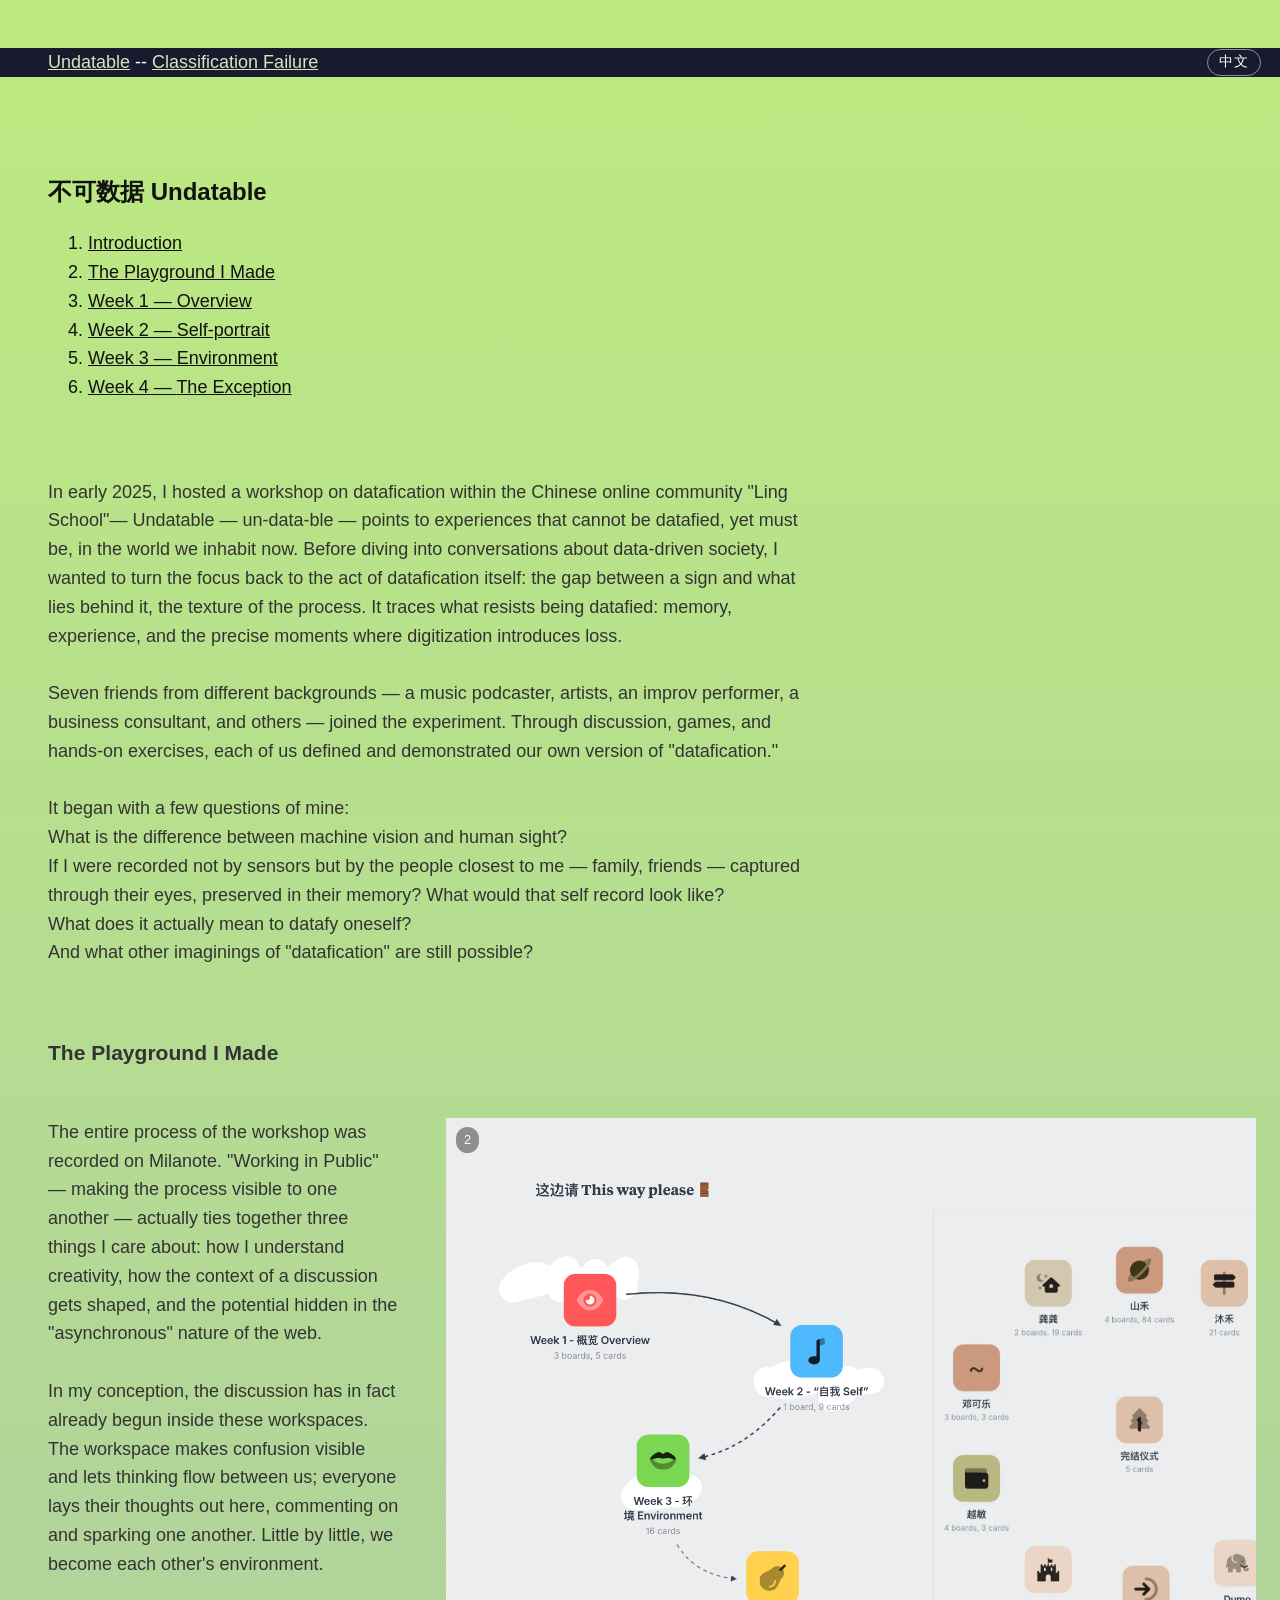
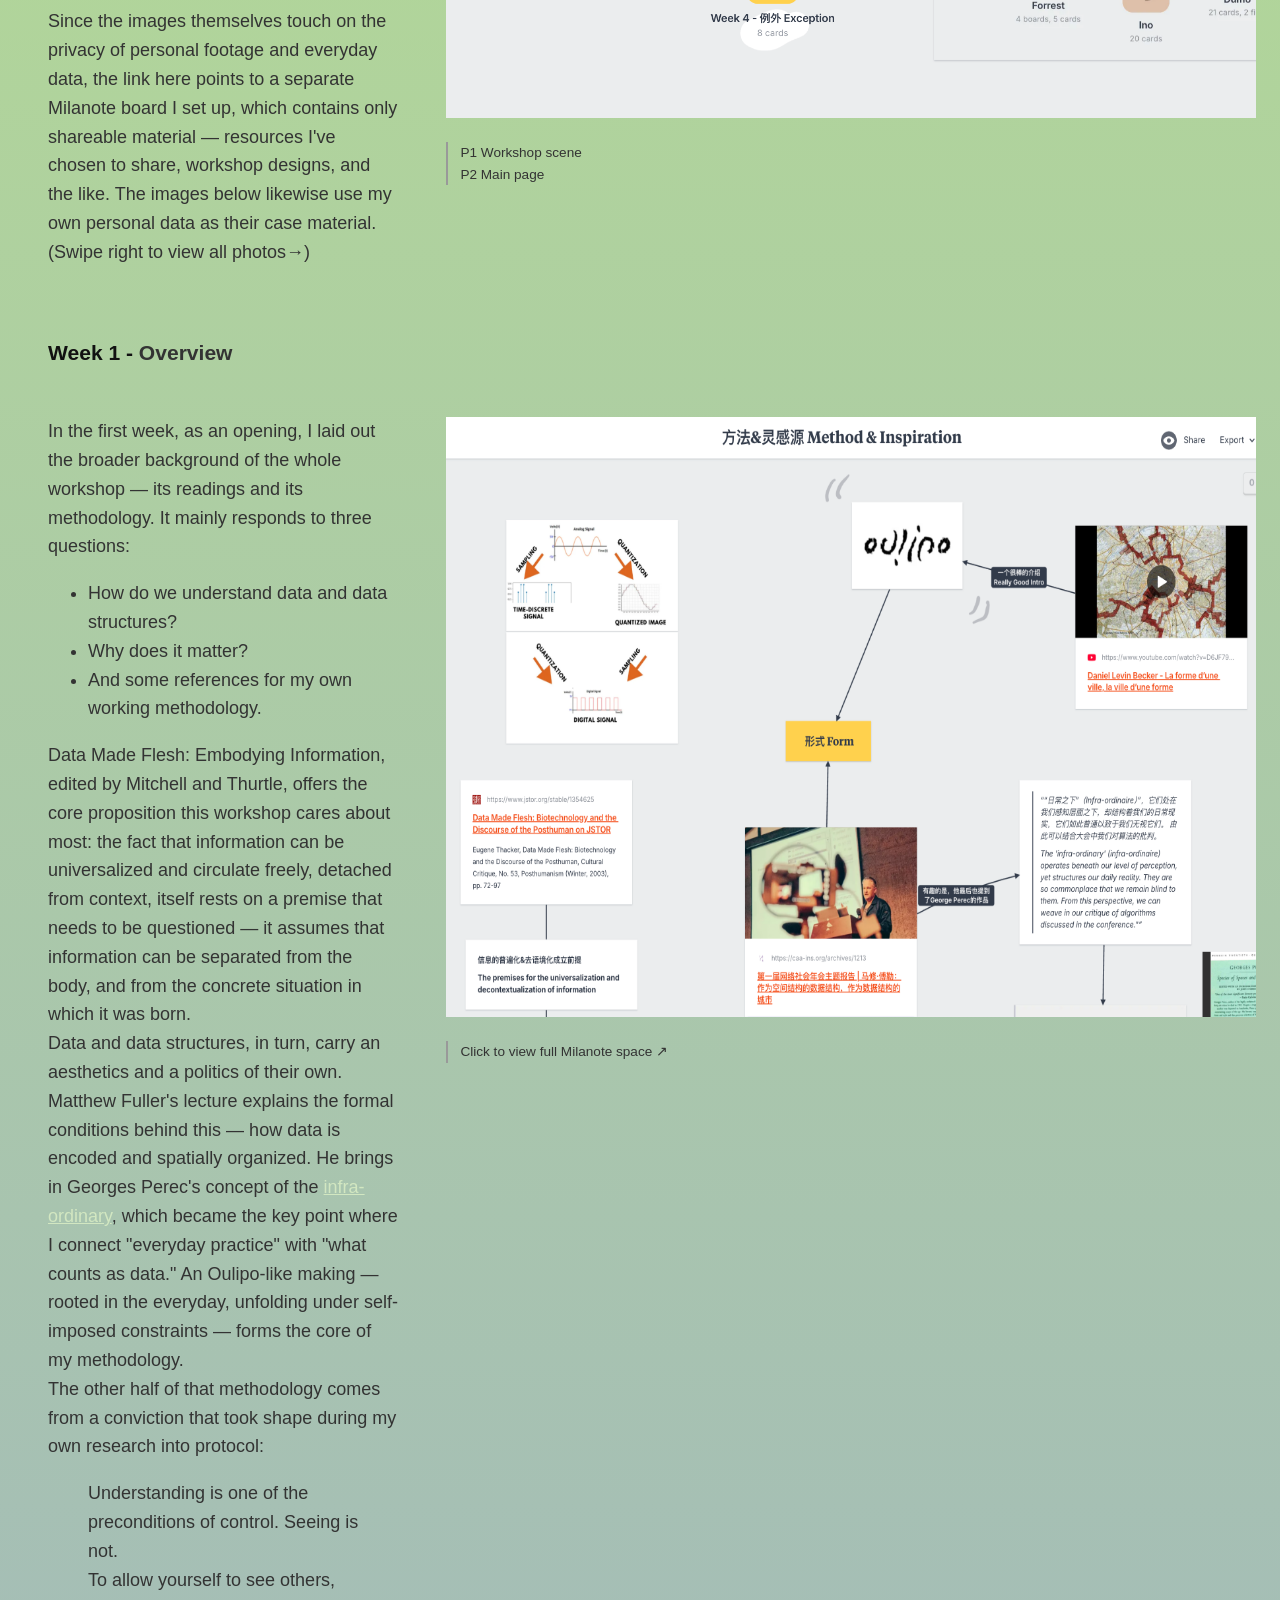
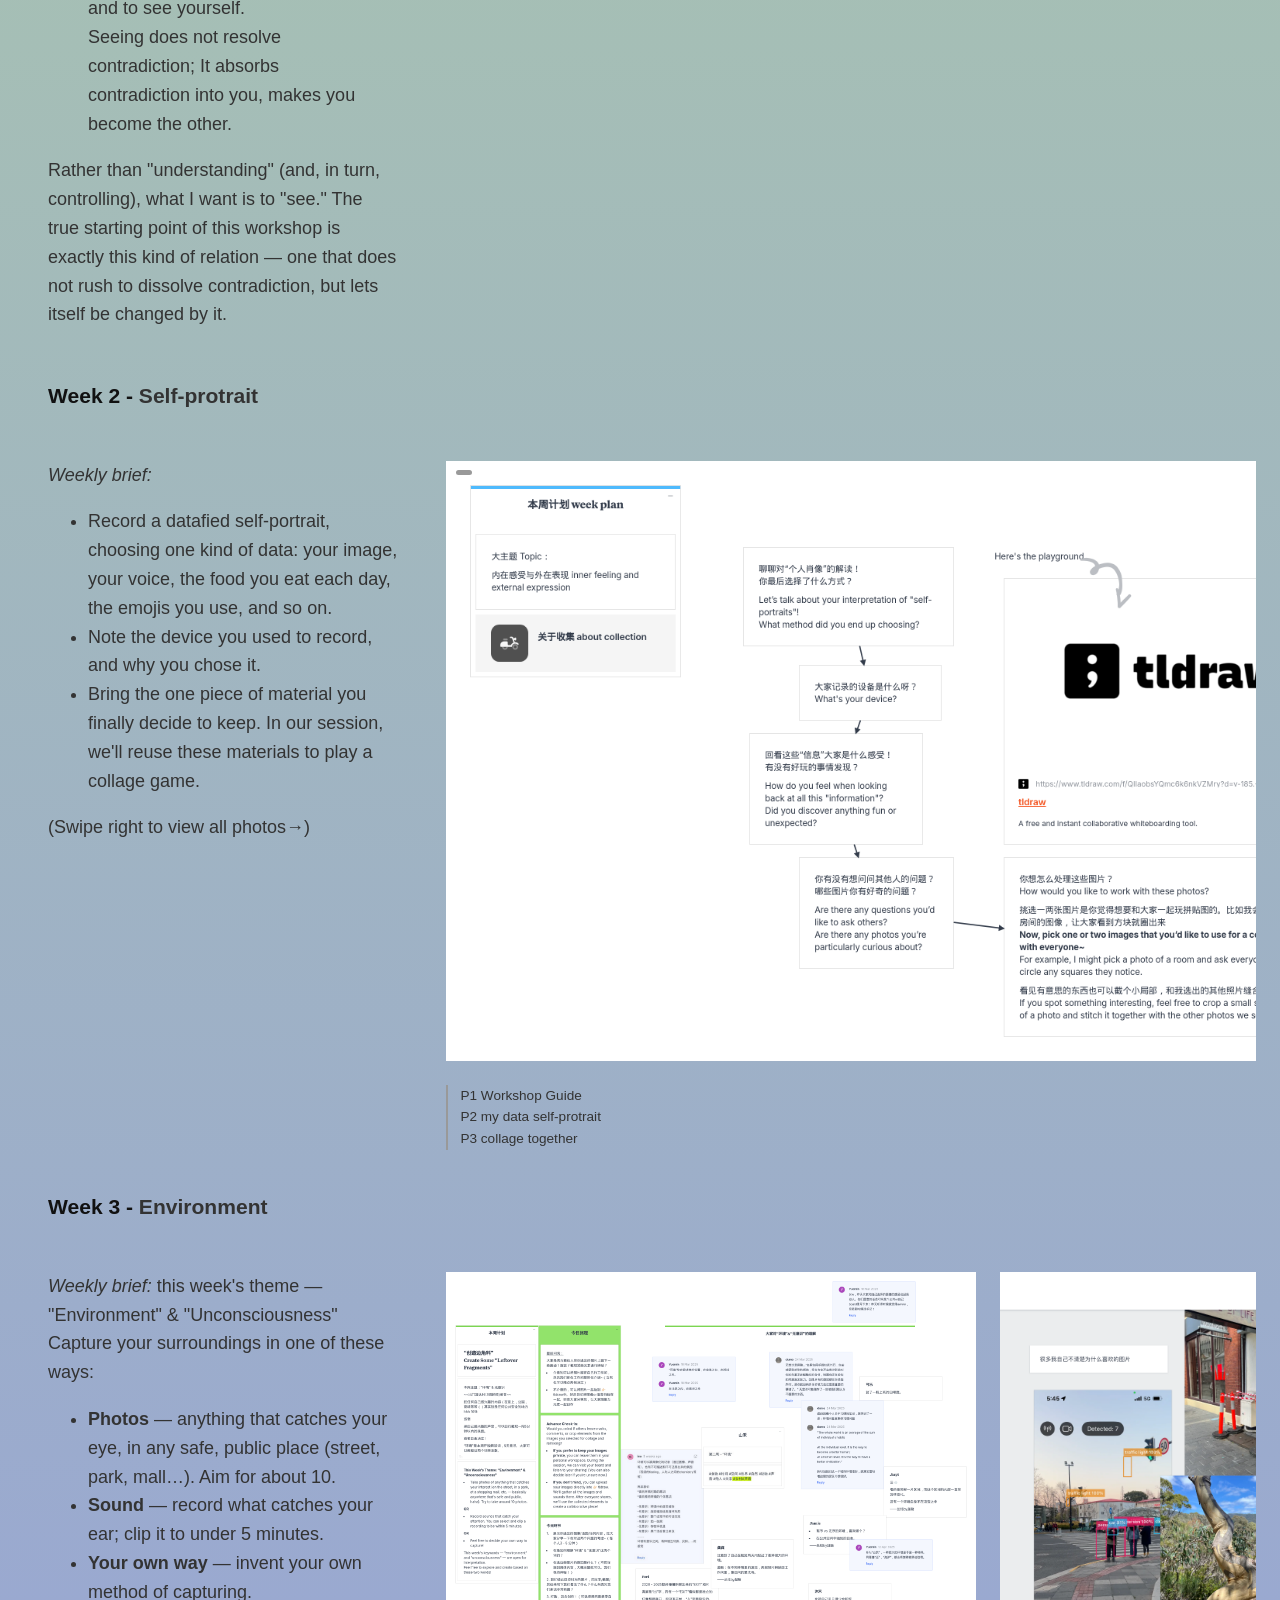
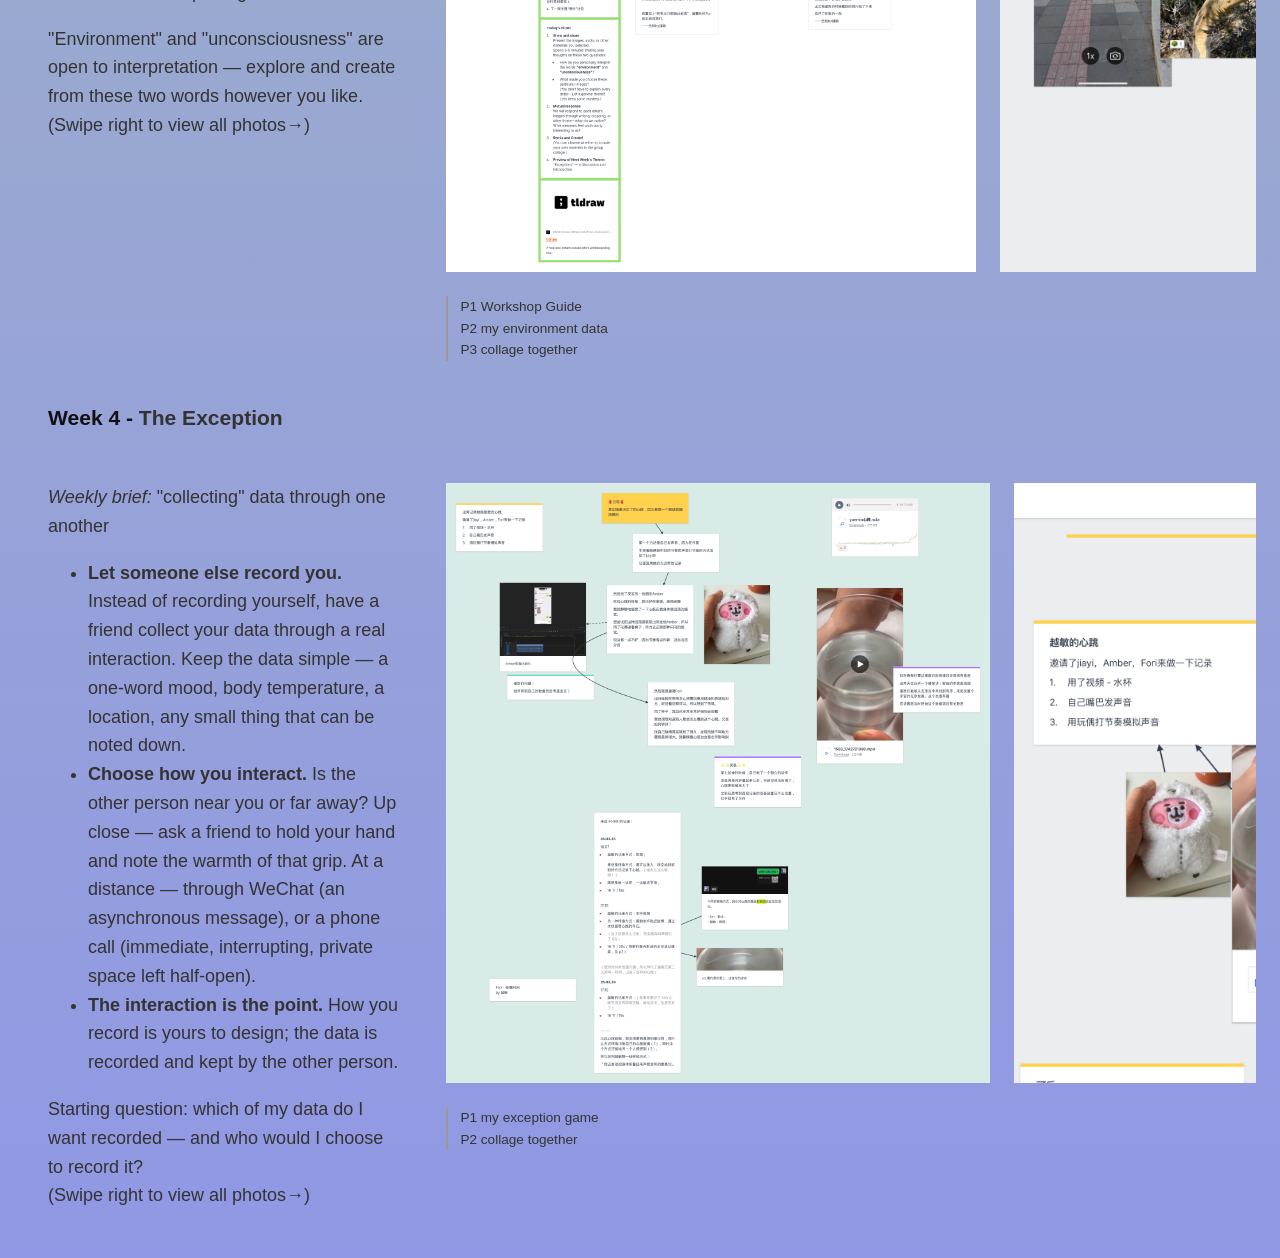
==== index.html @ 32568c38 "图片跳转" ====
<!DOCTYPE html>

<html lang="en">

<head>
    <meta charset="utf-8">
    <meta name="viewport" content="width=device-width, initial-scale=1">
    <link rel="stylesheet" href="style.css">
    <title>Undatable</title>
</head>

<body class="lang-en">
    <nav>
        <span class="nav-left">
            <a href="index.html"><span class="zh">不可数据</span><span class="en">Undatable</span></a> --
            <a href="classification.html"><span class="zh">分类失败</span><span class="en">Classification Failure</span></a>
        </span>
        <button id="langToggle" onclick="toggleLang()">中文</button>
    </nav>

    <h1>不可数据 Undatable</h1>
    <nav class="toc">
        <ol>
            <li><a href="#intro"><span class="zh">总介绍</span><span class="en">Introduction</span></a></li>
            <li><a href="#playground"><span class="zh">设置的游乐场</span><span class="en">The Playground I Made</span></a>
            </li>
            <li><a href="#week1">Week 1 — <span class="zh">概览</span><span class="en">Overview</span></a></li>
            <li><a href="#week2">Week 2 — <span class="zh">个人肖像</span><span class="en">Self-portrait</span></a></li>
            <li><a href="#week3">Week 3 — <span class="zh">环境</span><span class="en">Environment</span></a></li>
            <li><a href="#week4">Week 4 — <span class="zh">例外</span><span class="en">The Exception</span></a></li>
        </ol>
    </nav>
    <br><br>

    <intro id="intro" class="bilingual">
        <p class="zh">
            2025年初，我在中国的网络社群"灵感买家俱乐部"办了一场关于数据化的工作坊。Undatable——un-data-ble
            它指向无法被数据化的经验，但不得不被数据化的当下。想在大家讨论大数据生活之前，聚焦回数据化这一过程本身。它探索的是符号和符号背后内容之间的差距，具体而又细致的过程本身。它尝试探索那些不可被数据化的经验，记忆，在数字化的过程当中的失真的具体过程。
            <br><br>
            7 位来自不同背景的朋友——音乐播客主播、艺术家、即兴表演者、公司咨询师等——加入了这场实验。我们用研讨、游戏和动手实验，各自用不同的方法，定义并演示自己的"数据化"。
            <br><br>
            它起始于我的几个问题:<br>
            机器观看和人眼观看，究竟有什么不同？<br>
            如果记录我的不是机器传感器，而是亲密的家人和朋友——他们眼中的我、被他们记录下来的我，又会是怎样的?
            <br>数据化自己，到底意味着什么?<br>
            而对于"数据化"这件事本身，我们还能有怎样的想象?
        </p>
        <p class="en">
            In early 2025, I hosted a workshop on datafication within the Chinese online community "Ling School"—
            Undatable — un-data-ble — points to experiences that cannot be datafied, yet must be, in the world we
            inhabit now. Before diving into conversations about data-driven society, I wanted to turn the focus back to
            the act of datafication itself: the gap between a sign and what lies behind it, the texture of the process.
            It traces what resists being datafied: memory, experience, and the precise moments where digitization
            introduces loss.
            <br><br>
            Seven friends from different backgrounds — a music podcaster, artists, an improv performer, a business
            consultant, and others — joined the experiment. Through discussion, games, and hands-on exercises, each of
            us defined and demonstrated our own version of "datafication."
            <br><br>
            It began with a few questions of mine:<br>
            What is the difference between machine vision and human sight?<br>
            If I were recorded not by sensors but by the people closest to me — family, friends — captured through their
            eyes, preserved in their memory? What would that self record look like?<br>
            What does it actually mean to datafy oneself?<br>
            And what other imaginings of "datafication" are still possible?
        </p>
    </intro>

    <br>

    <div id="playground">
        <h3><span class="zh">设置的游乐场</span><span class="en">The Playground I Made</span></h3>
        <div class="textWeb">
            <div class="textWeb-text">
                <p class="zh">
                    工作坊的全过程都记录在 Milanote 上。"Working in
                    Public"——让过程彼此可见——实际上同时连着三件我在乎的事：我怎么理解创造力、讨论的语境是怎么被塑造出来的，以及网络"异步"这一特性的潜力。<br>
                    <br>
                    而在我的构想里，讨论其实从工作间就已经开始了。工作间让困惑变得可见，让思维在彼此之间流动；大家把思考摊在这里，相互评论、相互启发。我们能够一点点成为彼此的环境。<br><br>
                    考虑到图片本身涉及个人影像与日常数据的隐私，这里放置的链接指向我另外新建的一个 Milanote
                    版面，其中仅收录了可公开的内容（个人分享的资料、工作坊设计等）。下方的图片同样以我自己的个人数据作为案例。<br>
                    （右滑查看所有图片→)
                </p>
                <p class="en">
                    The entire process of the workshop was recorded on Milanote. "Working in Public" — making the
                    process visible to one another — actually ties together three things I care about: how I understand
                    creativity, how the context of a discussion gets shaped, and the potential hidden in the
                    "asynchronous" nature of the web.<br><br>

                    In my conception, the discussion has in fact already begun inside these workspaces. The workspace
                    makes confusion visible and lets thinking flow between us; everyone lays their thoughts out here,
                    commenting on and sparking one another. Little by little, we become each other's
                    environment.<br><br>
                    Since the images themselves touch on the privacy of personal footage and everyday data, the link
                    here points to a separate Milanote board I set up, which contains only shareable material —
                    resources I've chosen to share, workshop designs, and the like. The images below likewise use my own
                    personal data as their case material.<br>
                    (Swipe right to view all photos→)
                </p>
            </div>
            <div class="textWeb-right">
                <div class="textWeb-images" id="imageStrip">
                    <img src="images/mainPage-En.png" height="600" class="zoomable">
                    <img src="images/week-1--Overview2.png" height="600" class="zoomable">
                </div>
                <p class="caption">
                    <span class="zh">P1 工作坊现场 <br> P2 主页</span>
                    <span class="en">P1 Workshop scene <br> P2 Main page </span>
                </p>
                <div class="img-counter" id="imgCounter"></div>
            </div>
        </div>
    </div>

    <br>

    <div id="week1">
        <h3>Week 1 - <span class="zh">概览</span><span class="en">Overview</span></h3>
        <div class="textWeb">
            <div class="textWeb-text">
                <div class="zh">
                    第一周，我作为开场，给出的是整个工作坊的大背景思考——资料与方法论。它主要回应三个问题：
                    <ul>
                        <li>我们如何理解数据和数据结构？</li>
                        <li>它为什么重要？</li>
                        <li>以及，我个人工作方法论的一些参考。</li>
                    </ul>
                    Mitchell 与 Thurtle 主编的 Data Made Flesh: Embodying Information
                    提供了这个工作坊最关心的核心命题：信息之所以能被普遍化、能脱离语境自由流通，本身就有一个需要被追问的前提——它预设了信息可以和身体、和它所诞生的具体情境相分离。
                    <br>
                    而数据与数据结构拥有其自身的美学和政治性，Matthew Fuller 的讲座解释了这背后的形式条件——数据如何被编码、被空间化地组织。他引入 Georges Perec 的
                    <a
                        href="https://fr.wikipedia.org/wiki/L%27Infra-ordinaire">infra-ordinaire（次寻常）</a>概念，这成为我把"日常实践"和"何为数据"接起来的关键节点。Oulipo
                    式扎根于日常、在规则约束下展开的创作，成为我方法论的核心基础。
                    <br>
                    而方法论的另一半，来自我对 protocol(协议/规程)的个人研究中，逐渐形成的一个信念：
                    <blockquote>
                        理解是控制的前提条件之一。但看见不是。<br>
                        允许自己看见他人，看见自己。<br>
                        看见并不解决矛盾，而是吞并矛盾，让你成为他者。
                    </blockquote>
                    比起"理解"（并进而控制），我更想要"看见"。这场工作坊真正的出发点，就是这种不急于消解矛盾、反而让自己被矛盾改变的关系。
                </div>
                <div class="en">
                    In the first week, as an opening, I laid out the broader background of the whole workshop — its
                    readings and its methodology. It mainly responds to three questions:
                    <ul>
                        <li>How do we understand data and data structures?</li>
                        <li>Why does it matter?</li>
                        <li>And some references for my own working methodology.</li>
                    </ul>
                    Data Made Flesh: Embodying Information, edited by Mitchell and Thurtle,
                    offers the core proposition this workshop cares about most: the fact that information can be
                    universalized and circulate freely, detached from context, itself rests on a premise that needs to
                    be
                    questioned — it assumes that information can be separated from the body, and from the concrete
                    situation
                    in which it was born.
                    <br>
                    Data and data structures, in turn, carry an aesthetics and a politics of their own. Matthew Fuller's
                    lecture explains the formal conditions behind this — how data is encoded and spatially organized. He
                    brings in Georges Perec's concept of the

                    <a href="https://en.wiktionary.org/wiki/infraordinary">infra-ordinary</a>, which became the key
                    point
                    where
                    I connect "everyday practice" with "what counts as data." An Oulipo-like making — rooted in the
                    everyday, unfolding under self-imposed constraints — forms the core of my methodology.
                    <br>
                    The other half of that methodology comes from a conviction that took shape during my own research
                    into
                    protocol:
                    <blockquote>
                        Understanding is one of the preconditions of control. Seeing is not.<br>
                        To allow yourself to see others, and to see yourself.<br>
                        Seeing does not resolve contradiction; It absorbs contradiction into you, makes you become
                        the other.
                    </blockquote>
                    Rather than "understanding" (and, in turn, controlling), what I want is to "see." The true starting
                    point of this workshop is exactly this kind of relation — one that does not rush to dissolve
                    contradiction, but lets itself be changed by it.
                </div>
            </div>
            <div class="textWeb-right">
                <img src="images/undata-inspiration.png" height="600" class="milanote-thumb"
                    onclick="location.href='https://app.milanote.com/1TO0tI1qCdKilE?p=DEFweoR24uj'">
                <p class="caption">
                    <span class="zh">点击图片查看完整 Milanote 空间 ↗</span>
                    <span class="en">Click to view full Milanote space ↗</span>
                </p>
            </div>
        </div>
    </div>

    <br>

    <div id="week2">
        <h3>Week 2 - <span class="zh">个人肖像</span><span class="en">Self-protrait</span></h3>
        <div class="textWeb">
            <div class="textWeb-text">
                <div class="zh">
                    第一周记录：
                    <ul>
                        <li>记录一个数字化的个人肖像，选择一种数据：你的影像，声音，还是每天吃的食物，使用的表情包，等等。</li>
                        <li>写下你用的记录设备，以及为什么选它。</li>
                        <li>带上你最终决定保留的那一份材料。讨论会上，我们将复用这些材料玩一场拼贴游戏。</li>
                    </ul>
                    （右滑查看所有图片→)
                </div>
                <div class="en">
                    <em>Weekly brief:</em>
                    <ul>
                        <li>Record a datafied self-portrait, choosing one kind of data: your image, your voice, the
                            food you eat each day, the emojis you use, and so on.</li>
                        <li>Note the device you used to record, and why you chose it.</li>
                        <li>Bring the one piece of material you finally decide to keep. In our session, we'll reuse
                            these materials to play a collage game.</li>
                    </ul>
                    (Swipe right to view all photos→)
                </div>
            </div>
            <div class="textWeb-right">
                <div class="textWeb-images" id="imageStrip2">
                    <img src="images/week-2--self.png" height="600" class="zoomable">
                    <img src="images/week-1--me.png" height="600" class="zoomable">
                    <img src="images/week-2--collage.png" height="600" class="zoomable">
                </div>
                <p class="caption">
                    <span class="zh">P1 工作坊引导语 <br> P2 我的个人数据 <br> P3 共创现场</span>
                    <span class="en">P1 Workshop Guide <br> P2 my data self-protrait <br> P3 collage together</span>
                </p>
                <div class="img-counter" id="imgCounter"></div>
            </div>
        </div>
    </div>

    <div id="week3">
        <h3>Week 3 - <span class="zh">环境</span><span class="en">Environment</span></h3>
        <div class="textWeb">
            <div class="textWeb-text">
                <div class="zh">
                    第三周记录：本周主题"环境"与"无意识"<br>
                    用以下任意一种方式，捕捉你周围的环境:
                    <ul>
                        <li><strong>照片</strong>——任何吸引你的东西，在任何安全的公共空间（街道、公园、商场……）。大约拍 10 张。</li>
                        <li><strong>声音</strong>——录下抓住你注意力的声响，剪辑到 5 分钟以内。</li>
                        <li><strong>你自己的方式</strong>——发明一种属于你自己的捕捉方法。</li>
                    </ul>
                    "环境"和"无意识"这两个关键词怎么理解都可以——就从这两个词出发，自由探索和创作。<br>
                    （右滑查看所有图片→)
                </div>
                <div class="en">
                    <em>Weekly brief:</em> this week's theme — "Environment" & "Unconsciousness"<br>
                    Capture your surroundings in one of these ways:
                    <ul>
                        <li><strong>Photos</strong> — anything that catches your eye, in any safe, public place (street,
                            park, mall…). Aim for about 10.</li>
                        <li><strong>Sound</strong> — record what catches your ear; clip it to under 5 minutes.</li>
                        <li><strong>Your own way</strong> — invent your own method of capturing.</li>
                    </ul>
                    "Environment" and "unconsciousness" are open to interpretation — explore and create from these two
                    words however you like.<br>
                    (Swipe right to view all photos→)
                </div>
            </div>
            <div class="textWeb-right">
                <div class="textWeb-images" id="imageStrip3">
                    <img src="images/week-3--environment.png" height="600" class="zoomable">
                    <img src="images/week-3--my.png" height="600" class="zoomable">
                    <img src="images/week-3--collage.png" height="600" class="zoomable">
                </div>
                <p class="caption">
                    <span class="zh">P1 工作坊引导语 <br> P2 我的环境数据<br> P3 共创拼贴</span>
                    <span class="en">P1 Workshop Guide <br> P2 my environment data <br> P3 collage together</span>
                </p>
            </div>
        </div>
    </div>

    <div id="week4">
        <h3>Week 4 - <span class="zh">例外</span><span class="en">The Exception</span></h3>
        <div class="textWeb">
            <div class="textWeb-text">
                <div class="zh">
                    第四周记录：借由彼此来"采集"数据
                    <ul>
                        <li><strong>交给别人记录你。</strong>不再自己记录，而是通过一次真人互动，让朋友来采集你的数据。数据尽量简单——一个词的心情、体温、位置，任何可以被记下来的小东西。
                        </li>
                        <li><strong>选择你的互动方式。</strong>对方在你身边，还是在远方？在身边，比如请朋友握一下你的手，记下手相握时的温度；在远方，比如用微信（异步留言），或电话（即时、会打断、私人空间半敞开的状态）。
                        </li>
                        <li><strong>互动本身就是重点。</strong>具体怎么记，由你们自己设计；数据，由对方来记录和保存。</li>
                    </ul>
                    起始问题：我的什么数据想被记录下来？我会选谁来记录？
                    <br>（右滑查看所有图片→)
                </div>
                <div class="en">
                    <em>Weekly brief:</em> "collecting" data through one another
                    <ul>
                        <li><strong>Let someone else record you.</strong> Instead of recording yourself, have a friend
                            collect your data through a real interaction. Keep the data simple — a one-word mood, body
                            temperature, a location, any small thing that can be noted down.</li>
                        <li><strong>Choose how you interact.</strong> Is the other person near you or far away? Up close
                            — ask a friend to hold your hand and note the warmth of that grip. At a distance — through
                            WeChat (an asynchronous message), or a phone call (immediate, interrupting, private space
                            left half-open).</li>
                        <li><strong>The interaction is the point.</strong> How you record is yours to design; the data
                            is recorded and kept by the other person.</li>
                    </ul>
                    Starting question: which of my data do I want recorded — and who would I choose to record it?
                    <br>(Swipe right to view all photos→)
                </div>
            </div>
            <div class="textWeb-right">
                <div class="textWeb-images" id="imageStrip4">
                    <img src="images/week-4--exception.png" height="600" class="zoomable">
                    <img src="images/week-4--collage.png" height=" 600" class="zoomable">
                </div>
                <p class="caption">
                    <span class="zh">P1 我的“例外”游戏 <br> P2 共创拼贴</span>
                    <span class="en">P1 my exception game <br> P2 collage together</span>
                </p>
            </div>
        </div>
    </div>

    <div id="lightbox" onclick="closeLightbox()">
        <span id="lightbox-close">✕</span>
        <img id="lightbox-img" src="">
    </div>

    <script src="script.js"></script>
    <script>
        function toggleLang() {
            const body = document.body;
            const btn = document.getElementById('langToggle');
            if (body.classList.contains('lang-en')) {
                body.classList.replace('lang-en', 'lang-zh');
                btn.textContent = 'EN';
            } else {
                body.classList.replace('lang-zh', 'lang-en');
                btn.textContent = '中文';
            }
        }
    </script>
</body>

</html>
---- style.css ----
body {
    line-height: 1.6;
    max-width: 80rem;
    margin: 0;
    padding: 3rem 1.5rem;
    text-align: left;
    padding-left: 3rem;
    font-family: -apple-system, BlinkMacSystemFont, "Segoe UI", Helvetica, Arial, sans-serif;
    font-size: 1.125rem;
    color: #111;
    background: linear-gradient(#e66465, #9198e5);
    background: linear-gradient(#bcea80, #9198e5);
    /* background: #c1ed87; */
}

.bilingual {
    display: grid;
    grid-template-columns: 2fr 1fr;
    gap: 3rem;
}

.textWeb {
    display: flex;
    align-items: flex-start;
    gap: 3rem;
    margin-top: 3rem;
}

.textWeb-text {
    flex: 0 0 calc(33vw - 4.5rem);
    min-width: 0;
}

.textWeb-text>p:first-child,
.textWeb-images>img:first-child {
    margin-top: 0;
}

.textWeb-right {
    display: flex;
    flex-direction: column;
    flex: 1 1 0;
    min-width: 0;
    position: relative;
}

.textWeb-images {
    display: flex;
    /* flex: 0 0 calc(33vw - 4.5rem); */
    flex-direction: row;
    gap: 1.5rem;
    align-items: flex-start;
    /* flex: 1 1 0; */
    overflow-x: auto;
}

.textWeb-images img {
    display: block;
    flex-shrink: 0;
}

.en {
    color: #333;
}

/* 链接内的 .en/.zh 不要覆盖链接颜色 */
a .en,
a .zh {
    color: inherit;
}

p {
    margin: 0 0 1.2rem;
}

a {
    color: #d2e7c1;
}

a:active {
    color: #d2e7c1;
}

nav {
    margin-bottom: 6rem;
    background-color: #1a1a2e;
    color: #ffffff;
    padding-left: 3rem;
    padding-right: 1.2rem;
    display: flex;
    align-items: center;
    justify-content: space-between;
    box-sizing: border-box;
    /* 突破 body 的 padding，延伸到视口两端 */
    width: 100vw;
    margin-left: -3rem;
    margin-right: -1.5rem;
}

nav.toc {
    background-color: transparent;
    color: #111;
    padding: 10;
    margin-bottom: 1rem;
    display: block;
}

nav.toc a {
    color: #111;
}

.nav-left {
    display: inline;
}

#langToggle {
    background: transparent;
    border: 1px solid rgba(255, 255, 255, 0.5);
    color: #fff;
    font-size: 0.85rem;
    padding: 0.2rem 0.7rem;
    border-radius: 999px;
    cursor: pointer;
    letter-spacing: 0.05em;
    transition: background 0.15s;
    flex-shrink: 0;
}

#langToggle:hover {
    background: rgba(255, 255, 255, 0.15);
}


.lang-en .zh {
    display: none;
}

.lang-zh .en {
    display: none;
}


h1 {
    font-size: 1.5rem;
    margin: 0 0 0rem;
}


.zoomable {
    cursor: zoom-in;
    transition: opacity 1;
}

.zoomable:hover {
    opacity: 1;
}

.img-counter {
    position: absolute;
    top: 0.6rem;
    left: 0.6rem;
    font-size: 0.8rem;
    color: #fff;
    background: rgba(0, 0, 0, 0.4);
    padding: 0.15rem 0.5rem;
    border-radius: 999px;
    pointer-events: none;
    z-index: 10;
}


#lightbox {
    display: none;
    position: fixed;
    inset: 0;
    background: rgba(0, 0, 0, 0.85);

    z-index: 9999;
    align-items: center;
    justify-content: center;
    cursor: zoom-out;
}

#lightbox.active {
    display: flex;
}

#lightbox-img {
    max-width: 90vw;
    max-height: 90vh;
    object-fit: contain;
    box-shadow: 0 0 40px rgba(0, 0, 0, 0.5);
}

#lightbox-close {
    position: fixed;
    top: 1.5rem;
    right: 2rem;
    color: white;
    font-size: 1.5rem;
    cursor: pointer;
    line-height: 1;
}

.milanote-thumb {
    cursor: alias;
    transition: opacity 0.15s;
}
.milanote-thumb:hover {
    opacity: 0.85;
}

.caption {
    font-size: 0.85rem;
    color: #555;
    border-left: 2px solid #999;
    padding-left: 0.75rem;
    margin-top: 1.5rem;
}
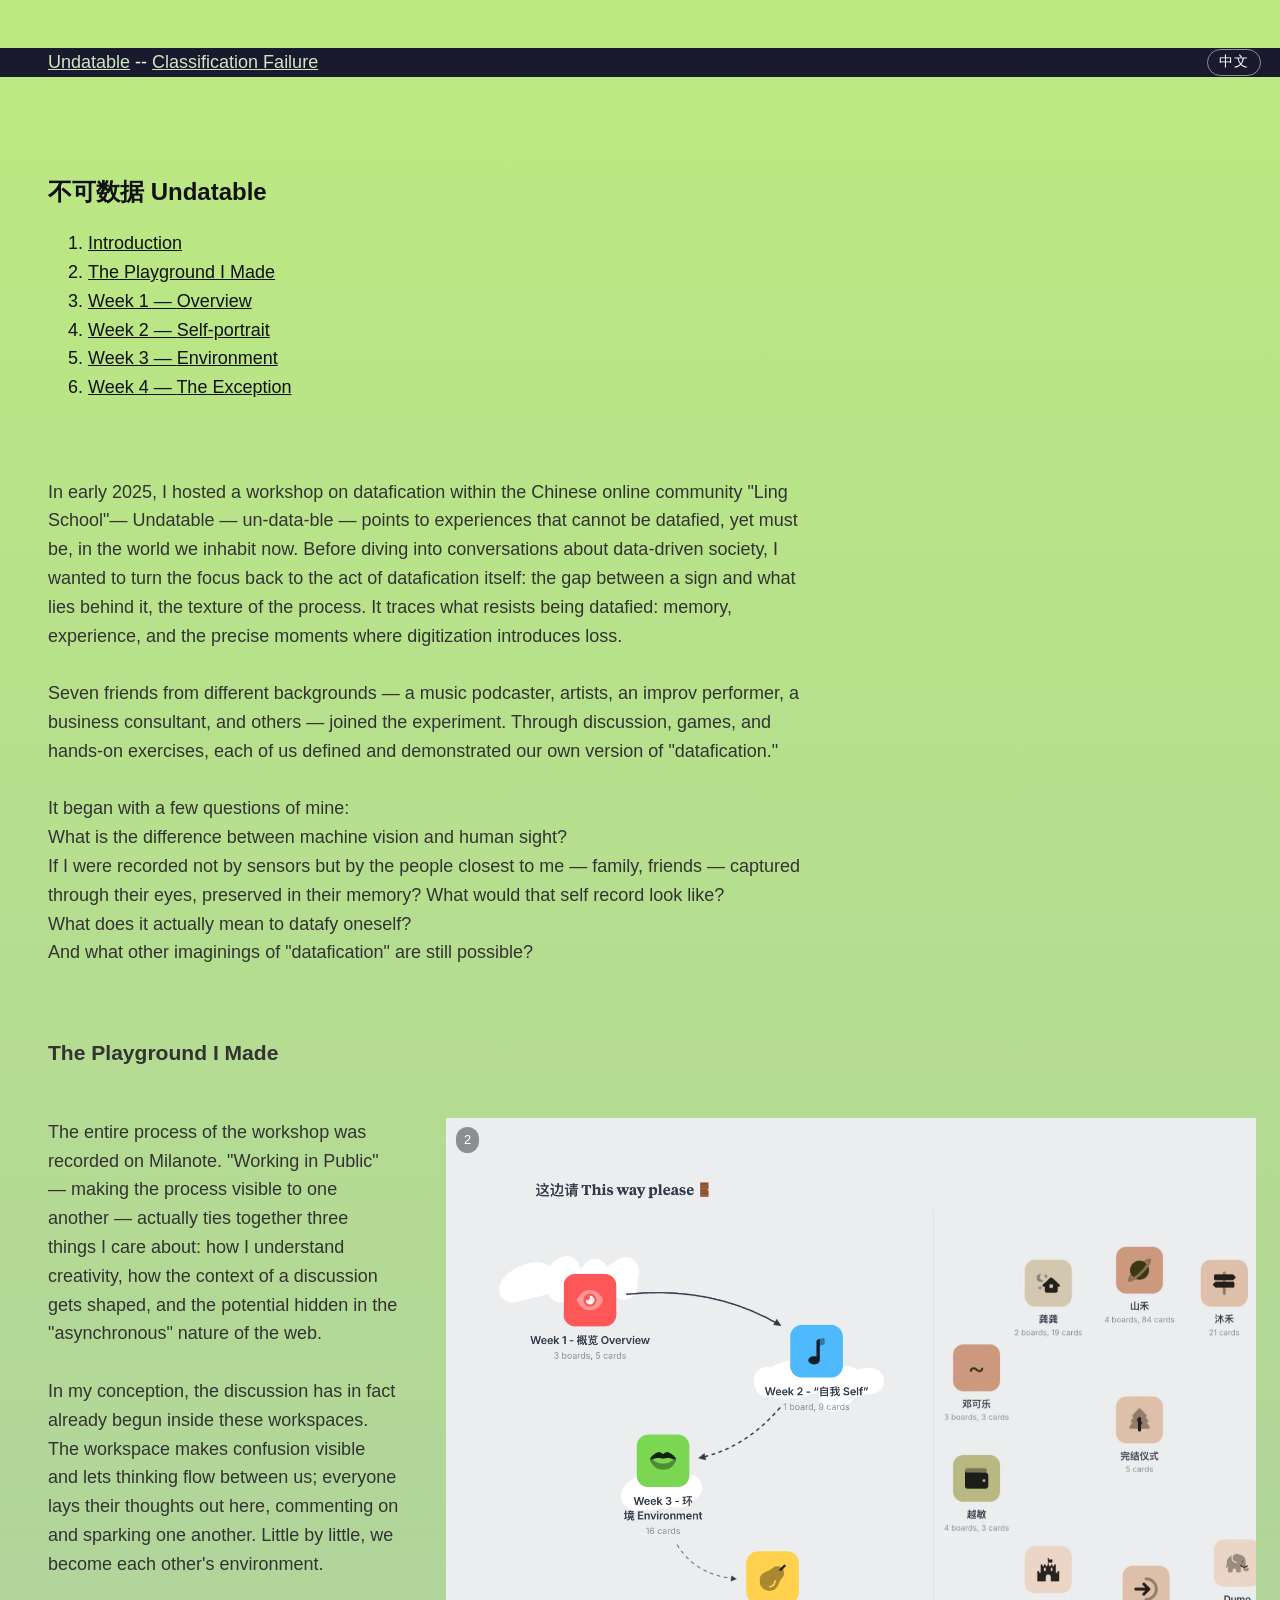
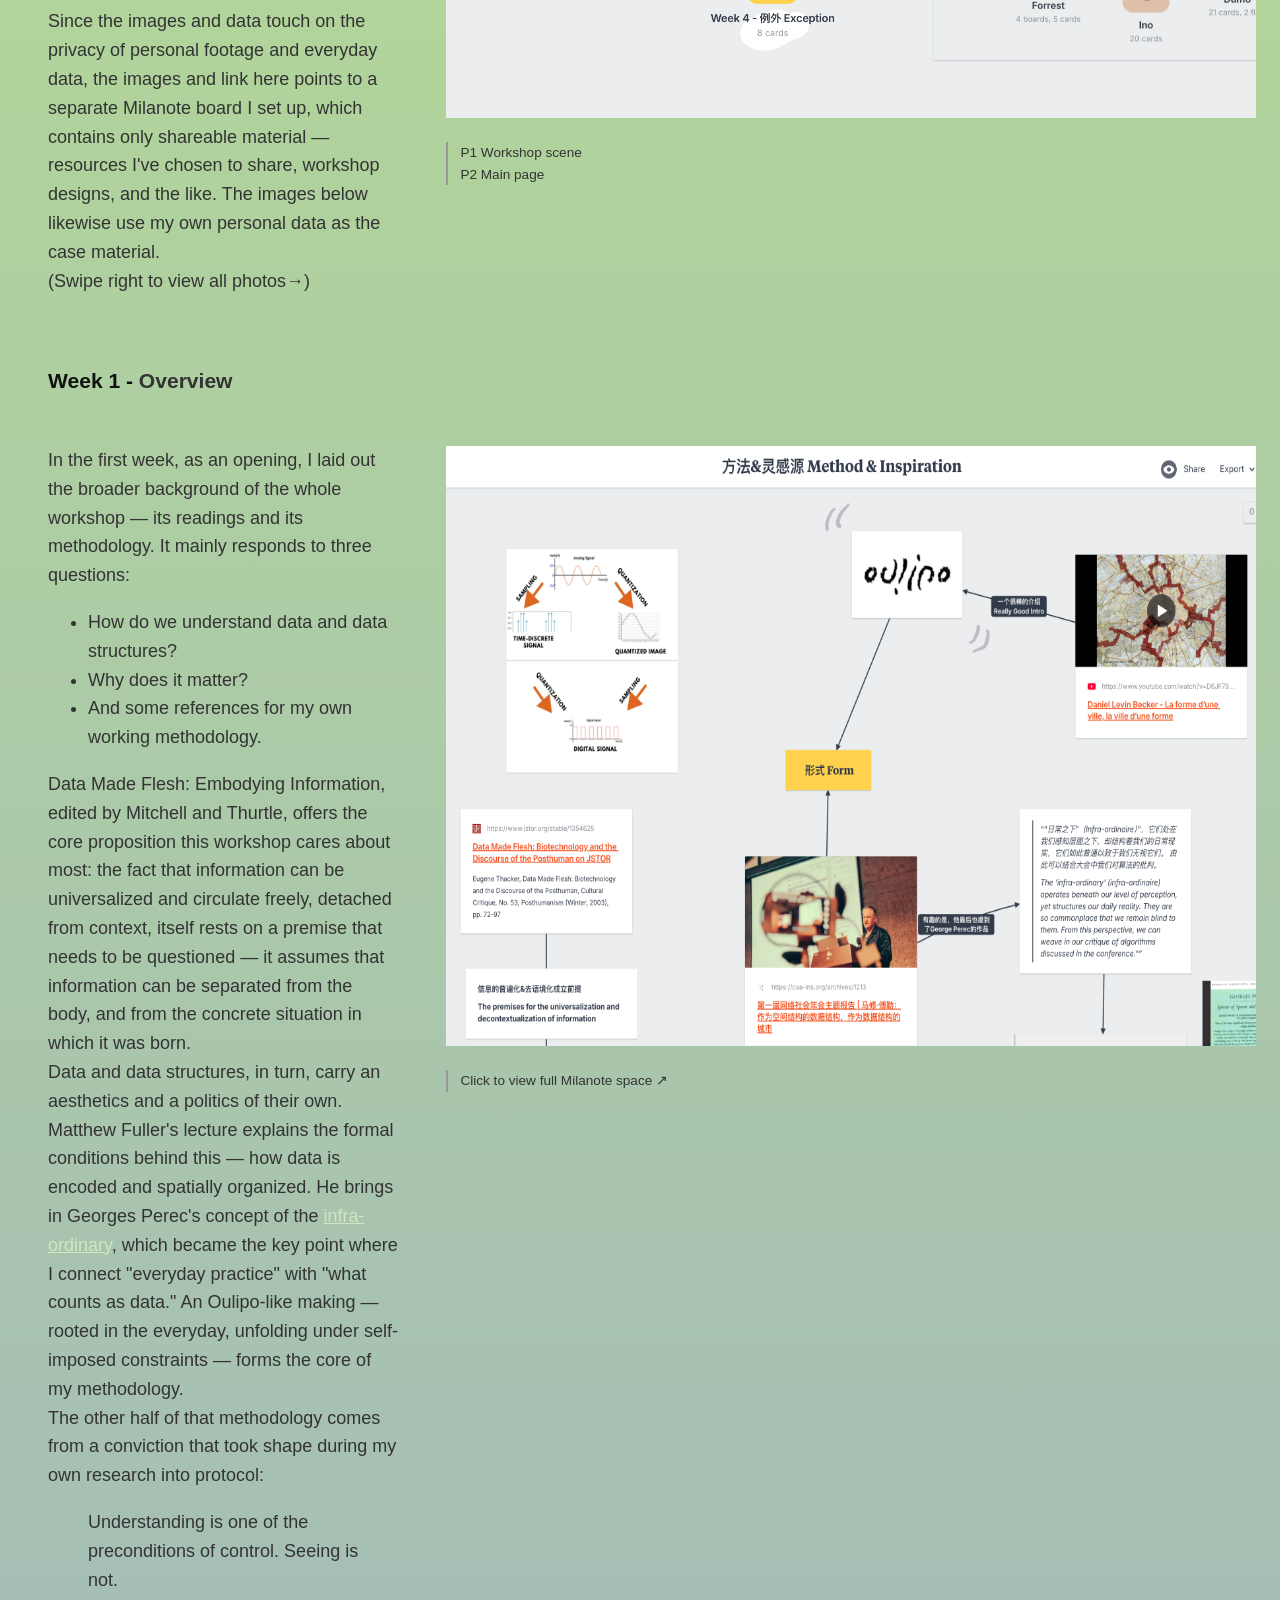
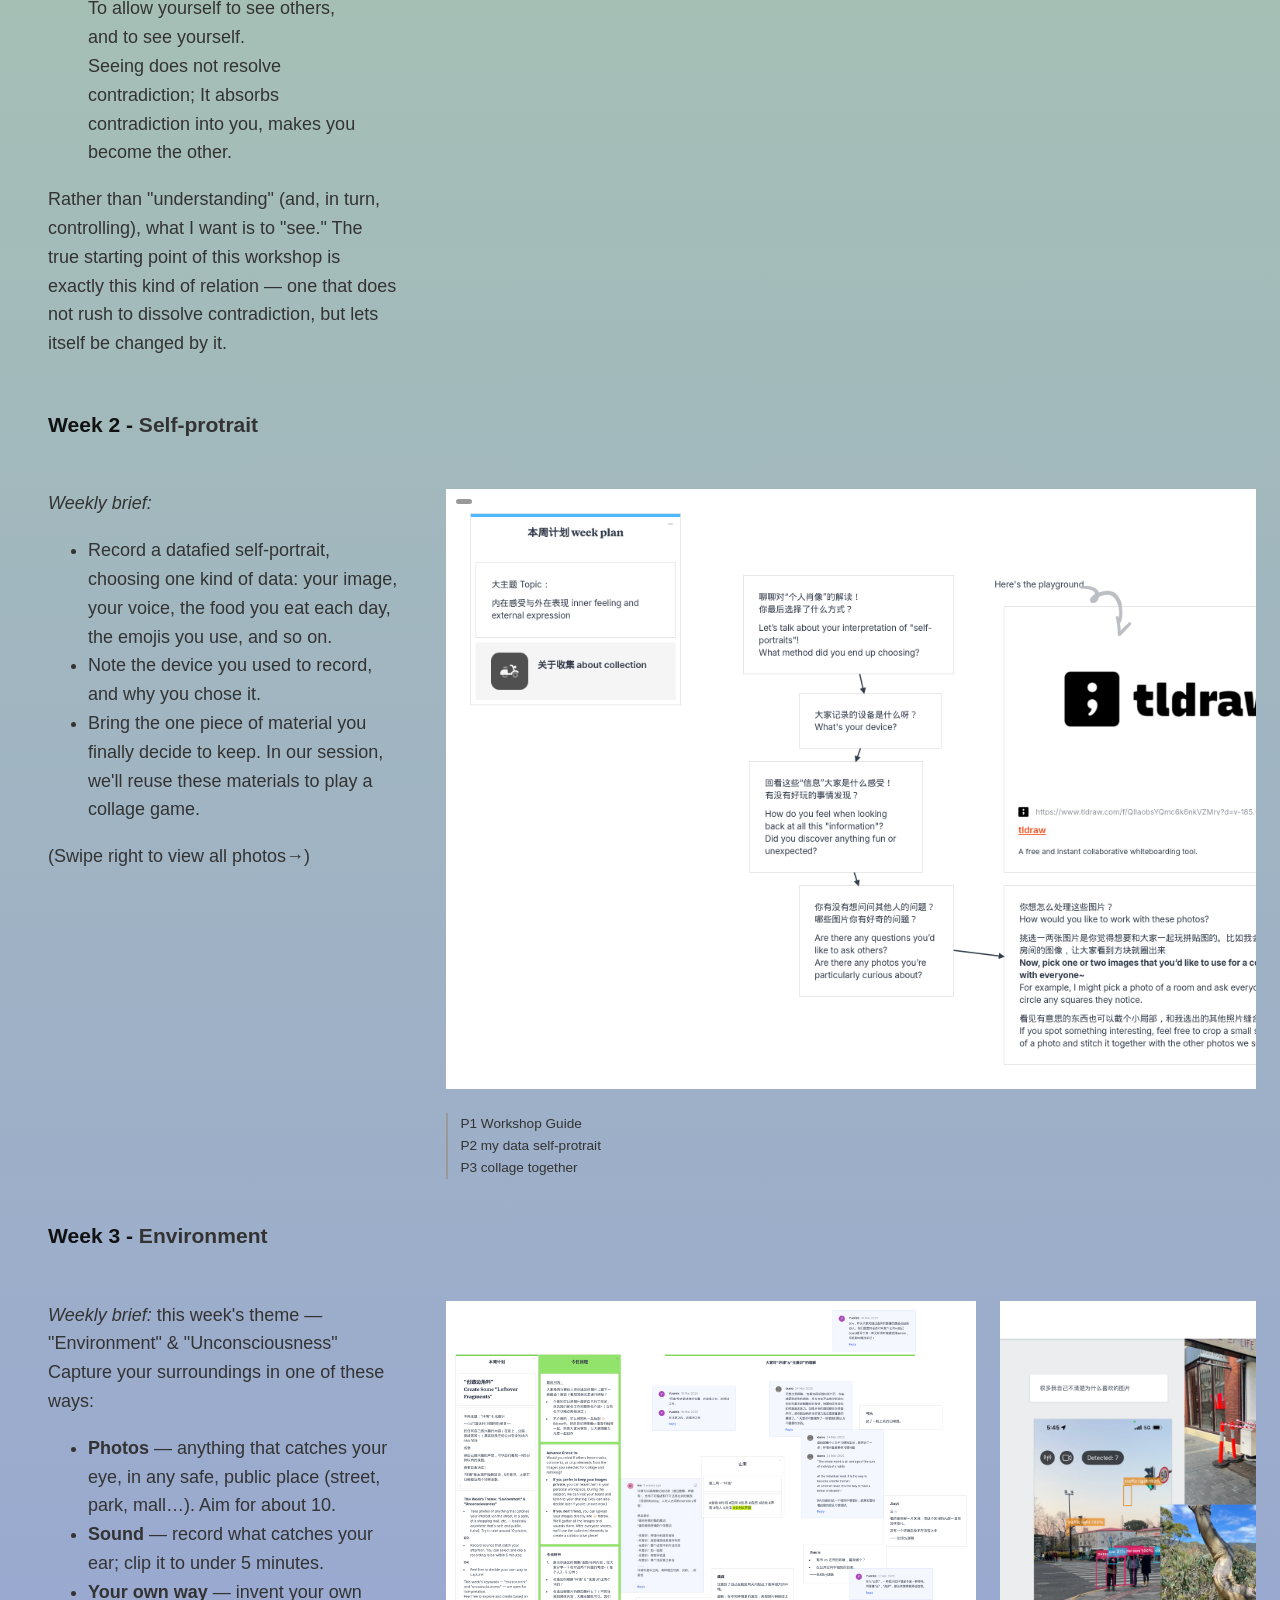
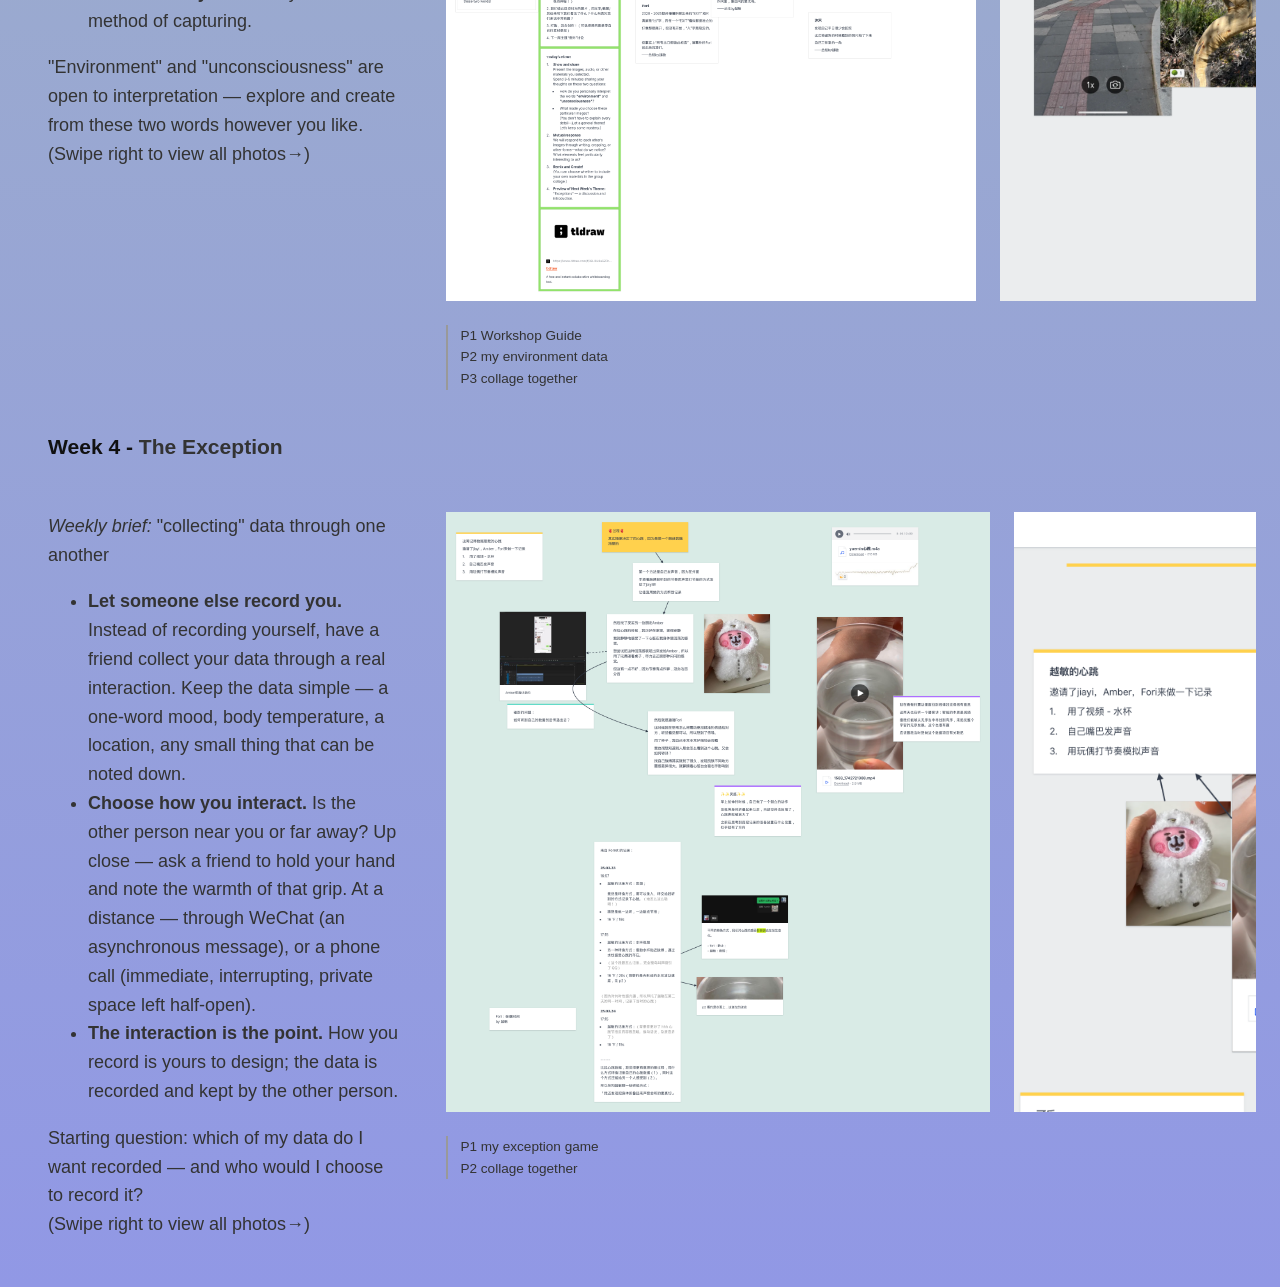
==== commit 1ca6daed: "文稿" ====
--- a/index.html
+++ b/index.html
@@ -91,10 +91,11 @@
                     makes confusion visible and lets thinking flow between us; everyone lays their thoughts out here,
                     commenting on and sparking one another. Little by little, we become each other's
                     environment.<br><br>
-                    Since the images themselves touch on the privacy of personal footage and everyday data, the link
+                    Since the images and data touch on the privacy of personal footage and everyday data, the images and
+                    link
                     here points to a separate Milanote board I set up, which contains only shareable material —
                     resources I've chosen to share, workshop designs, and the like. The images below likewise use my own
-                    personal data as their case material.<br>
+                    personal data as the case material.<br>
                     (Swipe right to view all photos→)
                 </p>
             </div>
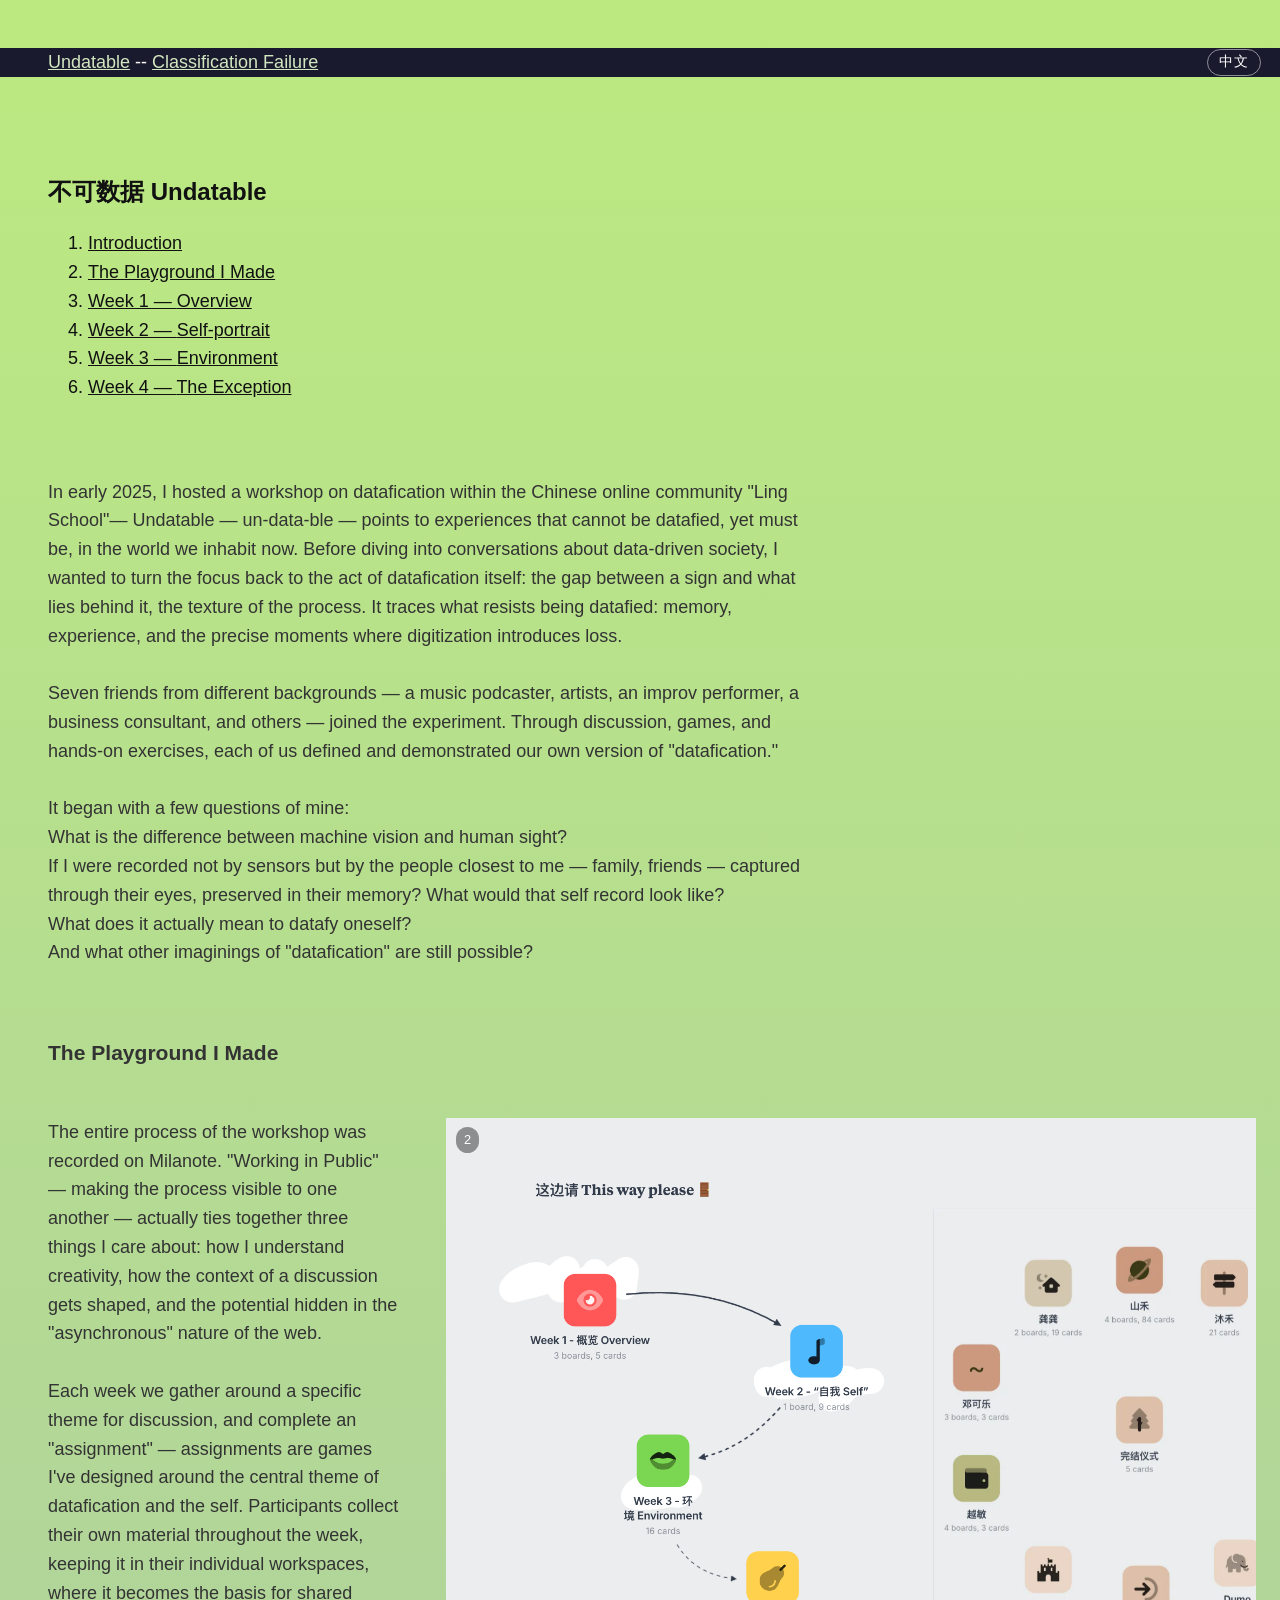
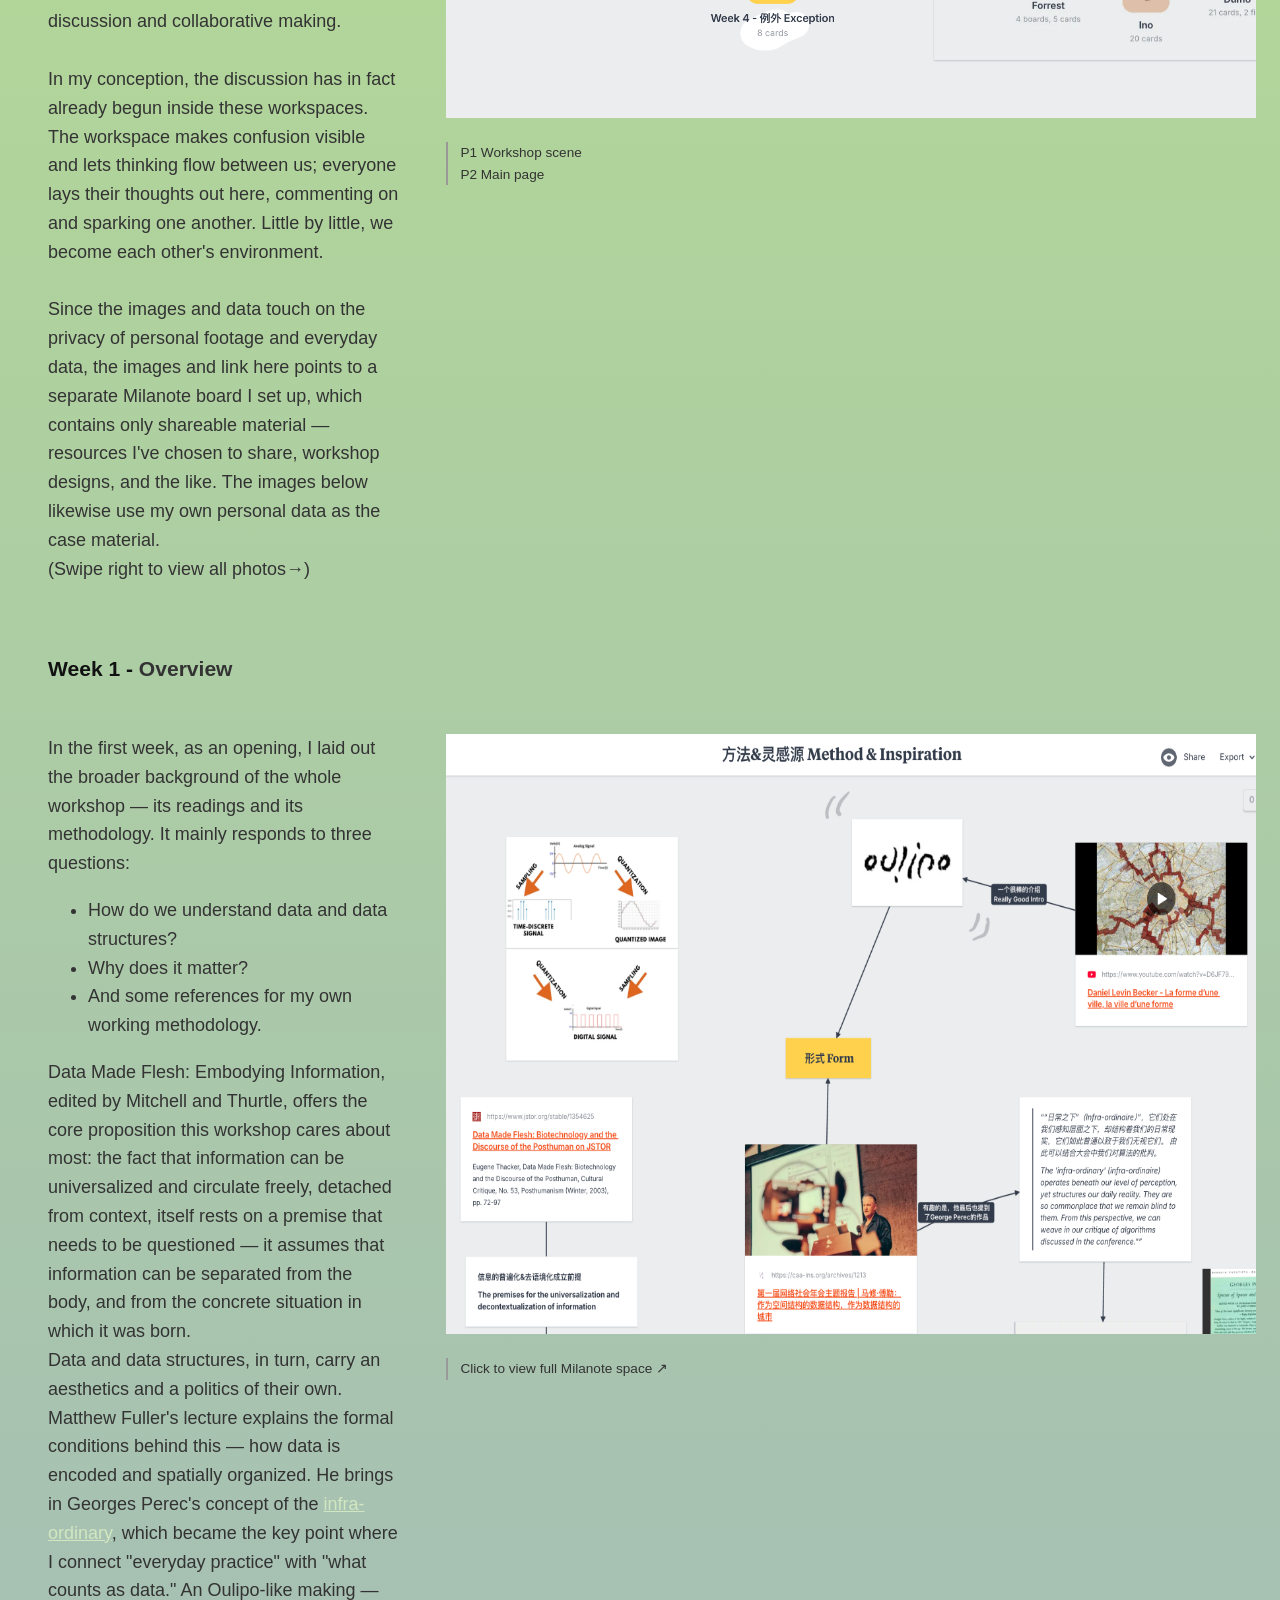
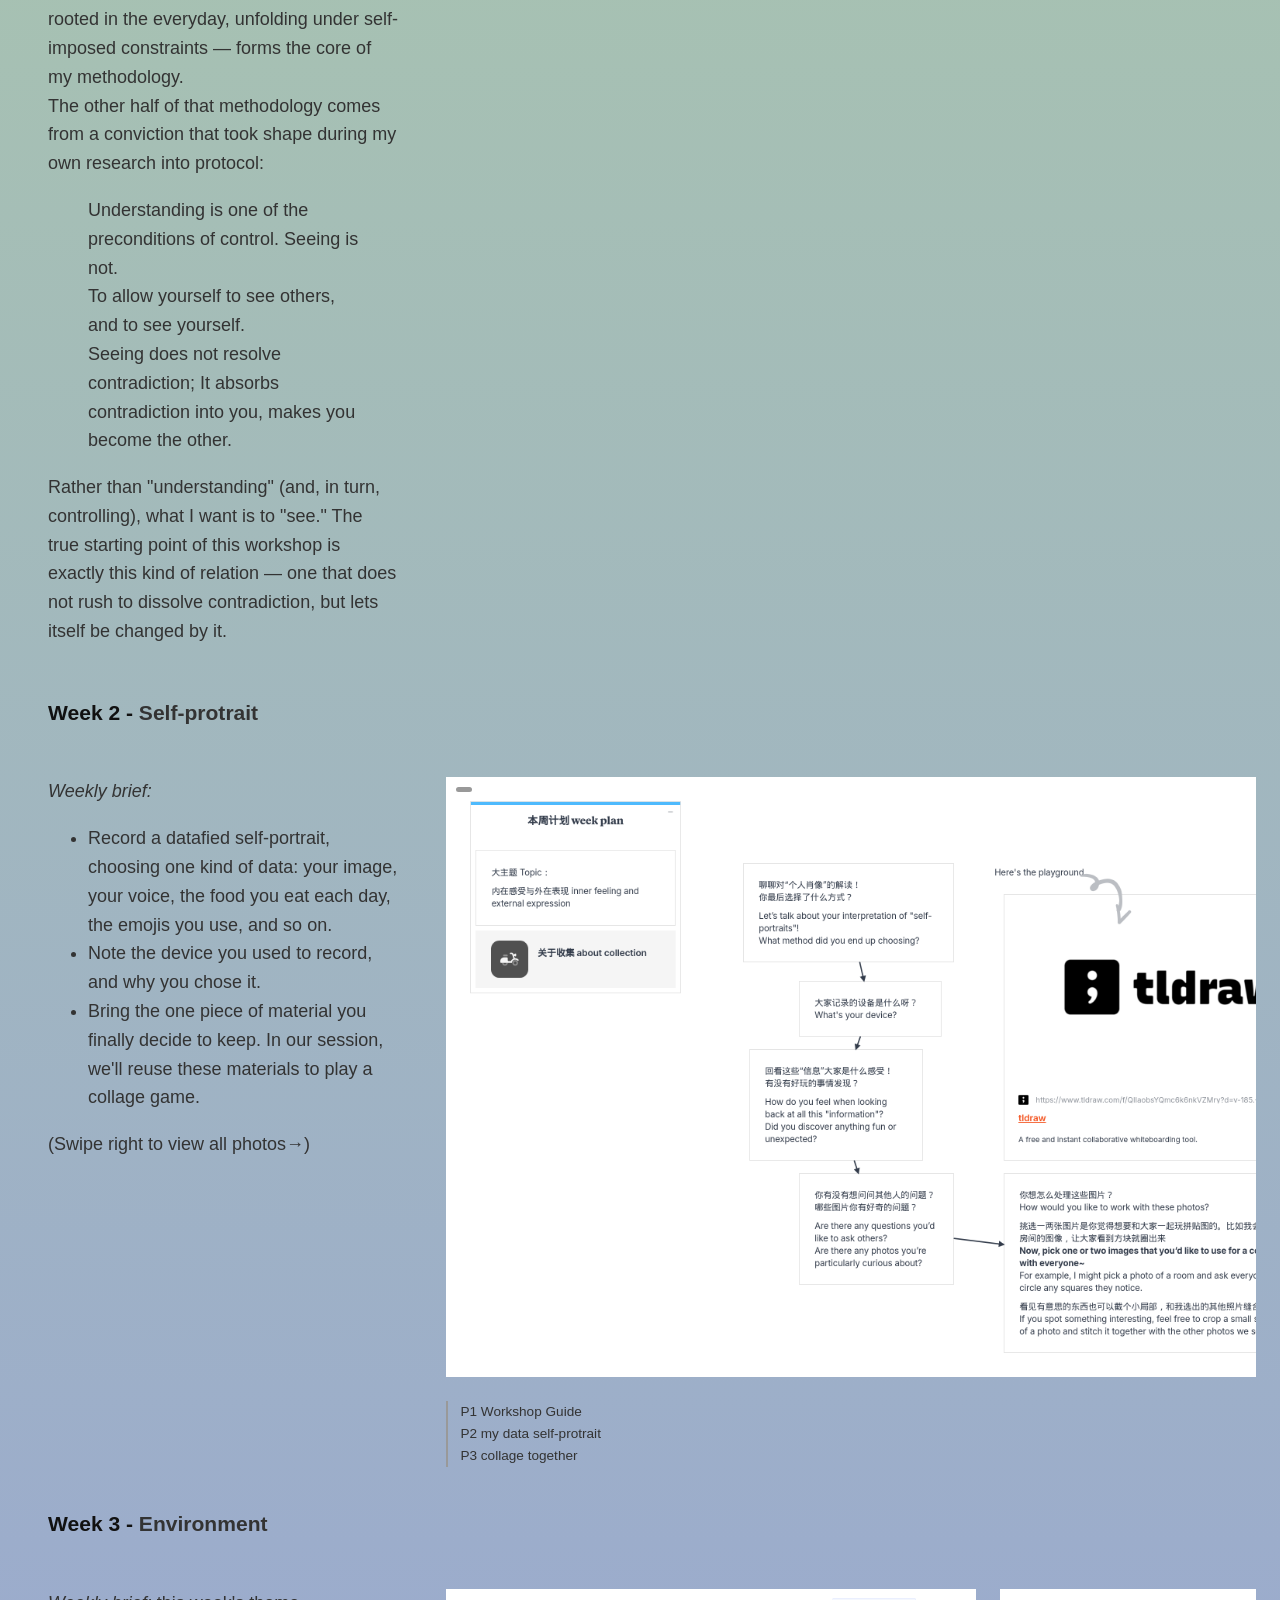
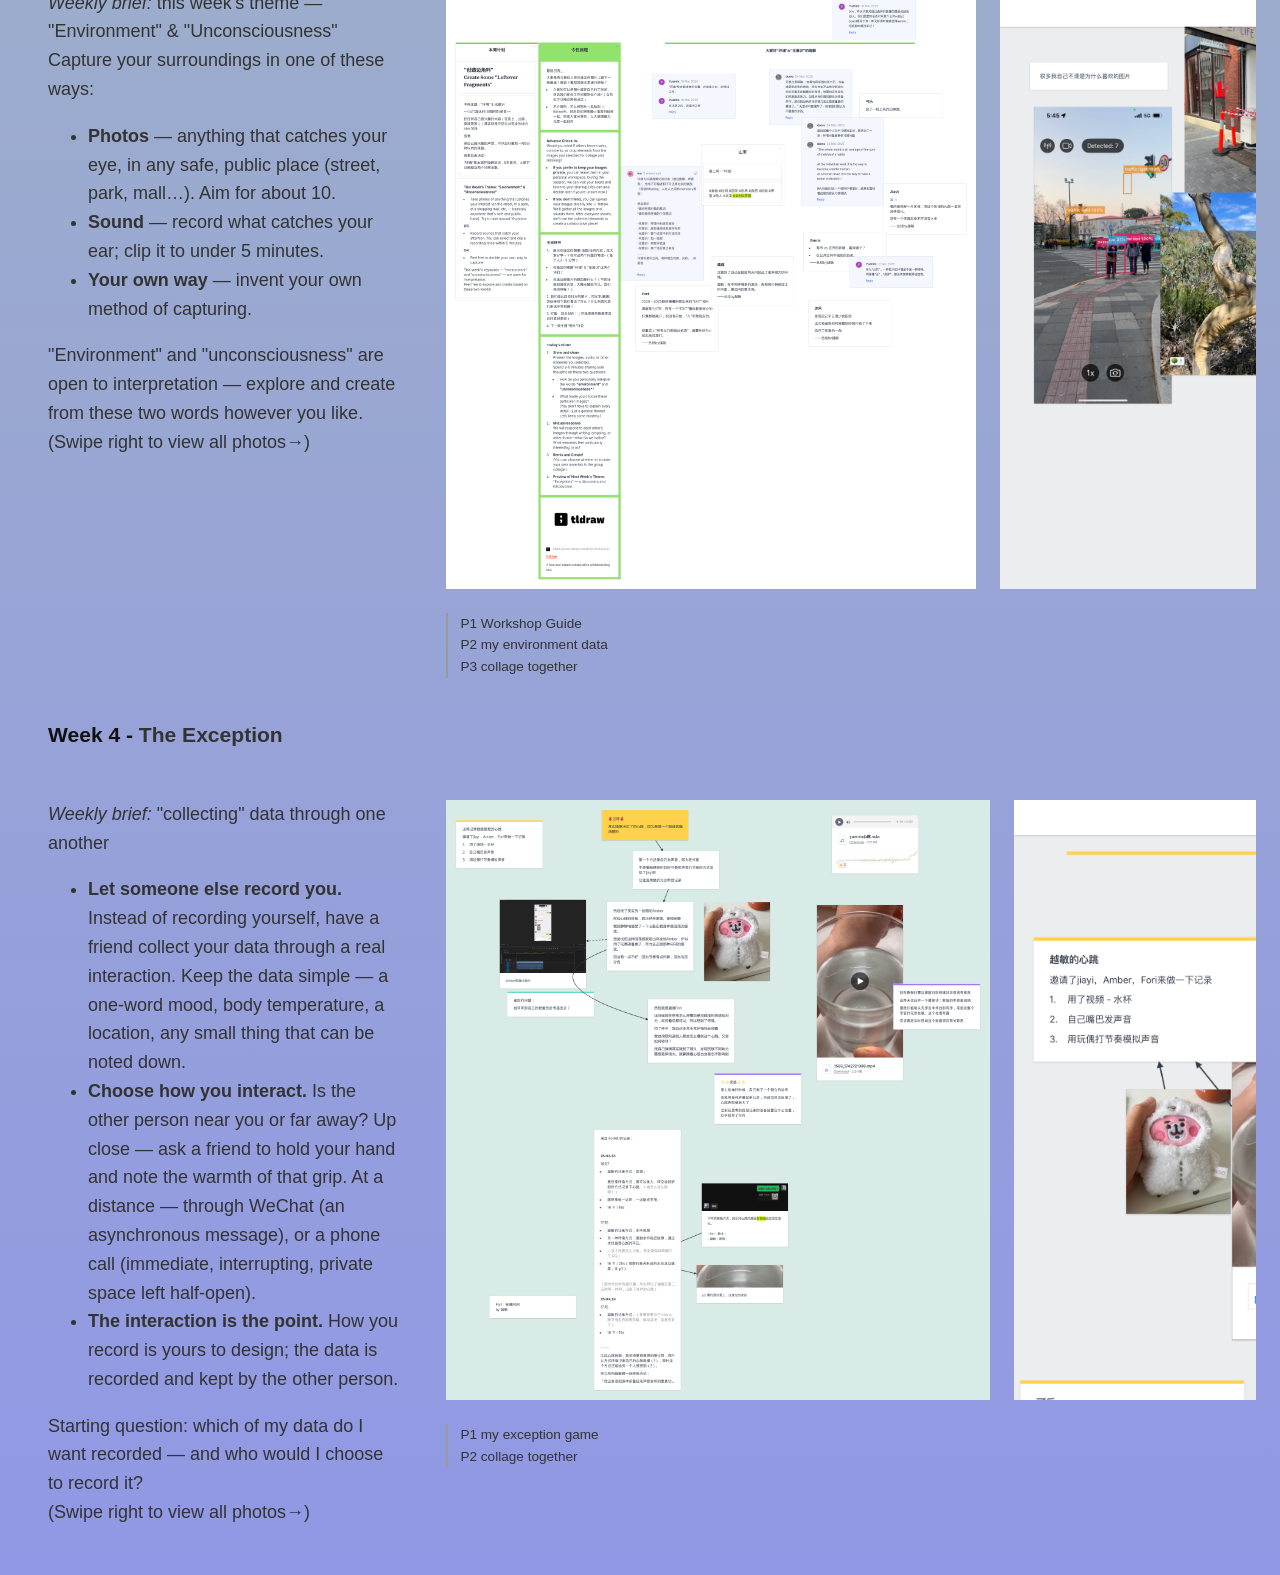
==== commit 4c439c98: "加了工作坊流程" ====
--- a/index.html
+++ b/index.html
@@ -76,6 +76,7 @@
                     工作坊的全过程都记录在 Milanote 上。"Working in
                     Public"——让过程彼此可见——实际上同时连着三件我在乎的事：我怎么理解创造力、讨论的语境是怎么被塑造出来的，以及网络"异步"这一特性的潜力。<br>
                     <br>
+                    每周我们会围绕一个特定主题展开讨论，并完成一份"作业"——作业是我围绕"数据化与自我的关系"设计的一些游戏。参与者在平日里收集自己的素材，放在各自的工作间，成为讨论和共同创作的材料。<br><br>
                     而在我的构想里，讨论其实从工作间就已经开始了。工作间让困惑变得可见，让思维在彼此之间流动；大家把思考摊在这里，相互评论、相互启发。我们能够一点点成为彼此的环境。<br><br>
                     考虑到图片本身涉及个人影像与日常数据的隐私，这里放置的链接指向我另外新建的一个 Milanote
                     版面，其中仅收录了可公开的内容（个人分享的资料、工作坊设计等）。下方的图片同样以我自己的个人数据作为案例。<br>
@@ -87,6 +88,11 @@
                     creativity, how the context of a discussion gets shaped, and the potential hidden in the
                     "asynchronous" nature of the web.<br><br>
 
+                    Each week we gather around a specific theme for discussion, and complete an "assignment" —
+                    assignments are games I've designed around the central theme of datafication and the self.
+                    Participants collect their own material throughout the week, keeping it in their individual
+                    workspaces, where it becomes the basis for shared discussion and collaborative making.
+                    <br><br>
                     In my conception, the discussion has in fact already begun inside these workspaces. The workspace
                     makes confusion visible and lets thinking flow between us; everyone lays their thoughts out here,
                     commenting on and sparking one another. Little by little, we become each other's
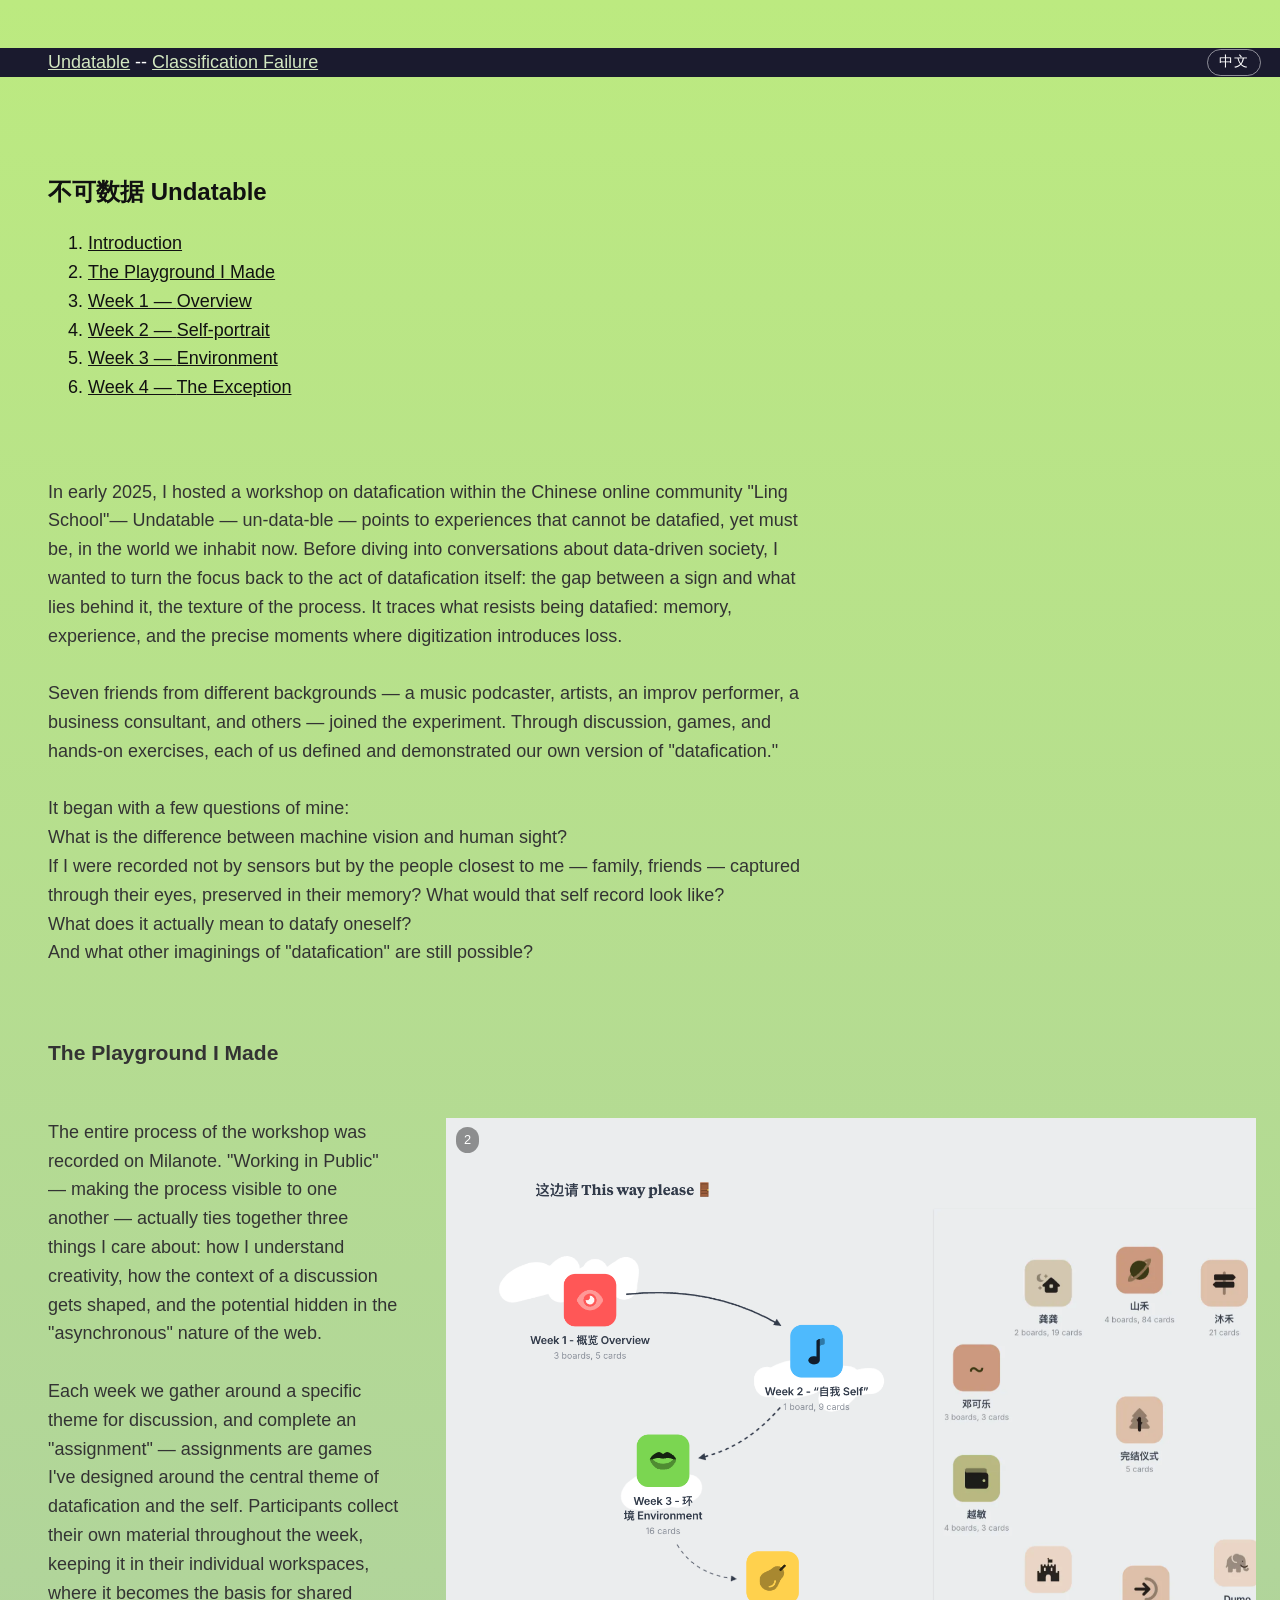
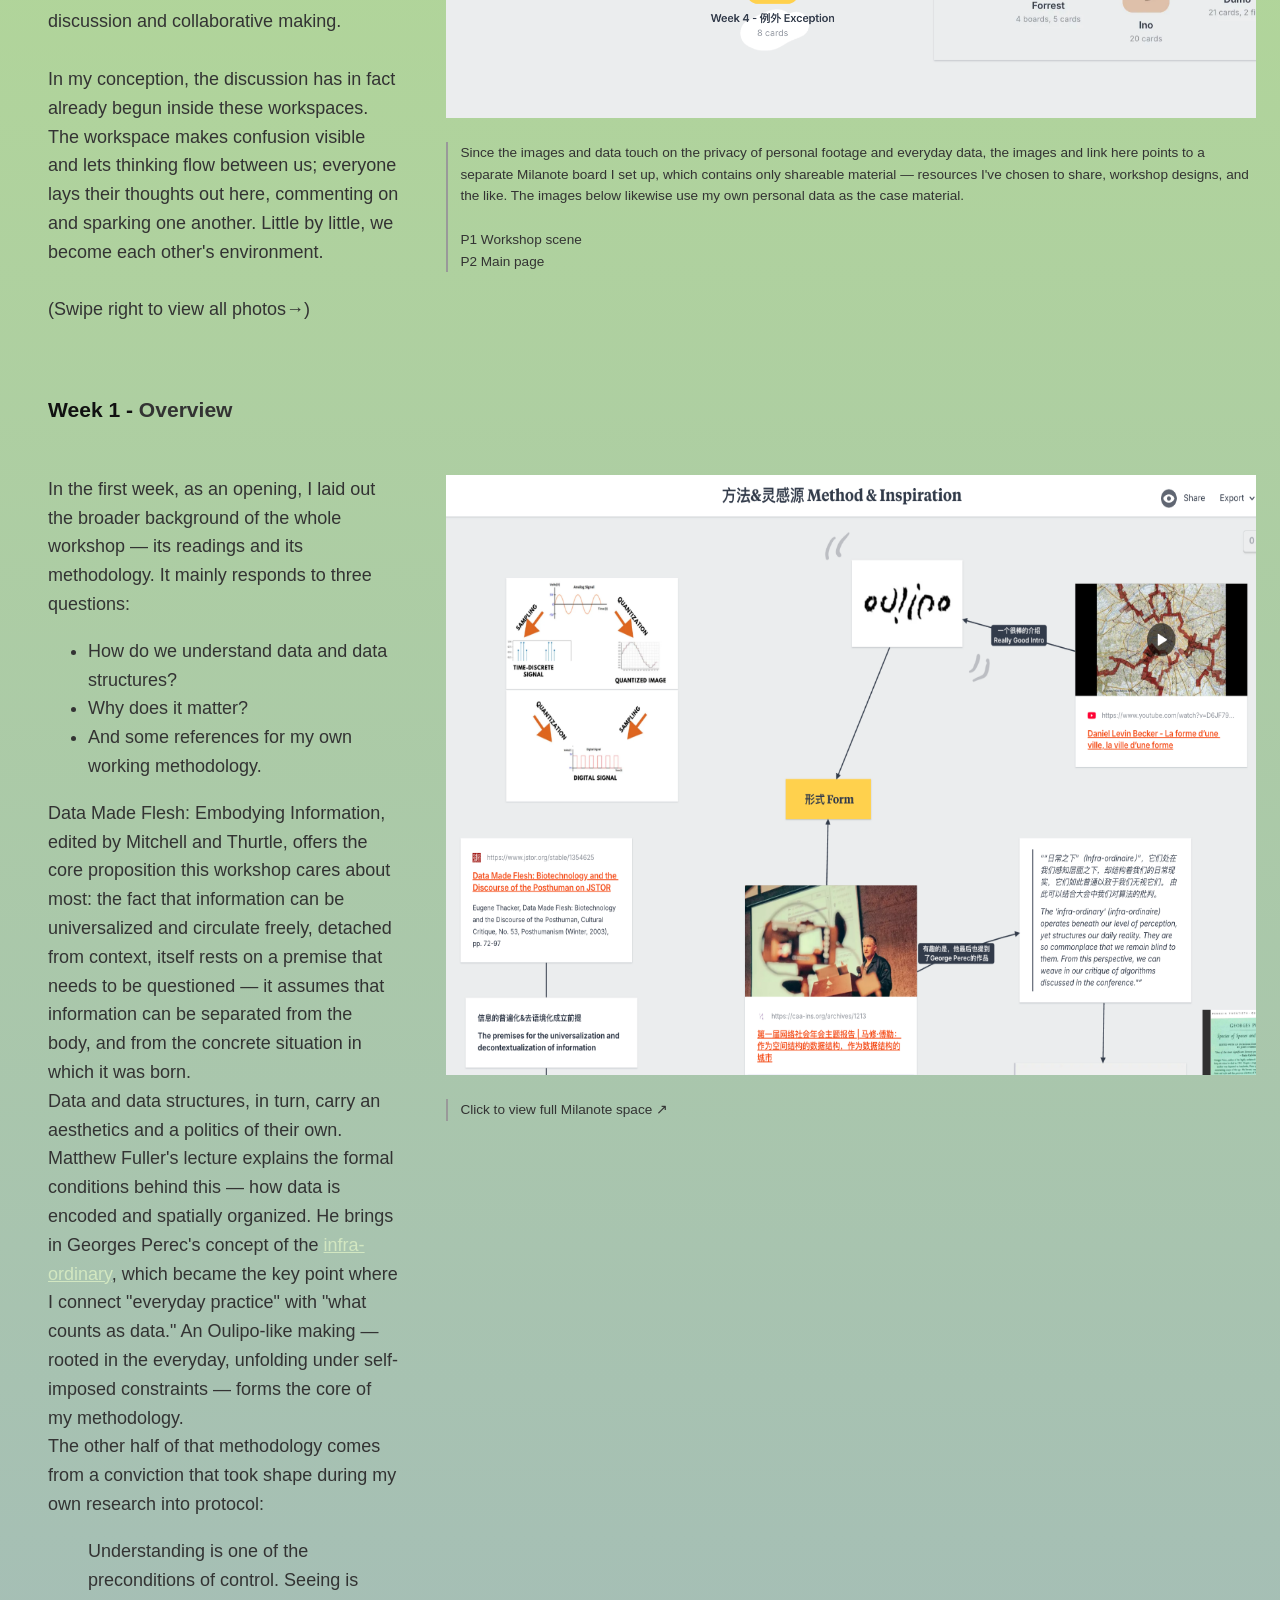
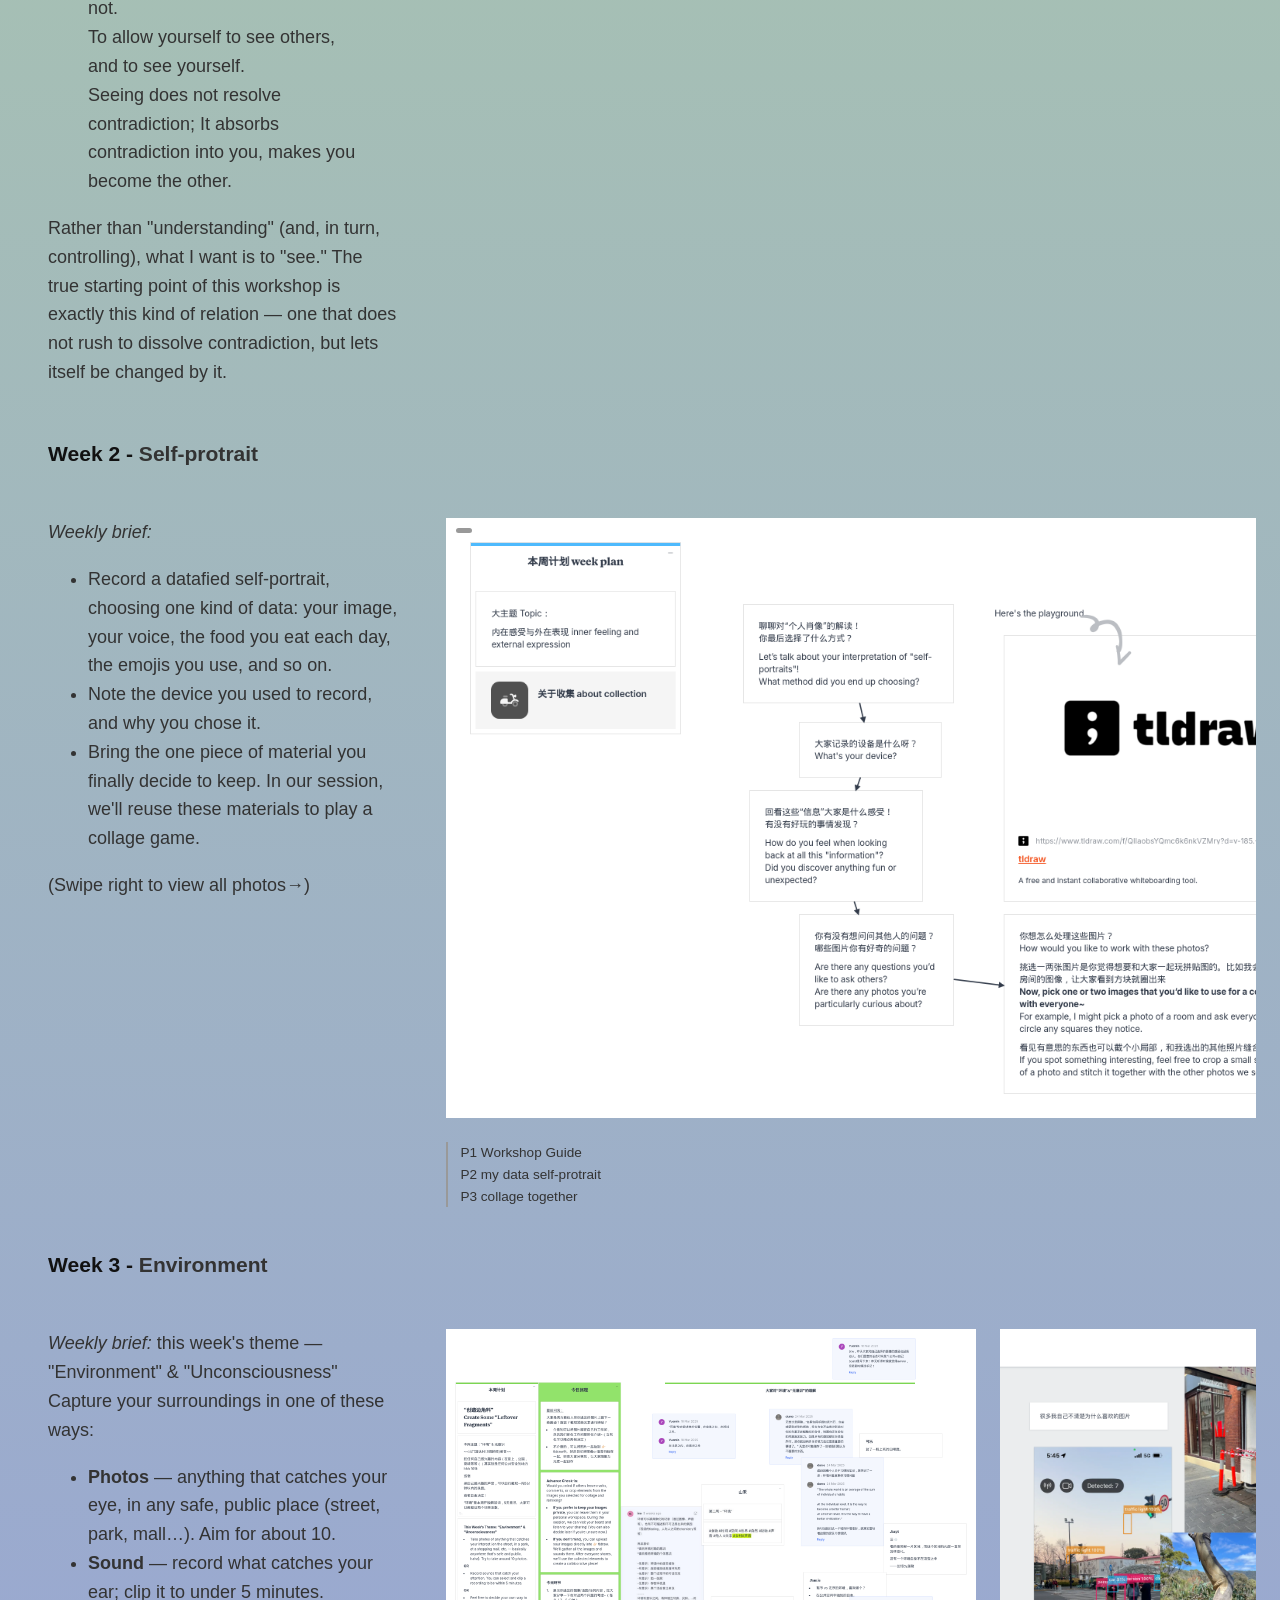
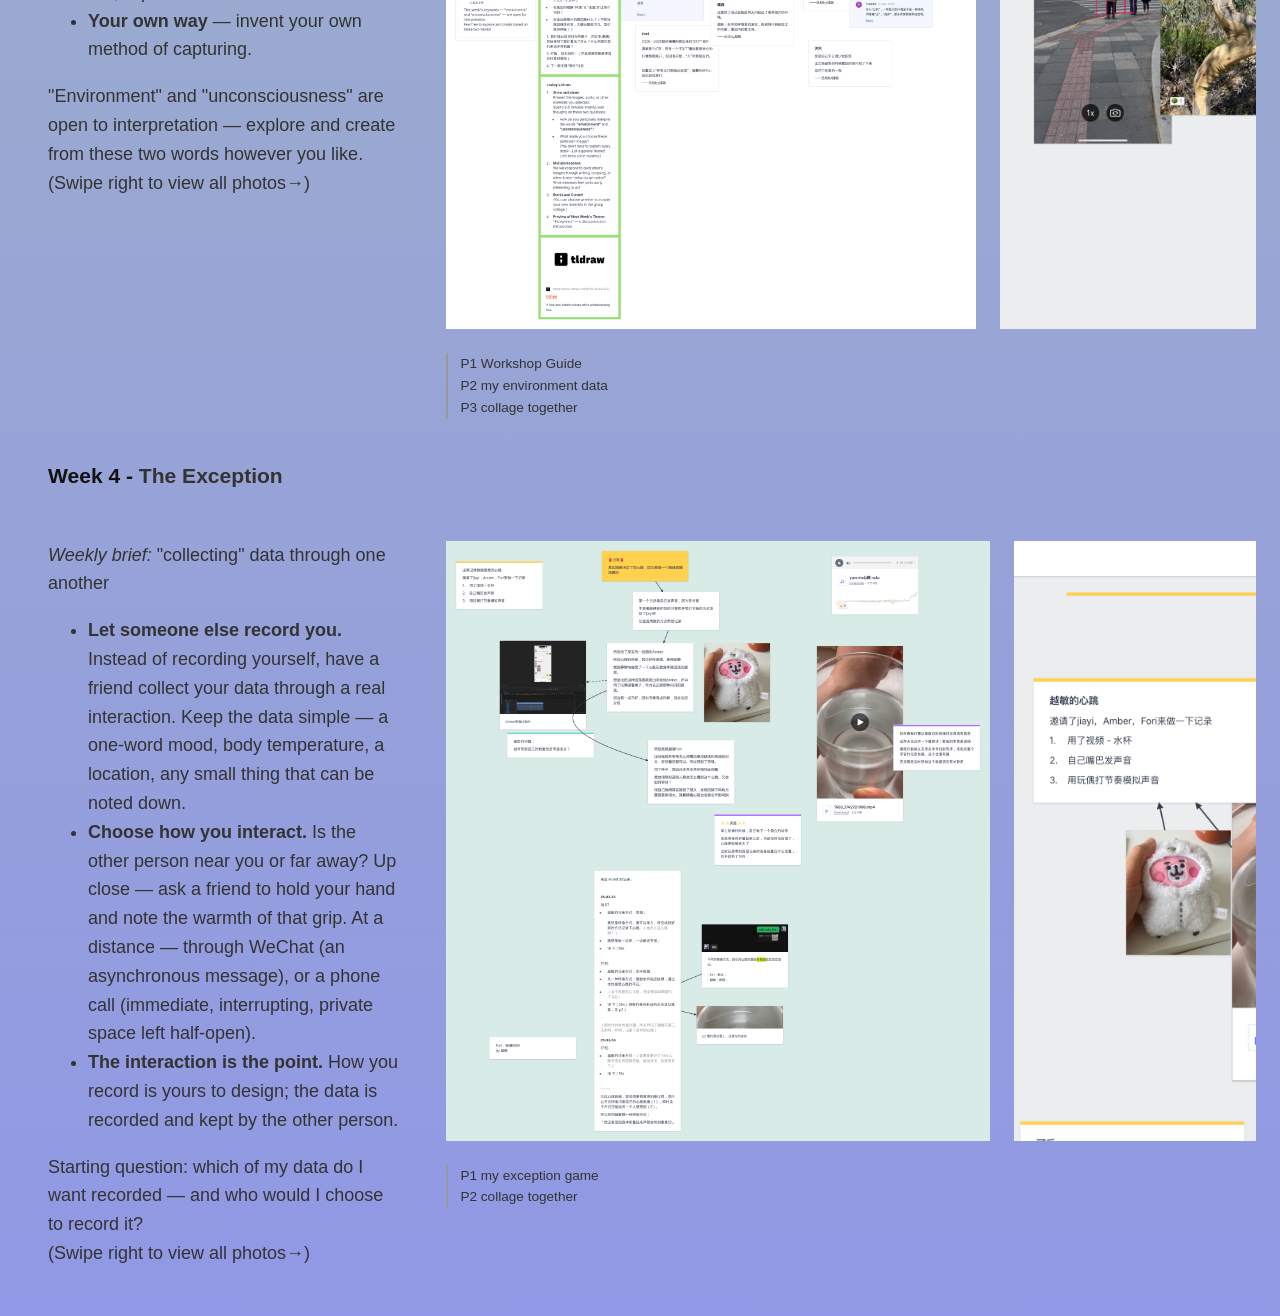
==== commit b4d09842: "Move privacy notice into image caption Relocate the bilingual privacy notice about personal images/d" ====
--- a/index.html
+++ b/index.html
@@ -78,8 +78,7 @@
                     <br>
                     每周我们会围绕一个特定主题展开讨论，并完成一份"作业"——作业是我围绕"数据化与自我的关系"设计的一些游戏。参与者在平日里收集自己的素材，放在各自的工作间，成为讨论和共同创作的材料。<br><br>
                     而在我的构想里，讨论其实从工作间就已经开始了。工作间让困惑变得可见，让思维在彼此之间流动；大家把思考摊在这里，相互评论、相互启发。我们能够一点点成为彼此的环境。<br><br>
-                    考虑到图片本身涉及个人影像与日常数据的隐私，这里放置的链接指向我另外新建的一个 Milanote
-                    版面，其中仅收录了可公开的内容（个人分享的资料、工作坊设计等）。下方的图片同样以我自己的个人数据作为案例。<br>
+
                     （右滑查看所有图片→)
                 </p>
                 <p class="en">
@@ -97,12 +96,8 @@
                     makes confusion visible and lets thinking flow between us; everyone lays their thoughts out here,
                     commenting on and sparking one another. Little by little, we become each other's
                     environment.<br><br>
-                    Since the images and data touch on the privacy of personal footage and everyday data, the images and
-                    link
-                    here points to a separate Milanote board I set up, which contains only shareable material —
-                    resources I've chosen to share, workshop designs, and the like. The images below likewise use my own
-                    personal data as the case material.<br>
                     (Swipe right to view all photos→)
+
                 </p>
             </div>
             <div class="textWeb-right">
@@ -111,8 +106,15 @@
                     <img src="images/week-1--Overview2.png" height="600" class="zoomable">
                 </div>
                 <p class="caption">
-                    <span class="zh">P1 工作坊现场 <br> P2 主页</span>
-                    <span class="en">P1 Workshop scene <br> P2 Main page </span>
+                    <span class="zh">考虑到图片本身涉及个人影像与日常数据的隐私，这里放置的链接指向我另外新建的一个 Milanote
+                        版面，其中仅收录了可公开的内容（个人分享的资料、工作坊设计等）。下方的图片同样以我自己的个人数据作为案例。 <br><br>P1 工作坊现场 <br> P2 主页</span>
+                    <span class="en">Since the images and data touch on
+                        the privacy of personal footage and everyday data, the images and
+                        link
+                        here points to a separate Milanote board I set up, which contains only shareable material —
+                        resources I've chosen to share, workshop designs, and the like. The images below likewise use my
+                        own personal data as the case material. <br><br>P1 Workshop
+                        scene <br> P2 Main page </span>
                 </p>
                 <div class="img-counter" id="imgCounter"></div>
             </div>
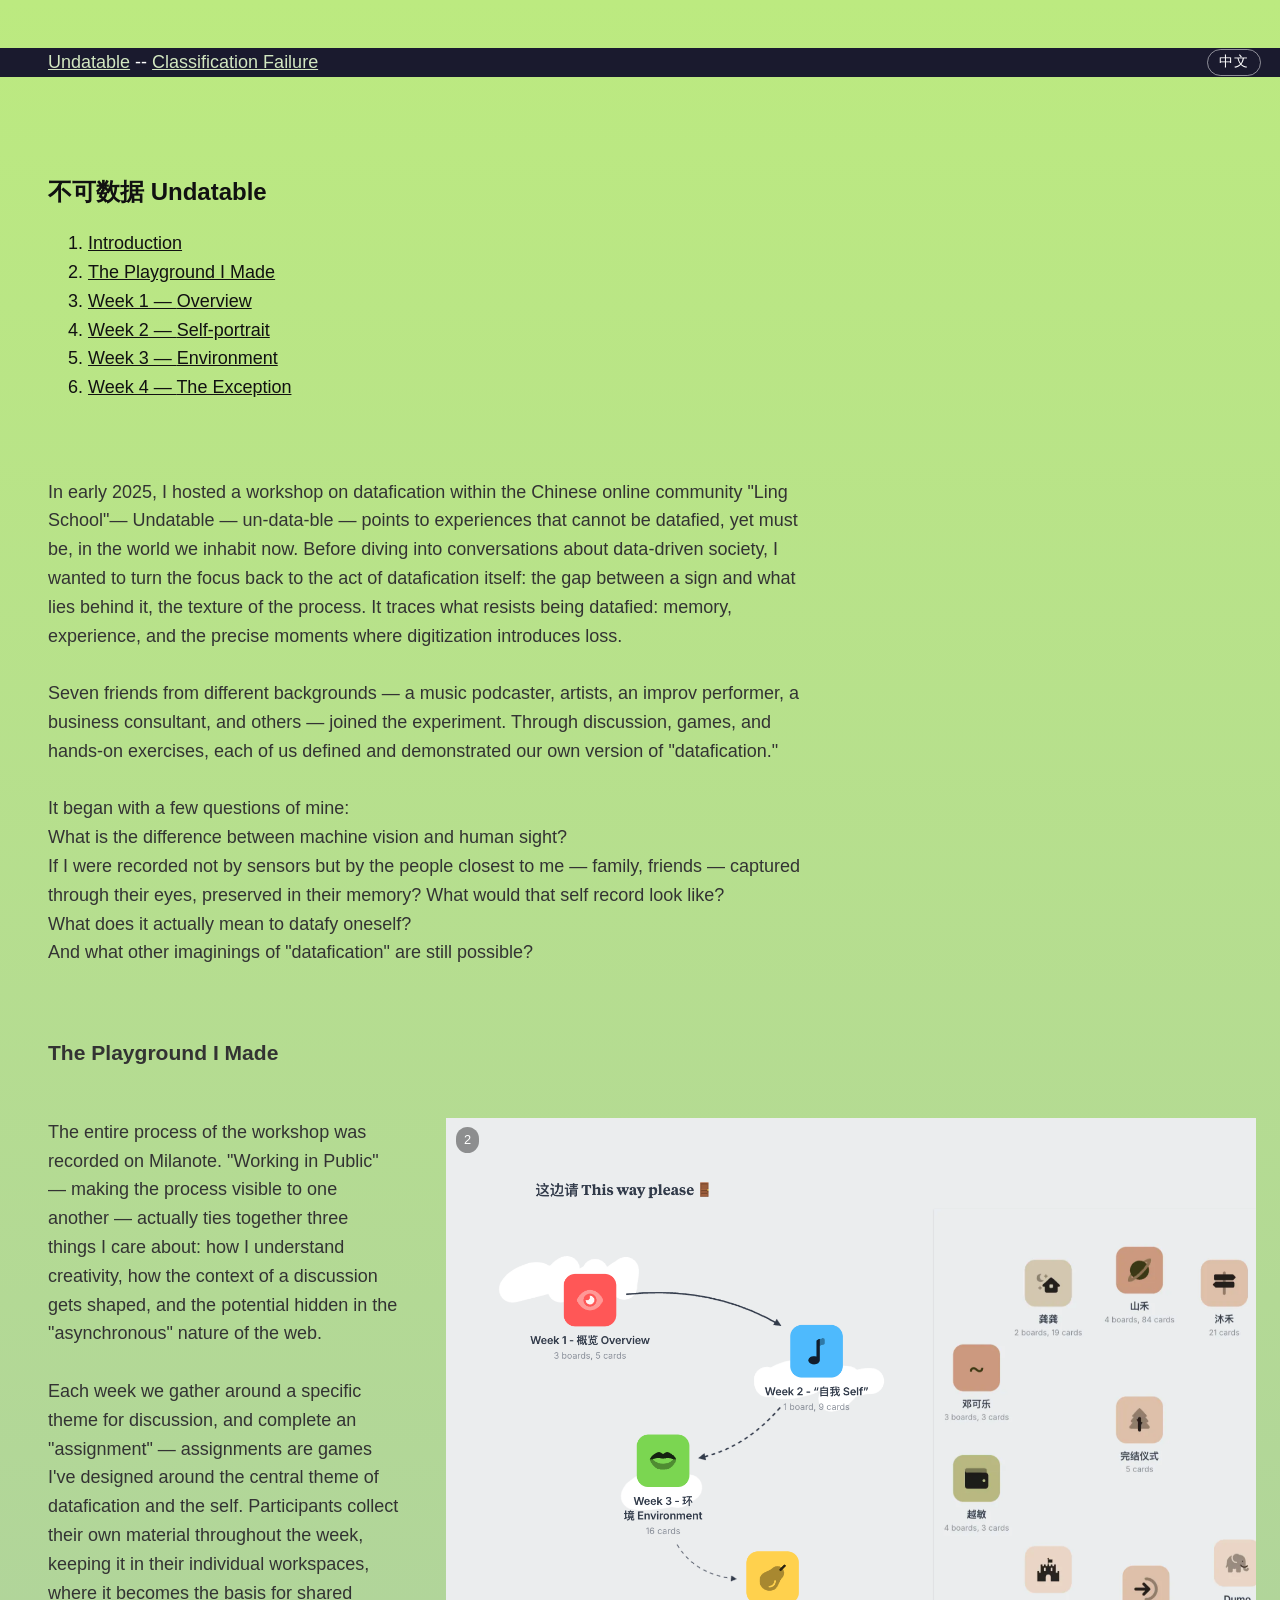
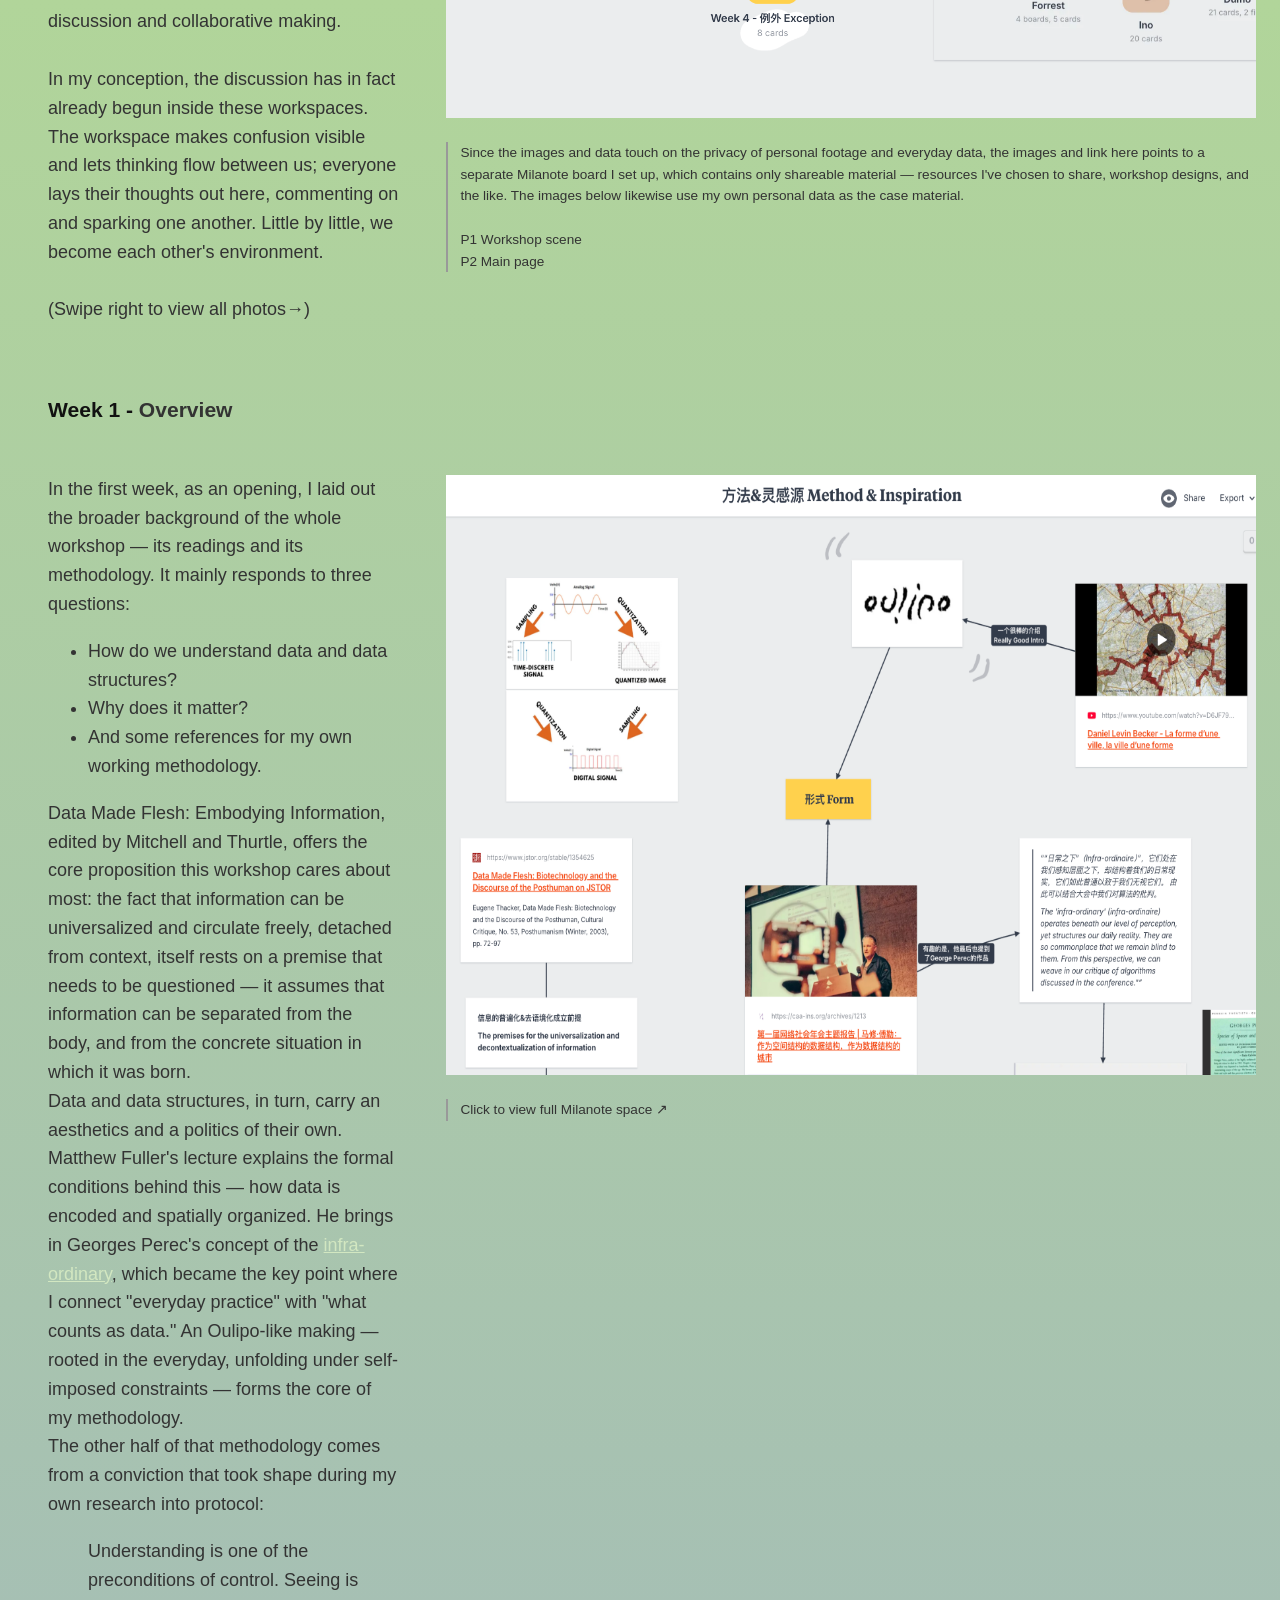
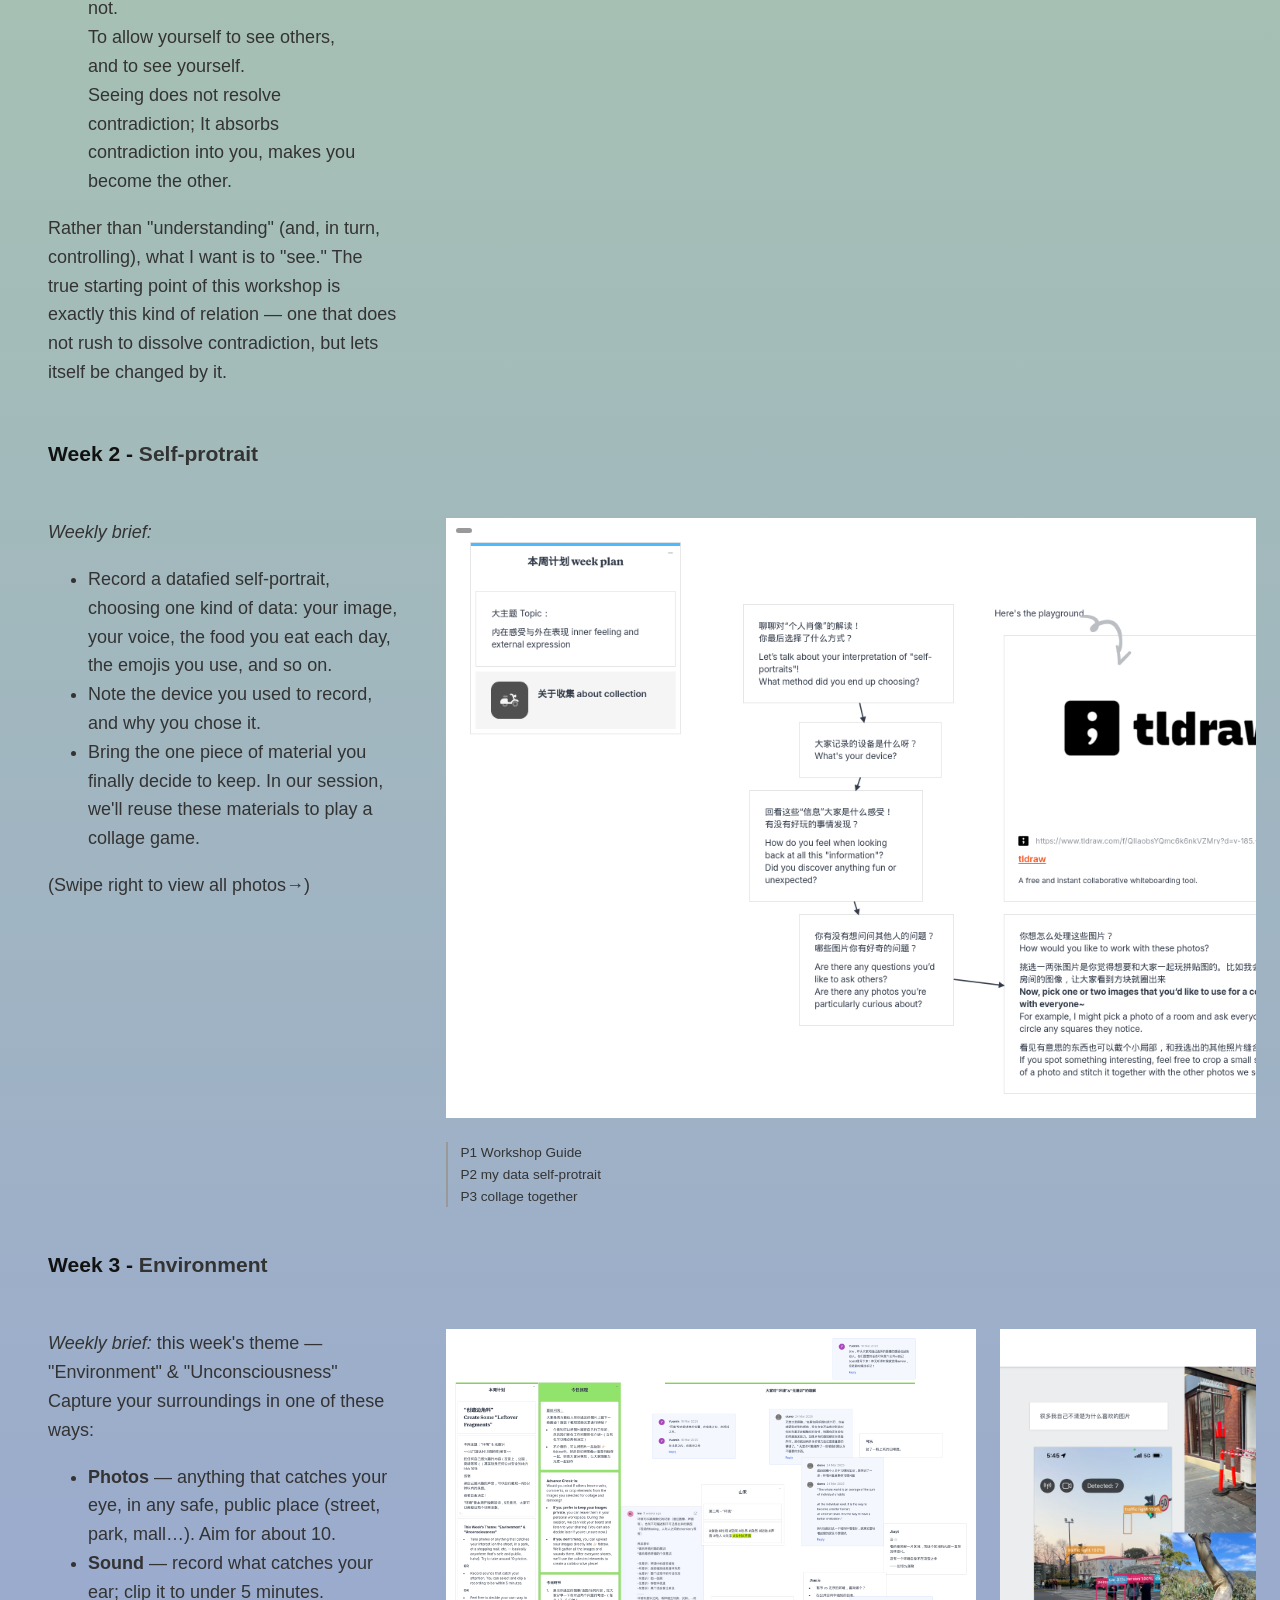
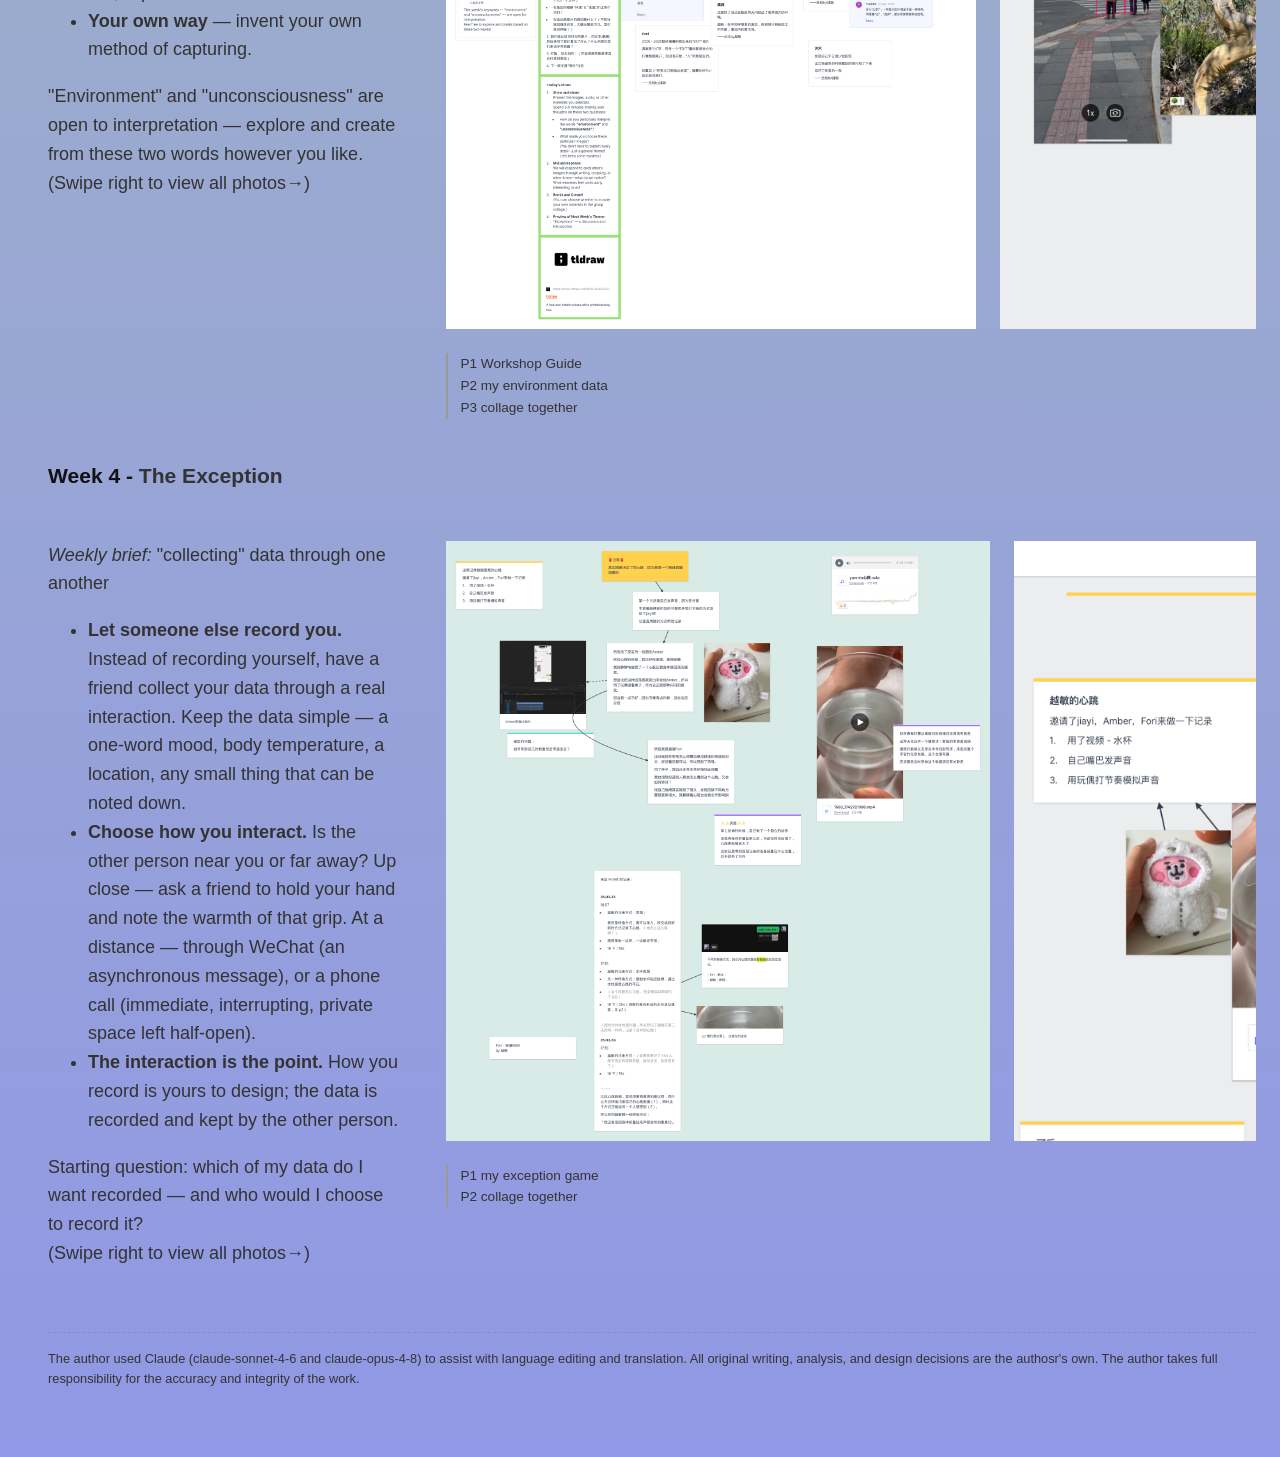
==== commit 9ba0d9ec: "footnote" ====
--- a/index.html
+++ b/index.html
@@ -351,6 +351,15 @@
             }
         }
     </script>
+
+    <footer>
+        <p class="zh">作者使用了 Claude（claude-sonnet-4-6 及
+            claude-opus-4-8）辅助文字润色与翻译。所有原创写作、分析及设计决策均由作者本人完成，作者对本作品的准确性与完整性承担全部责任。</p>
+        <p class="en">The author used Claude (claude-sonnet-4-6 and claude-opus-4-8) to assist with language editing and
+            translation. All original
+            writing, analysis, and design decisions are the authosr's own. The author takes full responsibility for the
+            accuracy and integrity of the work.</p>
+    </footer>
 </body>
 
 </html>
--- a/style.css
+++ b/style.css
@@ -63,7 +63,7 @@
     color: #333;
 }
 
-/* 链接内的 .en/.zh 不要覆盖链接颜色 */
+
 a .en,
 a .zh {
     color: inherit;
@@ -91,7 +91,7 @@
     align-items: center;
     justify-content: space-between;
     box-sizing: border-box;
-    /* 突破 body 的 padding，延伸到视口两端 */
+
     width: 100vw;
     margin-left: -3rem;
     margin-right: -1.5rem;
@@ -202,10 +202,19 @@
     line-height: 1;
 }
 
+footer {
+    margin-top: 4rem;
+    padding-top: 1rem;
+    border-top: 1px dashed rgba(90, 90, 90, 0.2);
+    font-size: 0.8rem;
+    color: #878787;
+}
+
 .milanote-thumb {
     cursor: alias;
     transition: opacity 0.15s;
 }
+
 .milanote-thumb:hover {
     opacity: 0.85;
 }
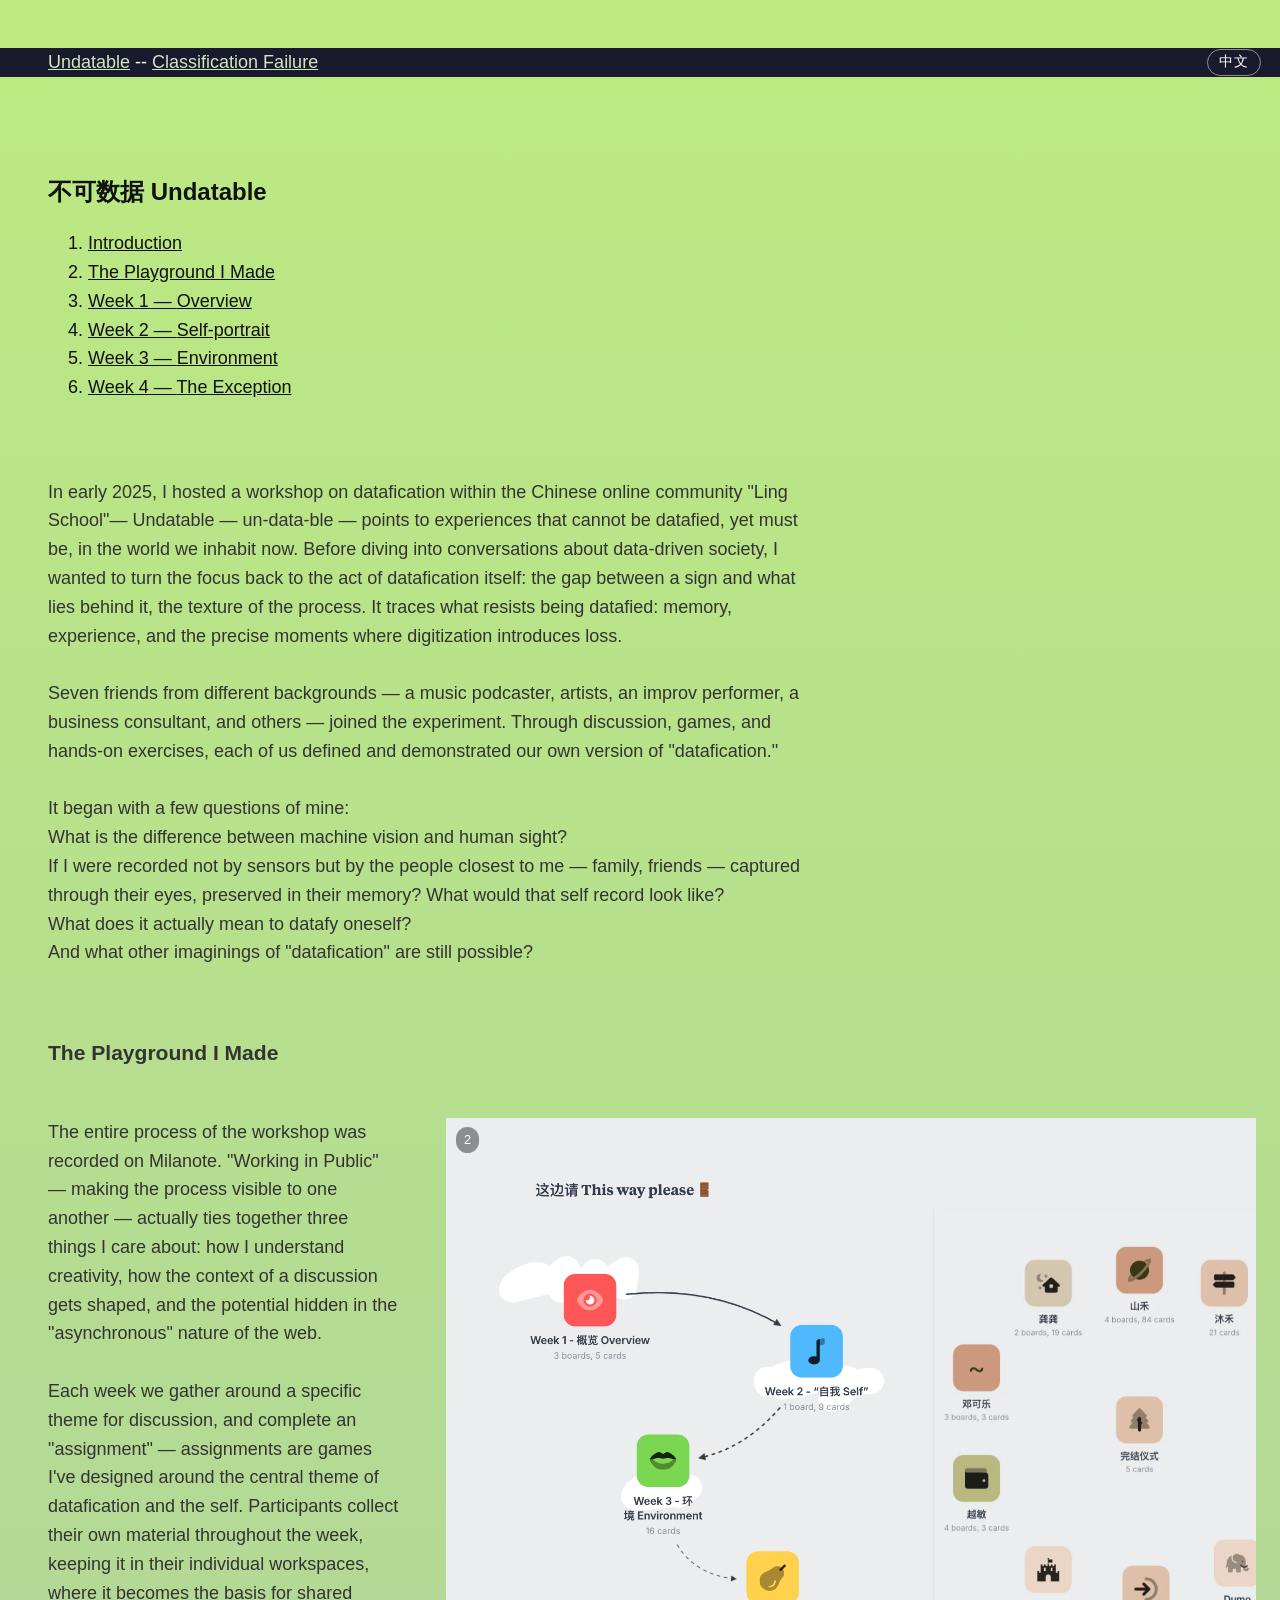
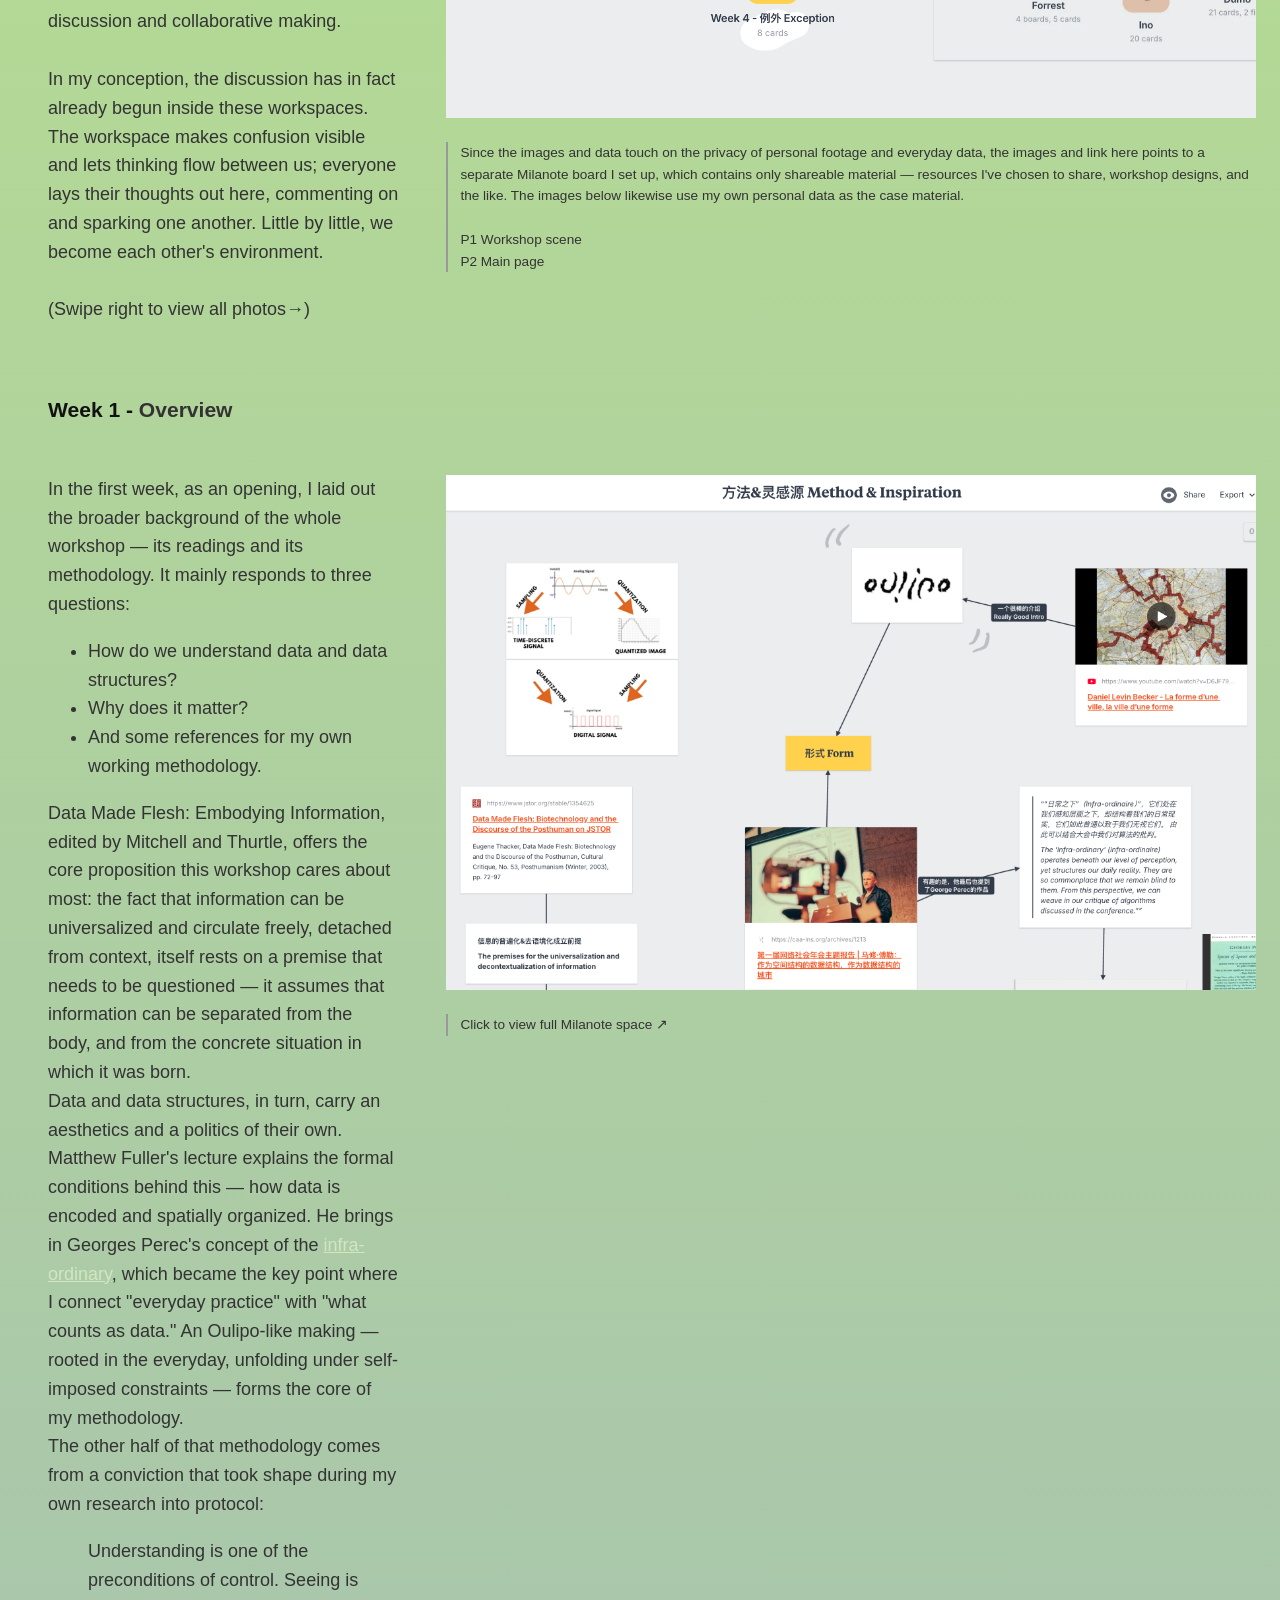
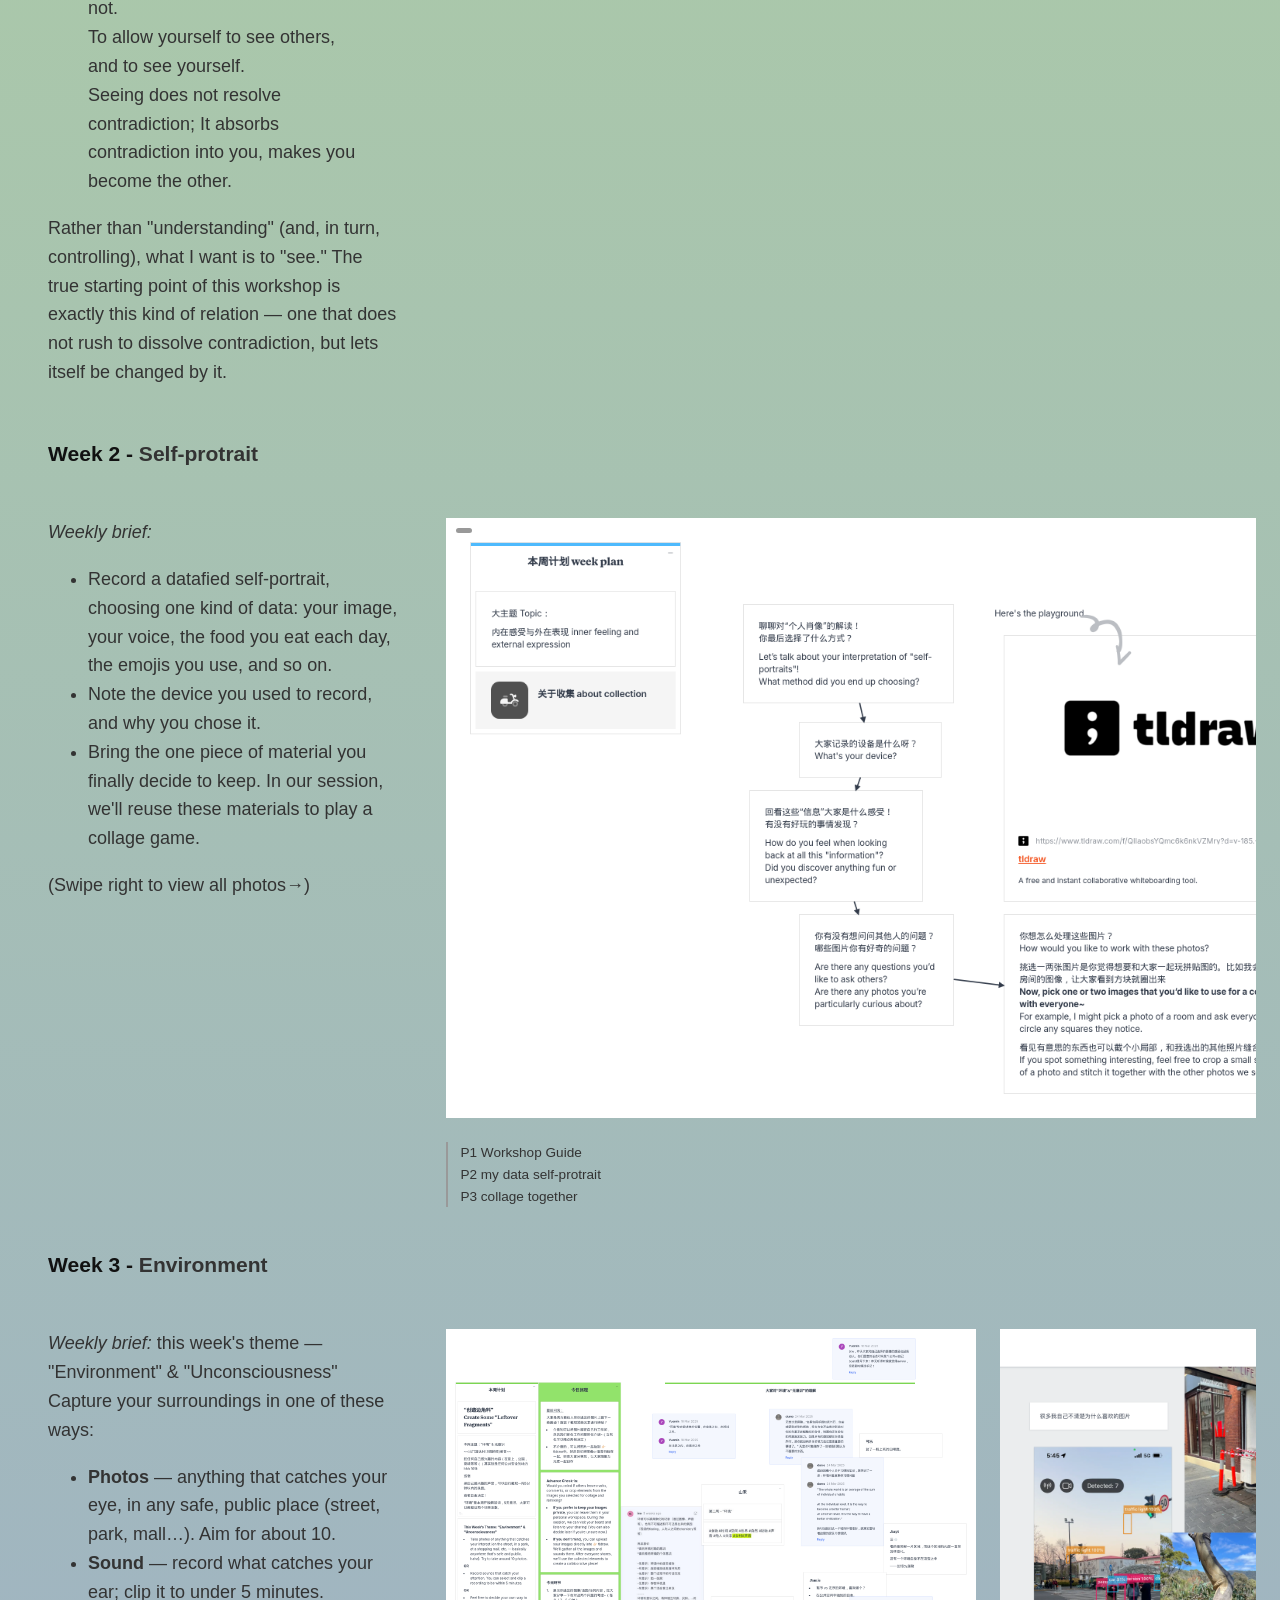
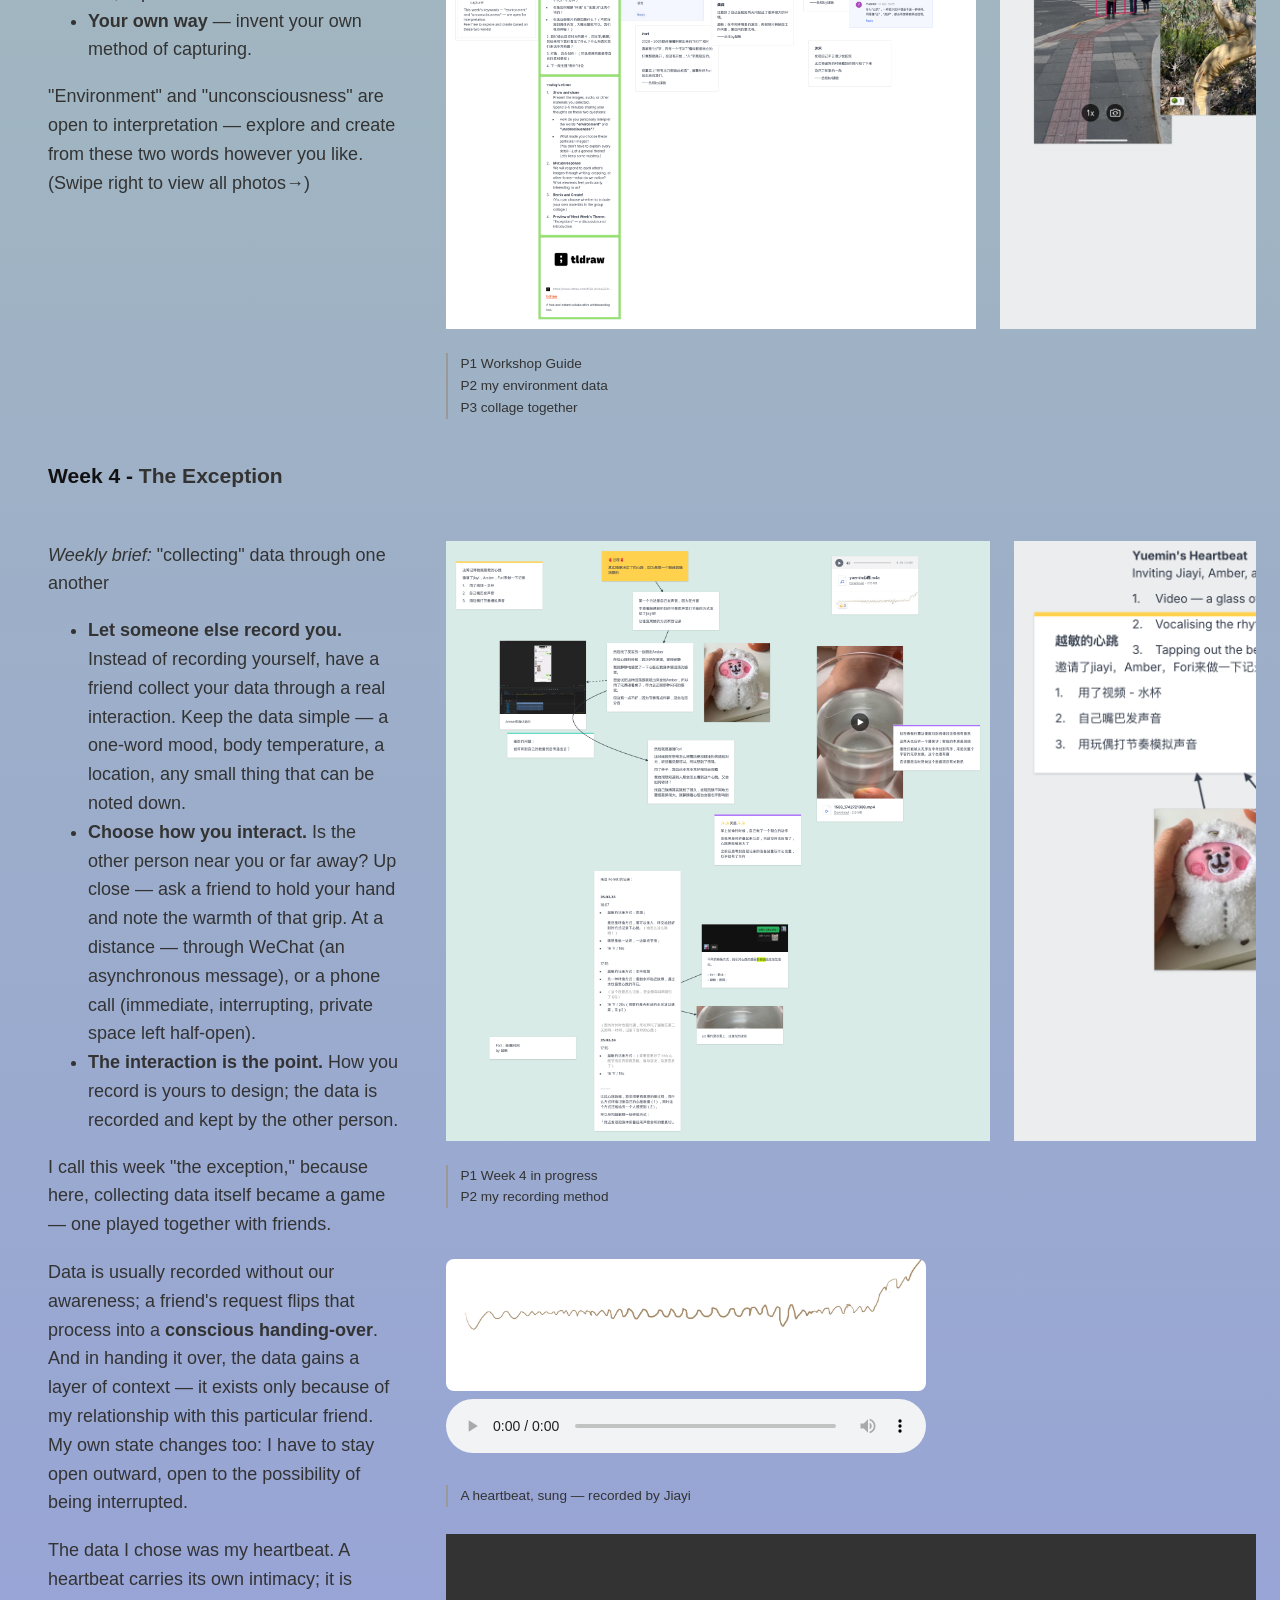
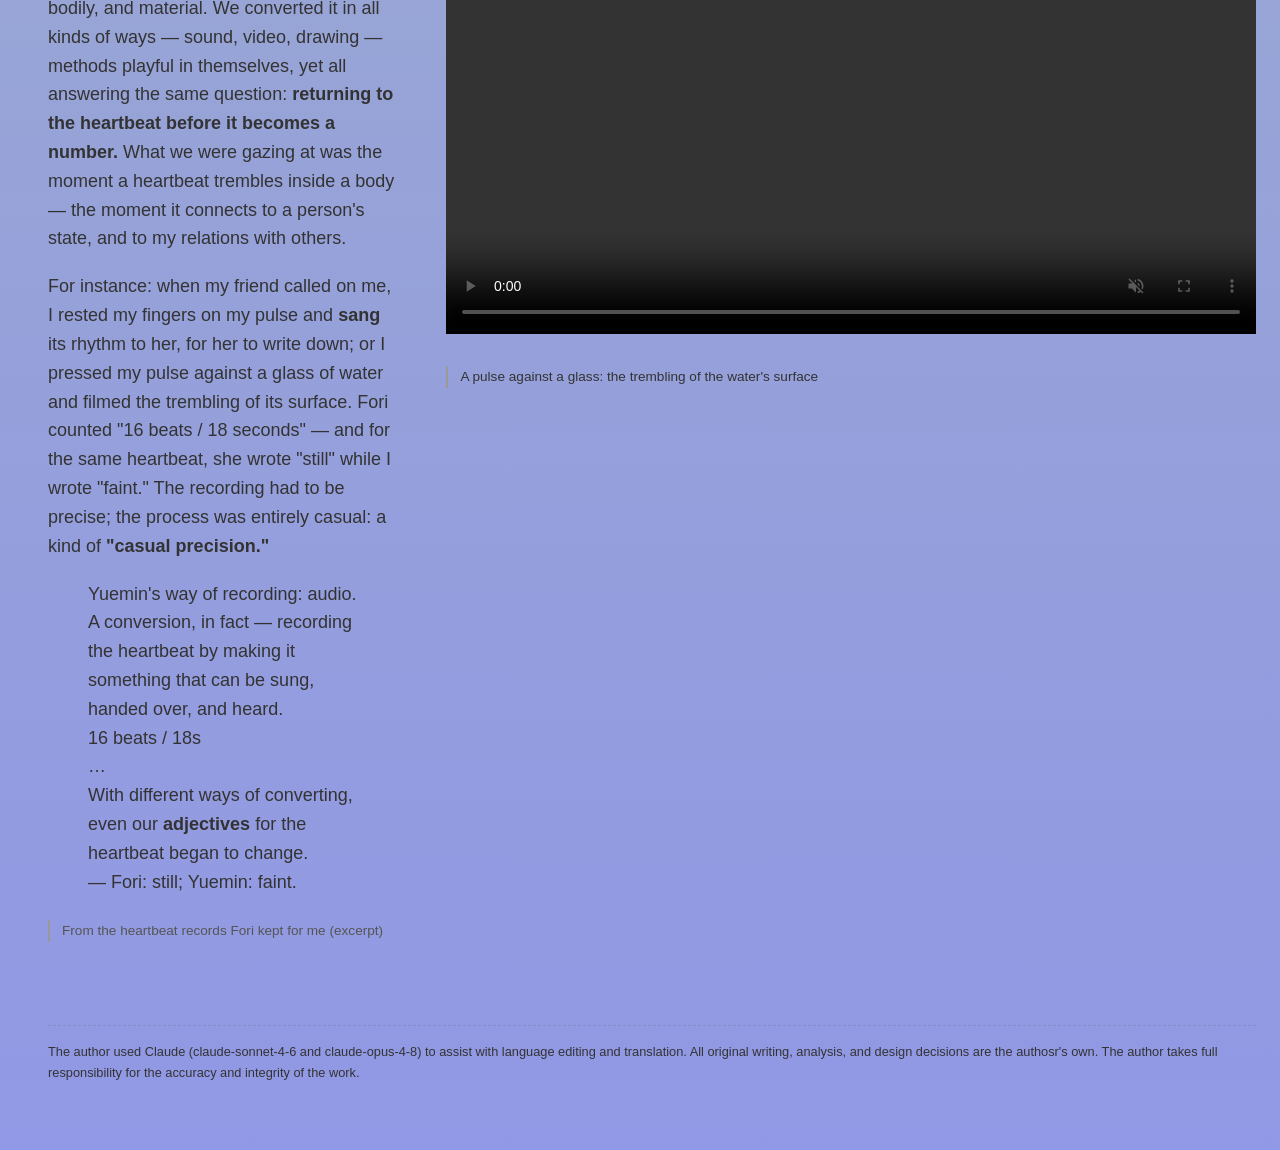
==== commit 0dad7d62: "Add week 4 media and content updates Add new image and media assets and expand Week 4 content. New f" ====
--- a/index.html
+++ b/index.html
@@ -191,7 +191,7 @@
                 </div>
             </div>
             <div class="textWeb-right">
-                <img src="images/undata-inspiration.png" height="600" class="milanote-thumb"
+                <img src="images/undata-inspiration.png" style="width: 100%; height: 600;" class="milanote-thumb"
                     onclick="location.href='https://app.milanote.com/1TO0tI1qCdKilE?p=DEFweoR24uj'">
                 <p class="caption">
                     <span class="zh">点击图片查看完整 Milanote 空间 ↗</span>
@@ -286,10 +286,13 @@
         </div>
     </div>
 
-    <div id="week4">
+
+
+    <div>
         <h3>Week 4 - <span class="zh">例外</span><span class="en">The Exception</span></h3>
         <div class="textWeb">
             <div class="textWeb-text">
+
                 <div class="zh">
                     第四周记录：借由彼此来"采集"数据
                     <ul>
@@ -299,9 +302,29 @@
                         </li>
                         <li><strong>互动本身就是重点。</strong>具体怎么记，由你们自己设计；数据，由对方来记录和保存。</li>
                     </ul>
-                    起始问题：我的什么数据想被记录下来？我会选谁来记录？
-                    <br>（右滑查看所有图片→)
-                </div>
+                    <p>
+                        我把这一周称为"例外"，因为收集数据本身，在这里变成了一场和朋友们一起的游戏。
+                    </p>
+                    <p>
+                        数据平时总是被无意识地记录着；而朋友的一句要求，把这个过程翻转成了一次<strong>有意识的交出</strong>。交出的同时，数据多了一层语境——它因为我和这位朋友的关系才得以出现；我自己的状态也被改变了：我必须始终向外敞开，向着被打扰的可能敞开。
+                    </p>
+                    <p>
+                        我选择的数据是心跳。心跳自身就带着私密性，它是身体的，也是物质的。我们用各种方式去转换它——声音、影像、绘画——这些方法自带游戏性，但它们回应的是同一个问题：<strong>回到心跳成为数字之前</strong>。我们凝视的，是心跳在身体里震动的时刻，是它与人的状态、与我和他人的关系相连的时刻。
+                    </p>
+                    <p>
+                        比如：朋友叫我之后，我手搭脉搏，把心跳的节奏<strong>唱</strong>给她听，由她记下；或者把脉搏贴在水杯上，录下水面的震动发过去。Fori 数下"16 下 / 18
+                        秒"——对同一个心跳，她写下"静止"，我写下"微弱"。记录需要精确，过程却极其随性：一种<strong>"随意的精确"</strong>。
+                    </p>
+                    <blockquote>
+                        越敏的记录方式：音频。竟然是转换方式——用可以录入、转交给我听到的方式记录下心跳。<br>
+                        16 下 / 18s<br>
+                        ……<br>
+                        不同的转换方式，我们对心跳的感受<strong>形容词</strong>也在发生变化。<br>
+                        —— Fori：静止；越敏：微弱。
+                    </blockquote>
+                    <p class="caption">Fori 替我保存的心跳记录（摘）</p>
+                </div>
+
                 <div class="en">
                     <em>Weekly brief:</em> "collecting" data through one another
                     <ul>
@@ -315,19 +338,69 @@
                         <li><strong>The interaction is the point.</strong> How you record is yours to design; the data
                             is recorded and kept by the other person.</li>
                     </ul>
-                    Starting question: which of my data do I want recorded — and who would I choose to record it?
-                    <br>(Swipe right to view all photos→)
-                </div>
-            </div>
+                    <p>
+                        I call this week "the exception," because here, collecting data itself became a game — one
+                        played together with friends.
+                    </p>
+                    <p>
+                        Data is usually recorded without our awareness; a friend's request flips that process into a
+                        <strong>conscious handing-over</strong>. And in handing it over, the data gains a layer of
+                        context — it exists only because of my relationship with this particular friend. My own state
+                        changes too: I have to stay open outward, open to the possibility of being interrupted.
+                    </p>
+                    <p>
+                        The data I chose was my heartbeat. A heartbeat carries its own intimacy; it is bodily, and
+                        material. We converted it in all kinds of ways — sound, video, drawing — methods playful in
+                        themselves, yet all answering the same question: <strong>returning to the heartbeat before it
+                            becomes a number.</strong> What we were gazing at was the moment a heartbeat trembles inside
+                        a body — the moment it connects to a person's state, and to my relations with others.
+                    </p>
+                    <p>
+                        For instance: when my friend called on me, I rested my fingers on my pulse and
+                        <strong>sang</strong> its rhythm to her, for her to write down; or I pressed my pulse against a
+                        glass of water and filmed the trembling of its surface. Fori counted "16 beats / 18 seconds" —
+                        and for the same heartbeat, she wrote "still" while I wrote "faint." The recording had to be
+                        precise; the process was entirely casual: a kind of <strong>"casual precision."</strong>
+                    </p>
+                    <blockquote>
+                        Yuemin's way of recording: audio. A conversion, in fact — recording the heartbeat by making it
+                        something that can be sung, handed over, and heard.<br>
+                        16 beats / 18s<br>
+                        …<br>
+                        With different ways of converting, even our <strong>adjectives</strong> for the heartbeat began
+                        to change.<br>
+                        — Fori: still; Yuemin: faint.
+                    </blockquote>
+                    <p class="caption">From the heartbeat records Fori kept for me (excerpt)</p>
+                </div>
+
+            </div>
+
             <div class="textWeb-right">
                 <div class="textWeb-images" id="imageStrip4">
                     <img src="images/week-4--exception.png" height="600" class="zoomable">
-                    <img src="images/week-4--collage.png" height=" 600" class="zoomable">
+                    <img src="images/myway.png" height="600" class="zoomable">
                 </div>
                 <p class="caption">
-                    <span class="zh">P1 我的“例外”游戏 <br> P2 共创拼贴</span>
-                    <span class="en">P1 my exception game <br> P2 collage together</span>
-                </p>
+                    <span class="zh">P1 第四周的工作现场 <br> P2 我的记录方式</span>
+                    <span class="en">P1 Week 4 in progress <br> P2 my recording method</span>
+                </p>
+
+                <div class="media-block">
+                    <div class="audio-card">
+                        <img src="images/w4-waveform.png" alt="心跳波形" class="audio-waveform">
+                        <audio controls src="media/yuemin-heartbeat.m4a"></audio>
+                    </div>
+                    <p class="caption">
+                        <span class="zh">被唱出来的心跳，由 Jiayi 记录</span>
+                        <span class="en">A heartbeat, sung — recorded by Jiayi</span>
+                    </p>
+                    <video controls muted src="media/watercup-pulse.mp4" height="400"></video>
+                    <p class="caption">
+                        <span class="zh">脉搏贴着水杯：水面的震动</span>
+                        <span class="en">A pulse against a glass: the trembling of the water's surface</span>
+                    </p>
+                </div>
             </div>
         </div>
     </div>
--- a/style.css
+++ b/style.css
@@ -225,4 +225,38 @@
     border-left: 2px solid #999;
     padding-left: 0.75rem;
     margin-top: 1.5rem;
+}
+
+.media-block {
+    margin-top: 2rem;
+    display: flex;
+    flex-direction: column;
+    gap: 0.5rem;
+}
+
+.media-block audio {
+    width: 100%;
+    max-width: 480px;
+}
+
+.media-block video {
+    max-width: 100%;
+    display: block;
+}
+
+.audio-card {
+    max-width: 480px;
+    display: flex;
+    flex-direction: column;
+    gap: 0.5rem;
+}
+
+.audio-waveform {
+    width: 100%;
+    display: block;
+    border-radius: 8px;
+}
+
+.audio-card audio {
+    width: 100%;
 }
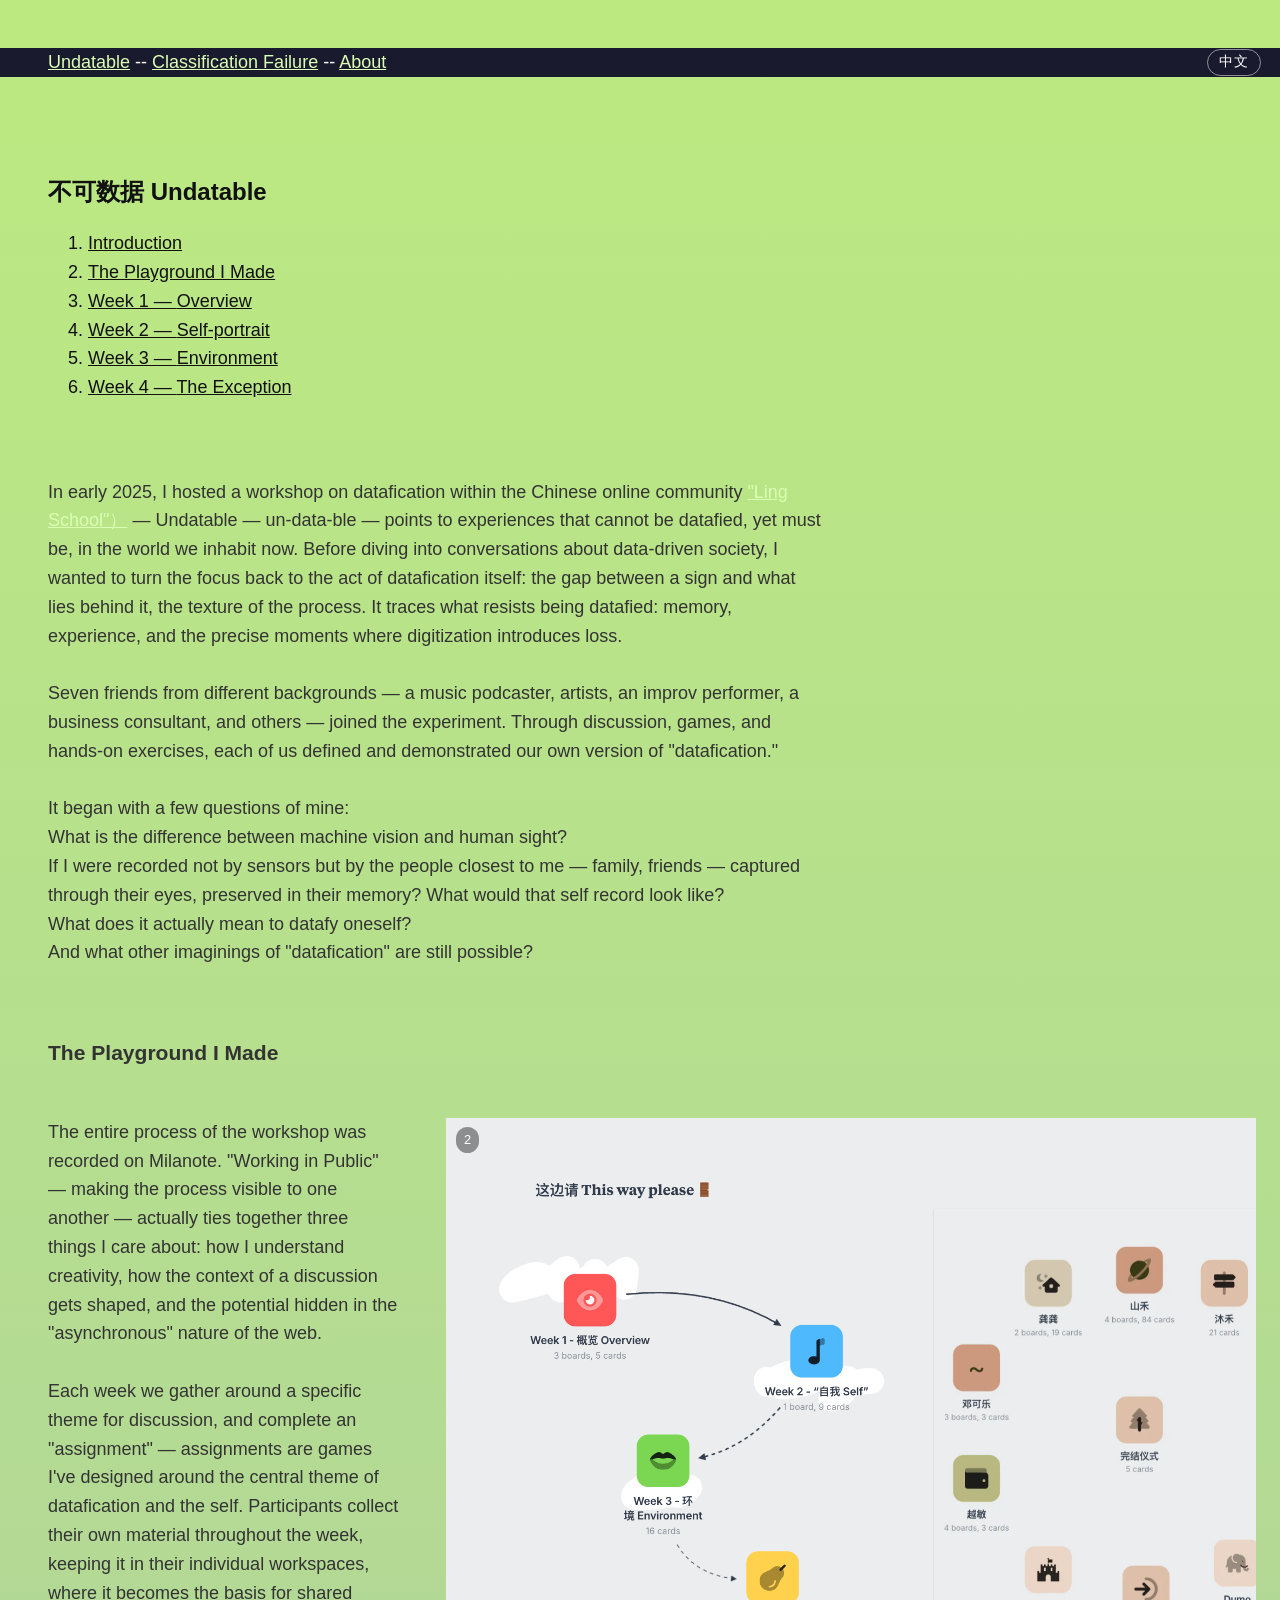
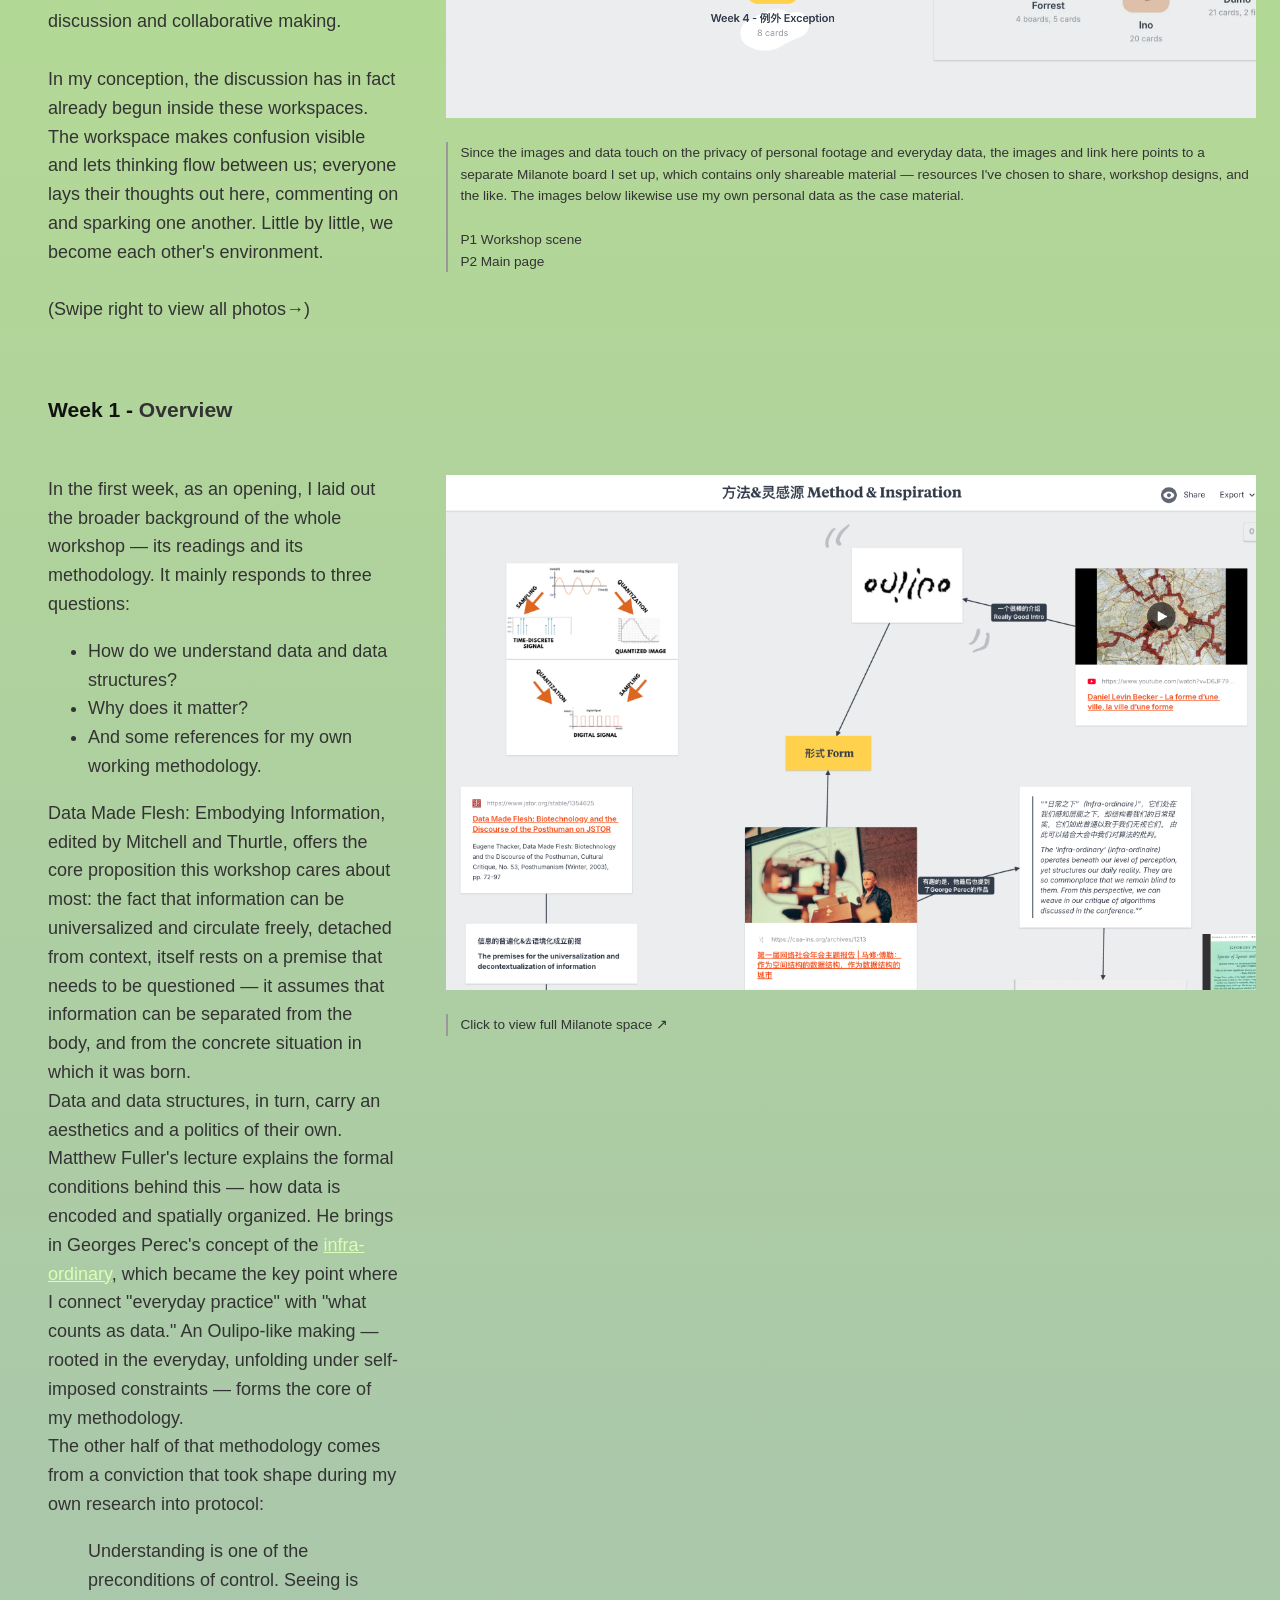
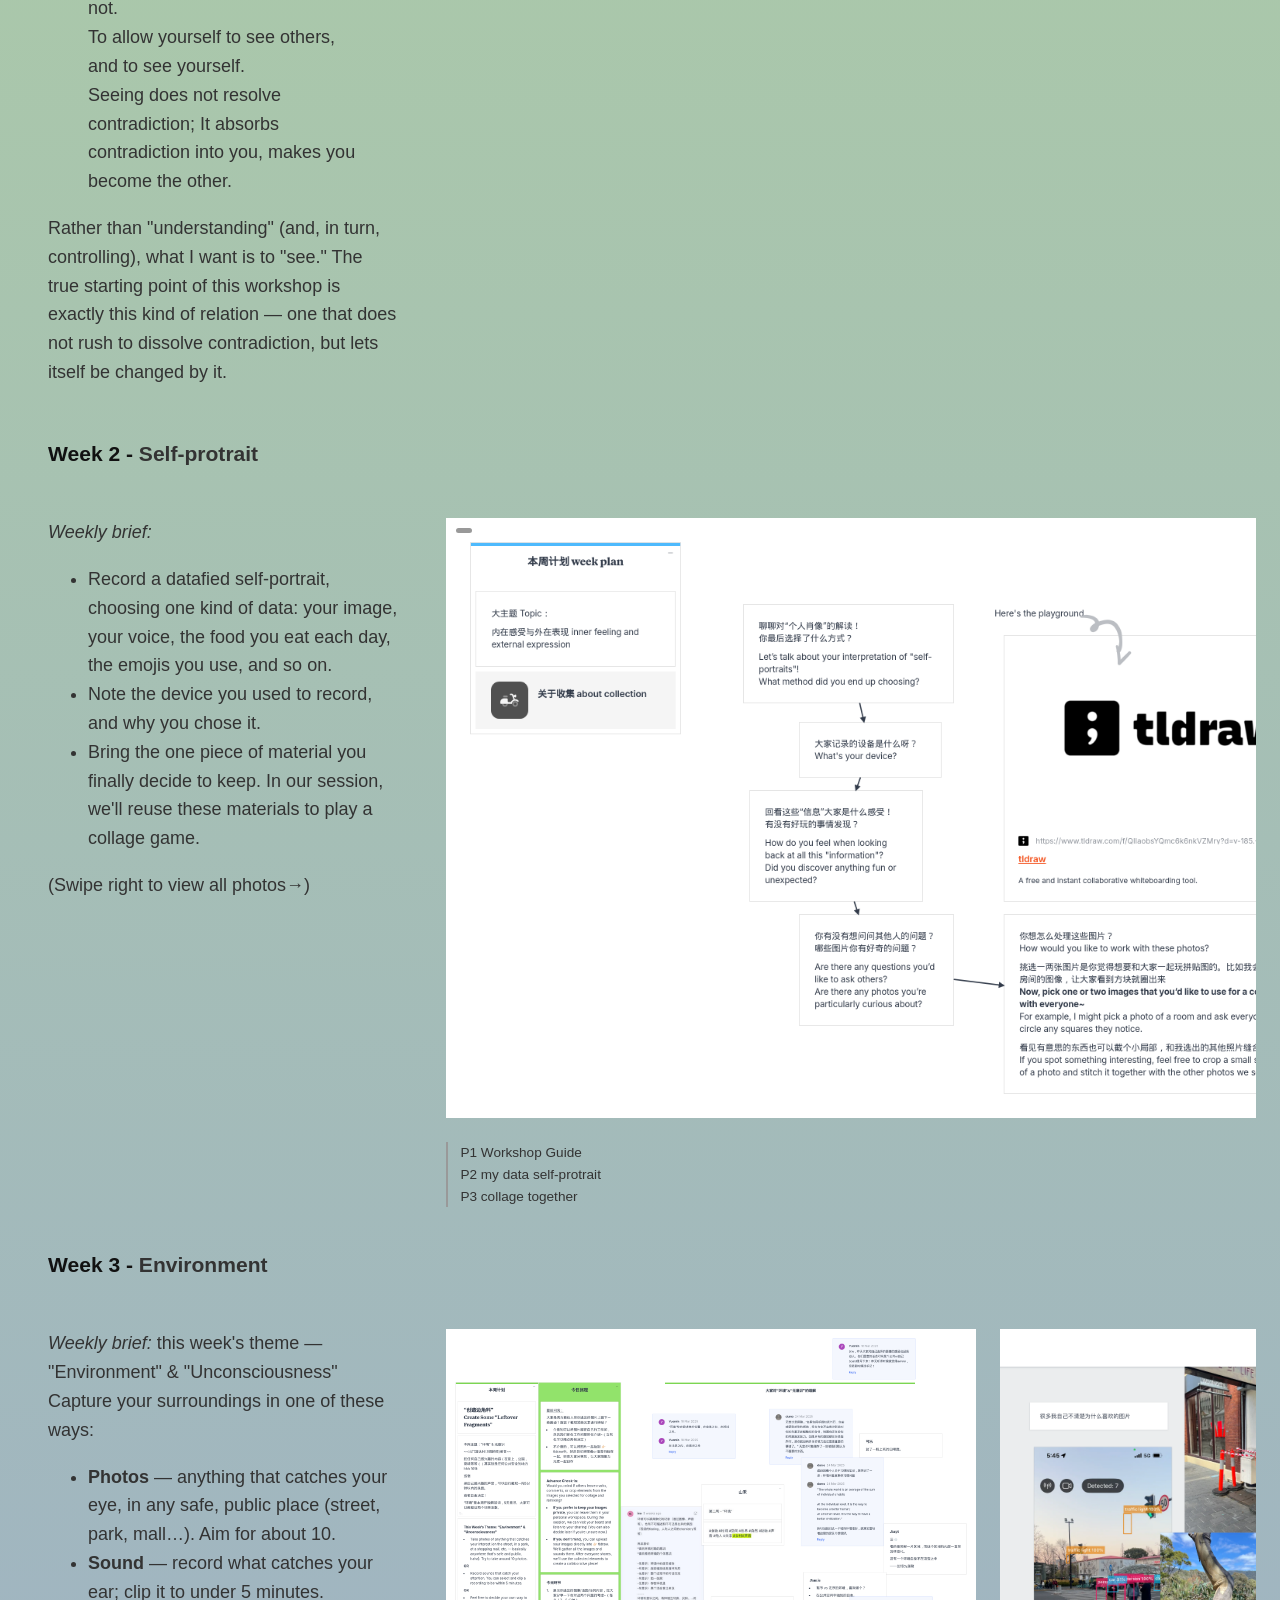
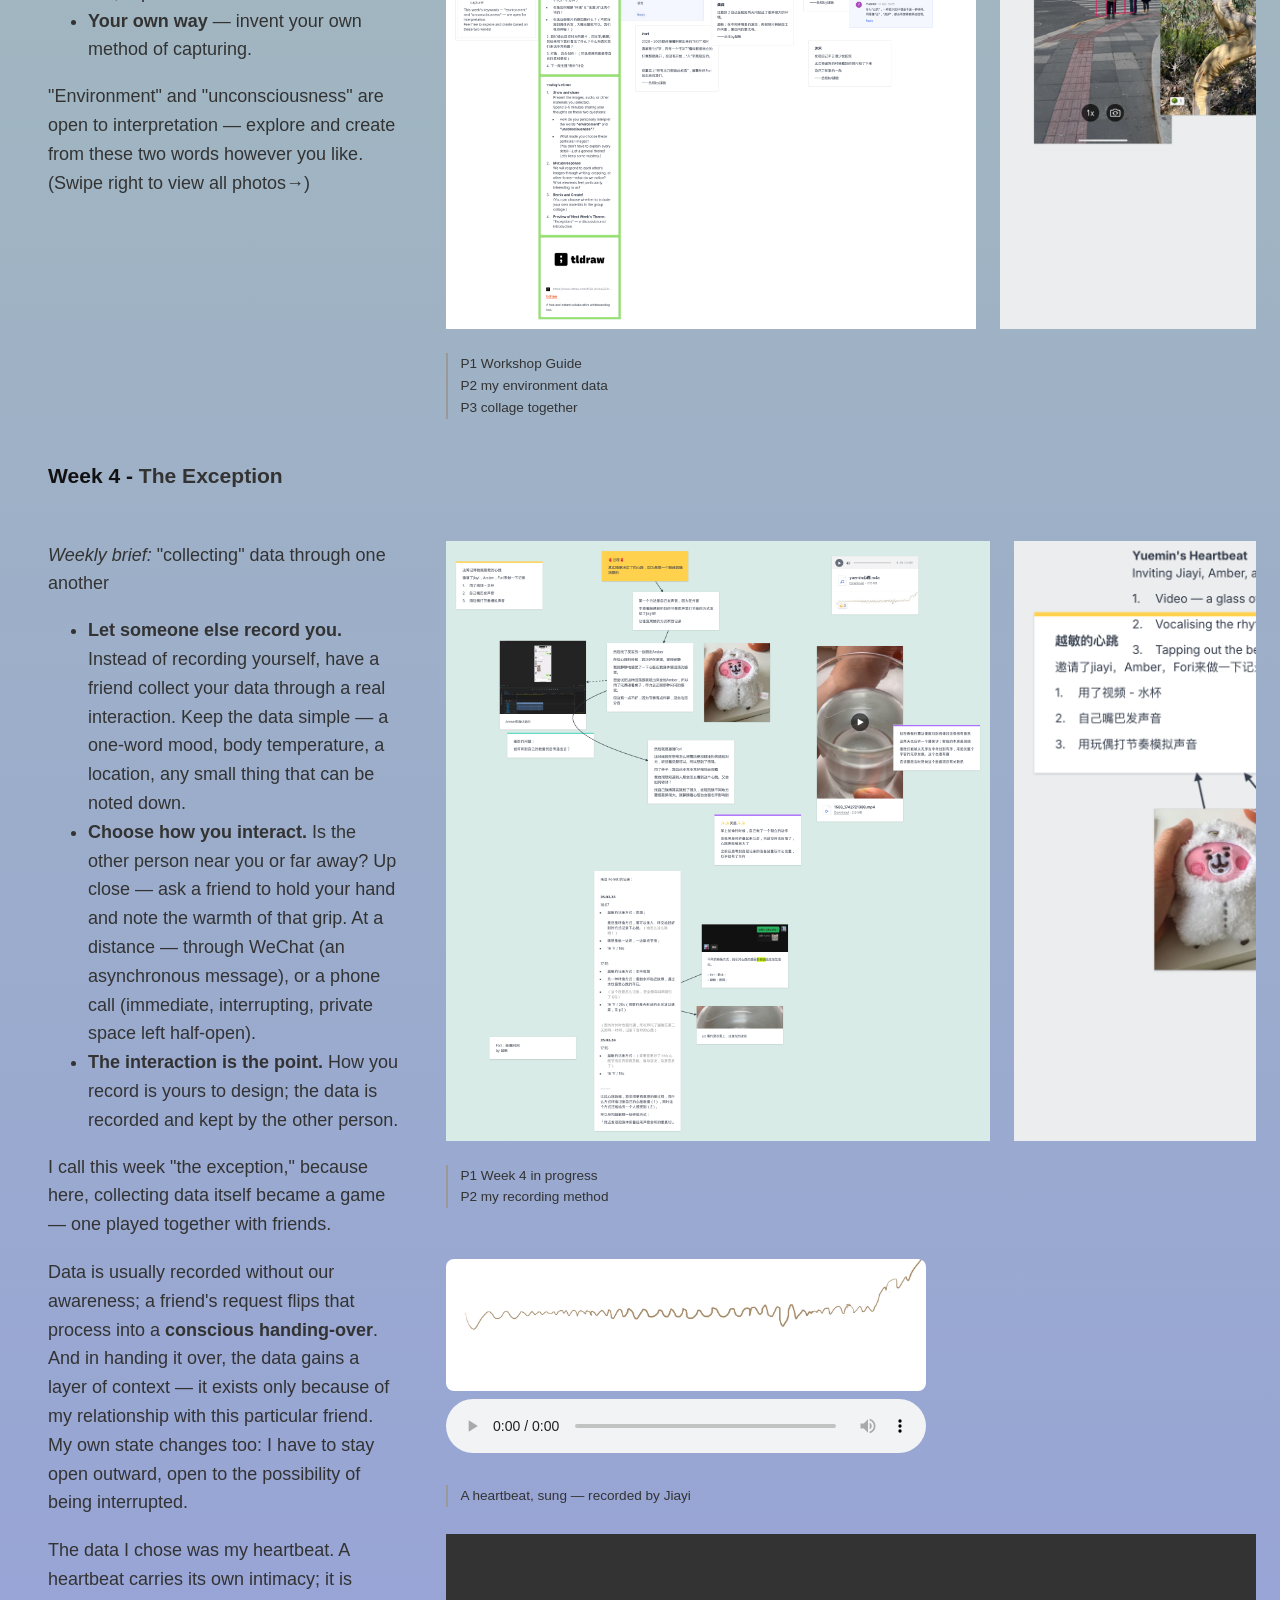
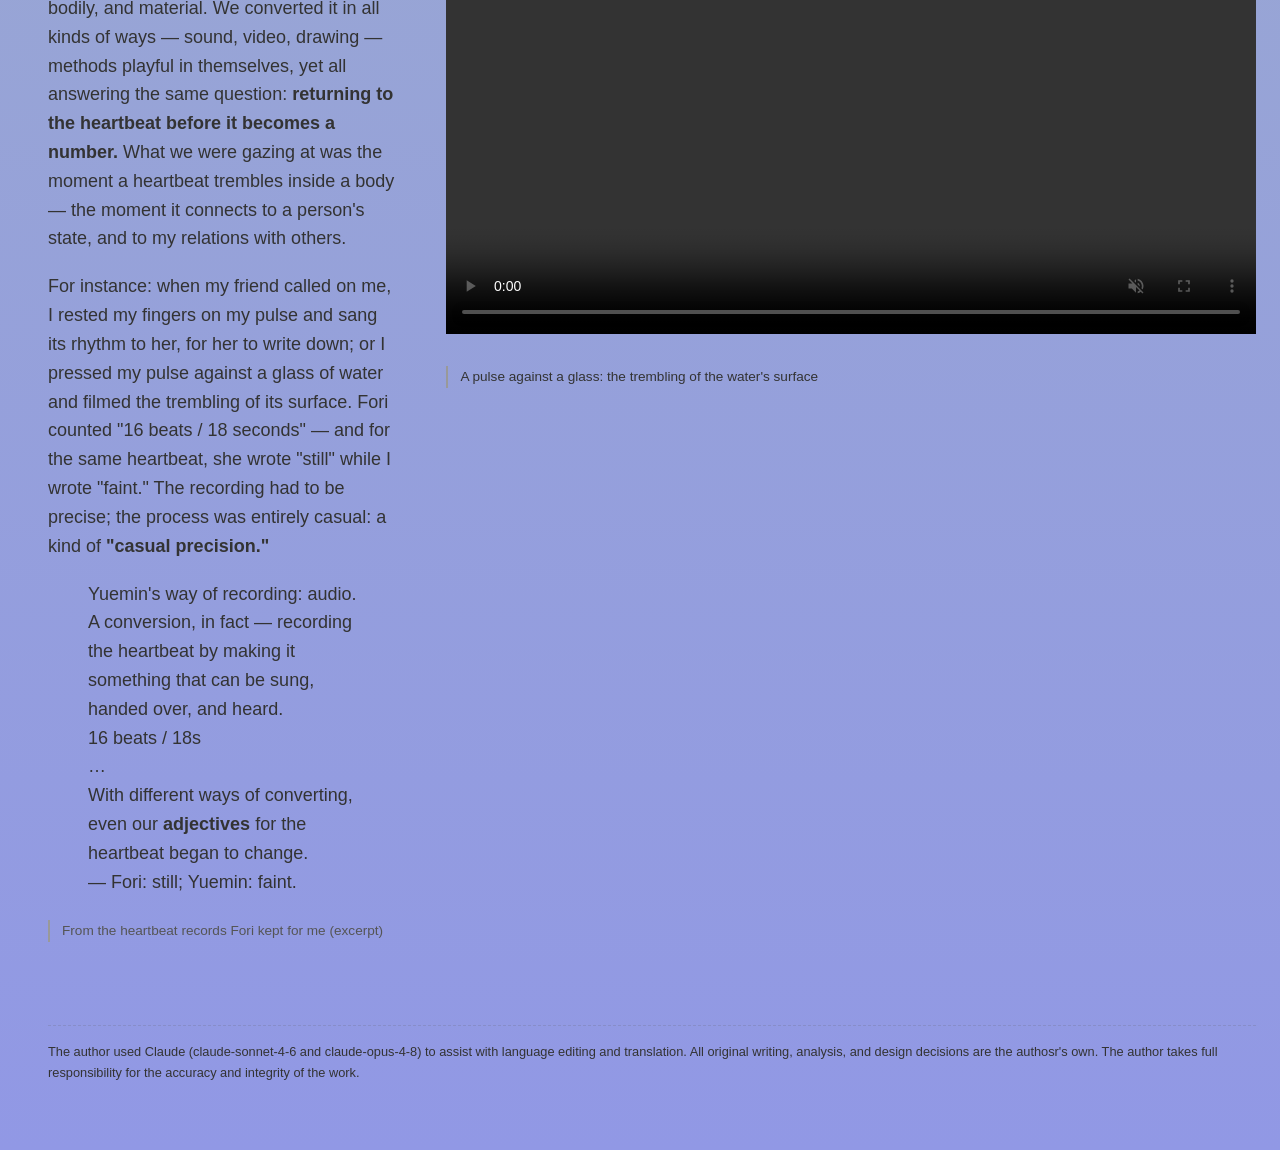
==== commit 54309b00: "Add about page; update nav links and styles Introduce a new bilingual about.html with a language tog" ====
--- a/index.html
+++ b/index.html
@@ -13,7 +13,8 @@
     <nav>
         <span class="nav-left">
             <a href="index.html"><span class="zh">不可数据</span><span class="en">Undatable</span></a> --
-            <a href="classification.html"><span class="zh">分类失败</span><span class="en">Classification Failure</span></a>
+            <a href="classification.html"><span class="zh">分类失败</span><span class="en">Classification Failure</span></a> --
+            <a href="about.html"><span class="zh">关于</span><span class="en">About</span></a>
         </span>
         <button id="langToggle" onclick="toggleLang()">中文</button>
     </nav>
@@ -34,7 +35,7 @@
 
     <intro id="intro" class="bilingual">
         <p class="zh">
-            2025年初，我在中国的网络社群"灵感买家俱乐部"办了一场关于数据化的工作坊。Undatable——un-data-ble
+            2025年初，我在中国的网络社群<a href="https://ling.school/">“灵感买家俱乐部”）</a>办了一场关于数据化的工作坊。Undatable——un-data-ble
             它指向无法被数据化的经验，但不得不被数据化的当下。想在大家讨论大数据生活之前，聚焦回数据化这一过程本身。它探索的是符号和符号背后内容之间的差距，具体而又细致的过程本身。它尝试探索那些不可被数据化的经验，记忆，在数字化的过程当中的失真的具体过程。
             <br><br>
             7 位来自不同背景的朋友——音乐播客主播、艺术家、即兴表演者、公司咨询师等——加入了这场实验。我们用研讨、游戏和动手实验，各自用不同的方法，定义并演示自己的"数据化"。
@@ -46,7 +47,8 @@
             而对于"数据化"这件事本身，我们还能有怎样的想象?
         </p>
         <p class="en">
-            In early 2025, I hosted a workshop on datafication within the Chinese online community "Ling School"—
+            In early 2025, I hosted a workshop on datafication within the Chinese online community <a
+                href="https://ling.school/">"Ling School"）</a> —
             Undatable — un-data-ble — points to experiences that cannot be datafied, yet must be, in the world we
             inhabit now. Before diving into conversations about data-driven society, I wanted to turn the focus back to
             the act of datafication itself: the gap between a sign and what lies behind it, the texture of the process.
@@ -357,7 +359,7 @@
                     </p>
                     <p>
                         For instance: when my friend called on me, I rested my fingers on my pulse and
-                        <strong>sang</strong> its rhythm to her, for her to write down; or I pressed my pulse against a
+                        sang its rhythm to her, for her to write down; or I pressed my pulse against a
                         glass of water and filmed the trembling of its surface. Fori counted "16 beats / 18 seconds" —
                         and for the same heartbeat, she wrote "still" while I wrote "faint." The recording had to be
                         precise; the process was entirely casual: a kind of <strong>"casual precision."</strong>
--- a/style.css
+++ b/style.css
@@ -74,7 +74,7 @@
 }
 
 a {
-    color: #d2e7c1;
+    color: #dbffb4;
 }
 
 a:active {
